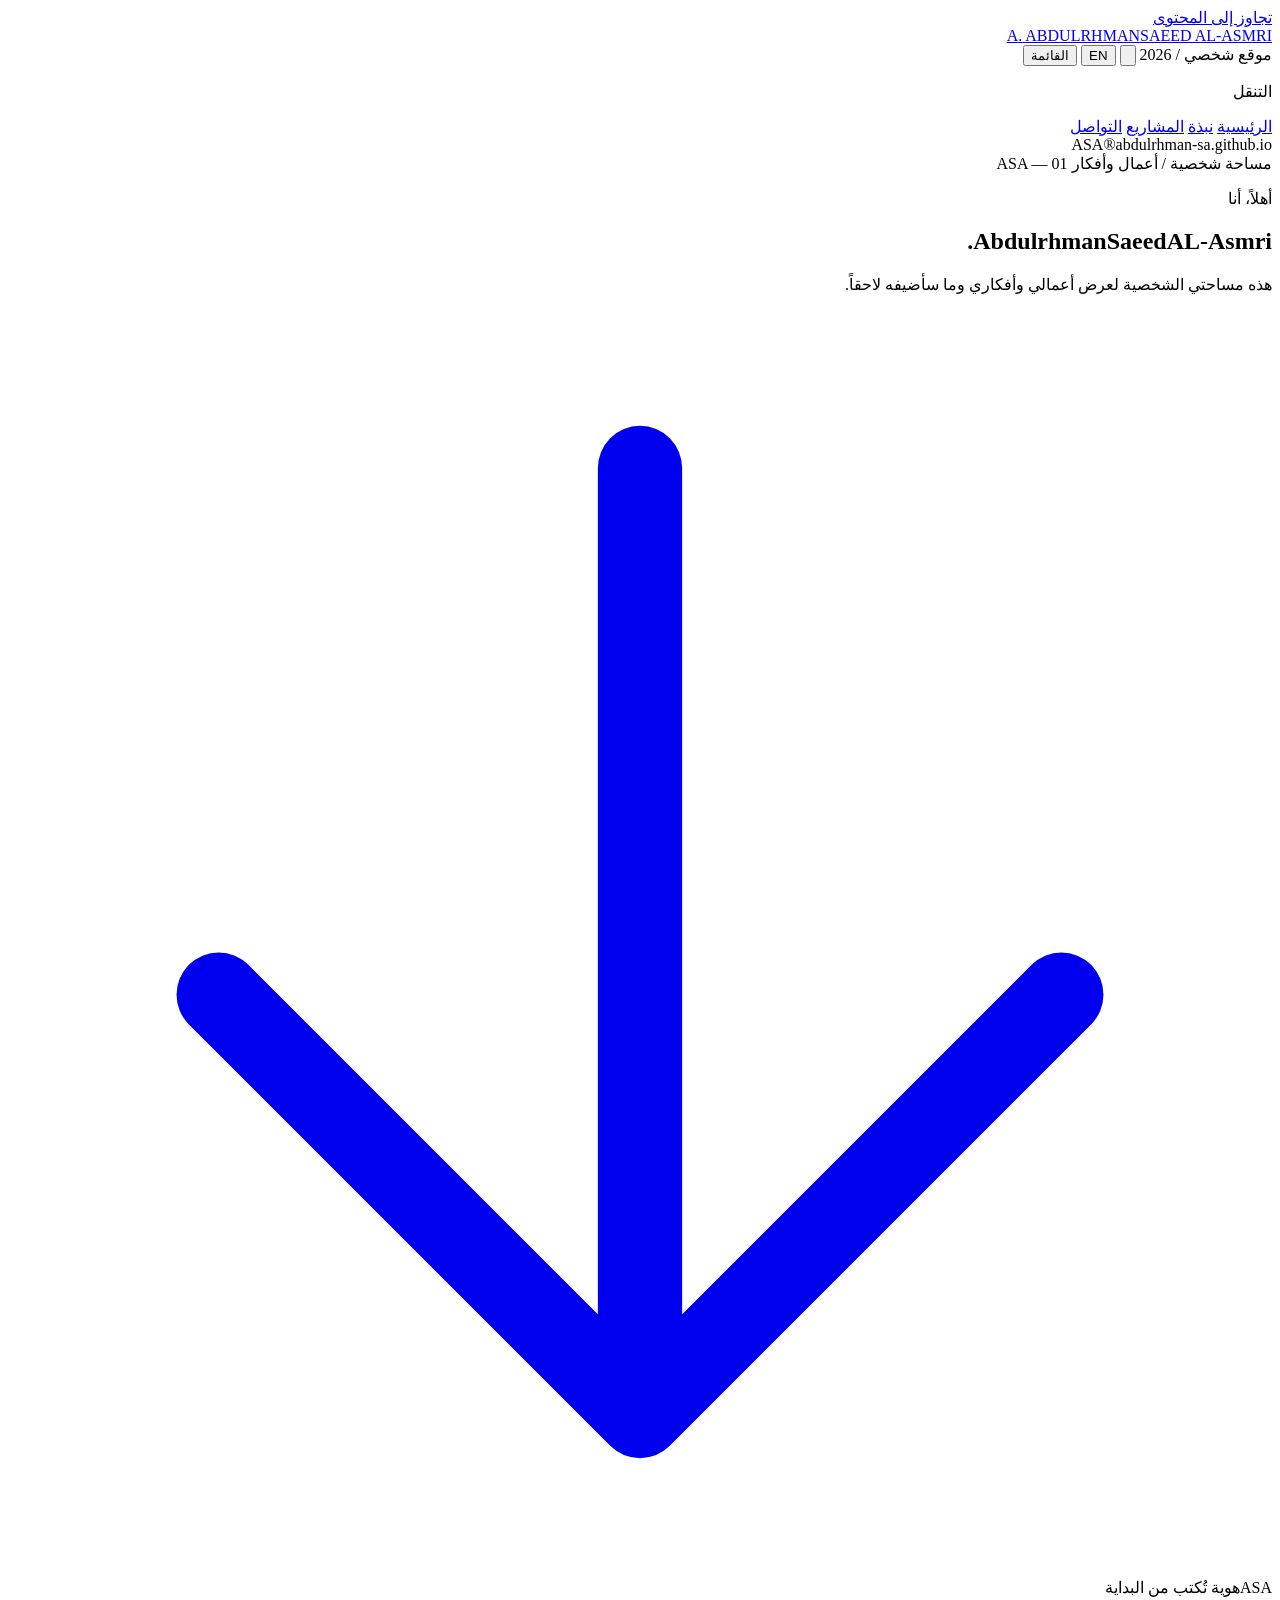
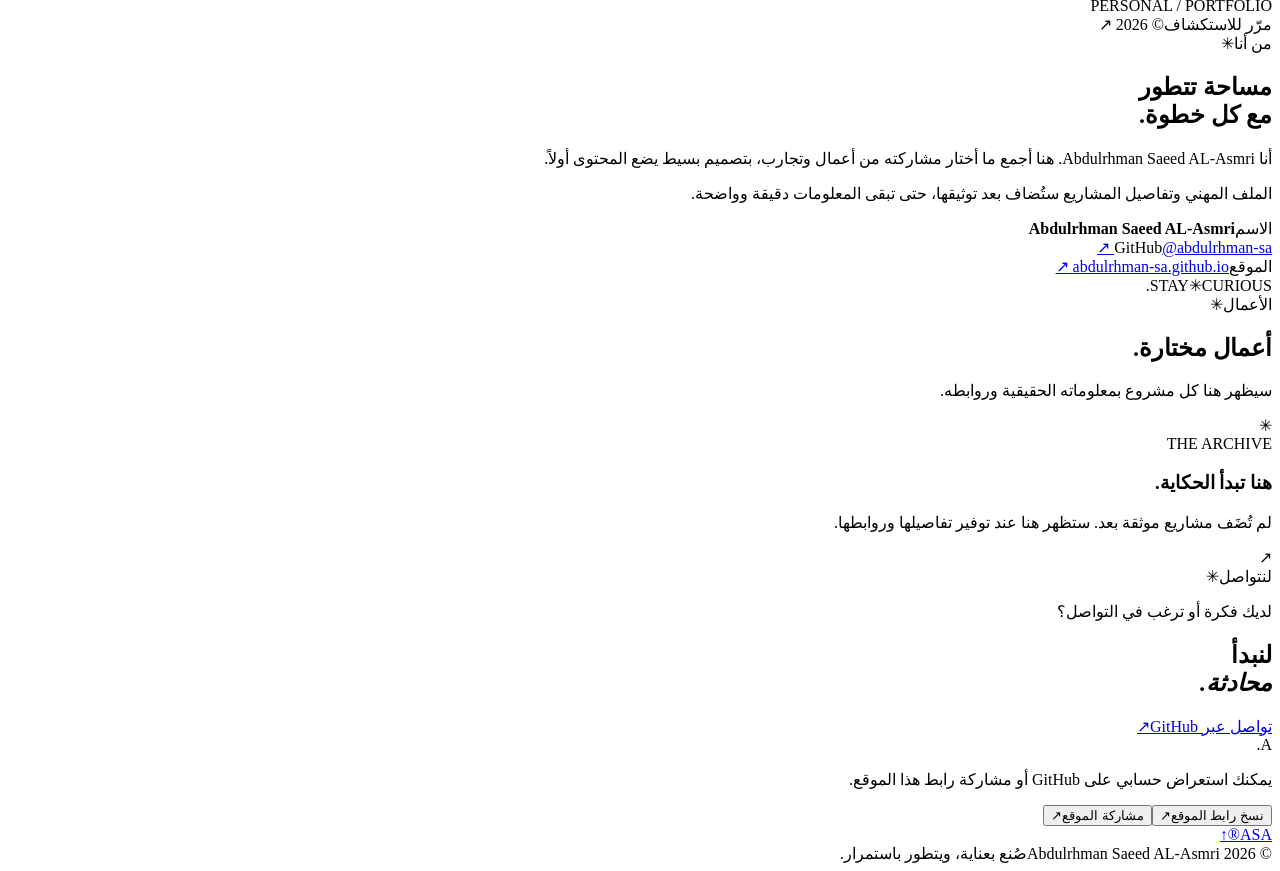
==== index.html @ b7f7fc83 "Add files via upload" ====
<!doctype html>
<html lang="ar" dir="rtl">
<head>
  <meta charset="utf-8">
  <meta name="viewport" content="width=device-width, initial-scale=1, viewport-fit=cover">
  <meta name="theme-color" content="#12121b">
  <meta name="description" content="الموقع الشخصي لـ Abdulrhman Saeed AL-Asmri.">
  <meta name="robots" content="index,follow,max-image-preview:large">
  <meta name="author" content="Abdulrhman Saeed AL-Asmri">
  <meta name="color-scheme" content="dark light">
  <link rel="canonical" href="https://abdulrhman-sa.github.io/">
  <meta property="og:type" content="website">
  <meta property="og:url" content="https://abdulrhman-sa.github.io/">
  <meta property="og:site_name" content="Abdulrhman Saeed AL-Asmri">
  <meta property="og:title" content="Abdulrhman Saeed AL-Asmri | Portfolio">
  <meta property="og:description" content="A personal space for work, ideas and what comes next.">
  <meta property="og:image" content="https://abdulrhman-sa.github.io/assets/og-image.png">
  <meta property="og:image:width" content="1200">
  <meta property="og:image:height" content="630">
  <meta name="twitter:card" content="summary_large_image">
  <meta name="twitter:title" content="Abdulrhman Saeed AL-Asmri | Portfolio">
  <meta name="twitter:image" content="https://abdulrhman-sa.github.io/assets/og-image.png">
  <link rel="icon" type="image/svg+xml" href="/assets/favicon.svg">
  <link rel="manifest" href="/site.webmanifest">
  <link rel="preconnect" href="https://fonts.googleapis.com">
  <link rel="preconnect" href="https://fonts.gstatic.com" crossorigin>
  <link href="https://fonts.googleapis.com/css2?family=DM+Sans:wght@400;500;600;700&family=IBM+Plex+Sans+Arabic:wght@400;500;600;700&family=Space+Grotesk:wght@400;500;600;700&display=swap" rel="stylesheet">
  <link rel="stylesheet" href="/css/style.css">
  <script>
    (() => {
      try {
        const lang = localStorage.getItem('asa-lang');
        if (lang === 'en') { document.documentElement.lang = 'en'; document.documentElement.dir = 'ltr'; }
        const mode = localStorage.getItem('asa-theme');
        if (mode === 'light') document.documentElement.dataset.theme = 'light';
      } catch (_) { /* Local storage is optional. */ }
    })();
  </script>
  <script type="application/ld+json">
    {"@context":"https://schema.org","@type":"Person","name":"Abdulrhman Saeed AL-Asmri","url":"https://abdulrhman-sa.github.io/","sameAs":["https://github.com/abdulrhman-sa"]}
  </script>
  <title>Abdulrhman Saeed AL-Asmri — Portfolio</title>
  <script type="module" src="/js/main.js"></script>
</head>
<body>
  <a class="skip-link" href="#main" data-i18n="skip">تجاوز إلى المحتوى</a>
  <div class="site-glow" aria-hidden="true"></div>
  <div class="noise" aria-hidden="true"></div>
  <div class="progress-track" aria-hidden="true"><div class="progress-fill" id="progressFill"></div></div>

  <header class="masthead shell">
    <a class="brand" href="#home" aria-label="Abdulrhman Saeed AL-Asmri — home">
      <span class="brand-mark" aria-hidden="true">A<span class="brand-dot">.</span></span>
      <span class="brand-caption">ABDULRHMAN<span class="brand-caption-line">SAEED AL-ASMRI</span></span>
    </a>
    <div class="masthead-actions">
      <span class="edition" data-i18n="edition">موقع شخصي <span class="edition-sep">/</span> 2026</span>
      <button class="icon-button" id="themeButton" type="button" aria-label="تبديل المظهر" title="Toggle theme">
        <svg viewBox="0 0 24 24" fill="none" stroke="currentColor" stroke-width="1.6" stroke-linecap="round" stroke-linejoin="round" aria-hidden="true"><path d="M20.5 14.4A8.8 8.8 0 0 1 9.6 3.5a8.8 8.8 0 1 0 10.9 10.9Z"/></svg>
      </button>
      <button class="language-button" id="langButton" type="button" aria-label="Switch language">EN</button>
      <button class="menu-button" id="menuButton" type="button" aria-label="فتح القائمة" aria-controls="siteMenu" aria-expanded="false">
        <span data-i18n="menu">القائمة</span><span class="menu-lines" aria-hidden="true"><i></i><i></i></span>
      </button>
    </div>
  </header>

  <nav class="overlay-menu" id="siteMenu" aria-label="Main navigation" aria-hidden="true" inert>
    <div class="overlay-menu-inner shell">
      <p class="menu-eyebrow" data-i18n="navigation">التنقل</p>
      <a href="#home" class="nav-link" data-i18n="navHome">الرئيسية</a>
      <a href="#about" class="nav-link" data-i18n="navAbout">نبذة</a>
      <a href="#projects" class="nav-link" data-i18n="navProjects">المشاريع</a>
      <a href="#contact" class="nav-link" data-i18n="navContact">التواصل</a>
      <div class="overlay-bottom"><span>ASA®</span><span>abdulrhman-sa.github.io</span></div>
    </div>
  </nav>

  <main id="main">
    <section class="hero shell" id="home" aria-labelledby="heroTitle">
      <div class="hero-topline reveal">
        <span class="eyebrow"><span class="tiny-diamond" aria-hidden="true"></span><span data-i18n="heroEyebrow">مساحة شخصية / أعمال وأفكار</span></span>
        <span class="micro-index" aria-hidden="true">ASA — 01</span>
      </div>
      <div class="hero-layout">
        <div class="hero-copy">
          <p class="hero-pretitle reveal" data-i18n="hello">أهلاً، أنا</p>
          <h1 id="heroTitle" class="hero-name" aria-label="Abdulrhman Saeed AL-Asmri"><span class="name-line">Abdulrhman</span><span class="name-line">Saeed</span><span class="name-line name-outline">AL-Asmri<span class="period">.</span></span></h1>
          <div class="hero-under reveal">
            <p class="hero-description" data-i18n="heroDescription">هذه مساحتي الشخصية لعرض أعمالي وأفكاري وما سأضيفه لاحقاً.</p>
            <a href="#about" class="round-arrow" data-magnetic aria-label="انتقل إلى نبذة عني" id="exploreButton"><svg viewBox="0 0 24 24" fill="none" stroke="currentColor" stroke-width="1.6" stroke-linecap="round" stroke-linejoin="round" aria-hidden="true"><path d="M12 3v18M4 13l8 8 8-8"/></svg></a>
          </div>
        </div>
        <aside class="hero-art reveal" aria-label="ASA typographic symbol">
          <div class="art-corner art-corner-top"></div>
          <div class="art-orbit art-orbit-one"></div><div class="art-orbit art-orbit-two"></div>
          <div class="art-inner"><span class="art-initials" aria-hidden="true">ASA</span><span class="art-line" aria-hidden="true"></span><span class="art-note" data-i18n="artNote">هوية تُكتب من البداية</span></div>
          <span class="art-side-label" aria-hidden="true">PERSONAL / PORTFOLIO</span>
          <div class="art-corner art-corner-bottom"></div>
        </aside>
      </div>
      <div class="hero-bottom reveal"><span class="scroll-label"><span class="scroll-stroke" aria-hidden="true"></span><span data-i18n="scroll">مرّر للاستكشاف</span></span><span class="hero-bottom-right">© 2026 <span aria-hidden="true">↗</span></span></div>
    </section>

    <section class="about section-pad" id="about" aria-labelledby="aboutTitle">
      <div class="shell">
        <div class="section-label reveal"><span class="overline" data-i18n="aboutEyebrow">من أنا</span><span class="slash-mark" aria-hidden="true">✳</span></div>
        <div class="about-grid">
          <div class="about-head reveal"><h2 id="aboutTitle" class="section-title" data-i18n="aboutTitle">مساحة تتطور<br>مع كل خطوة<span class="title-mark">.</span></h2></div>
          <div class="about-content reveal"><p class="about-lead" data-i18n="aboutLead">أنا Abdulrhman Saeed AL-Asmri. هنا أجمع ما أختار مشاركته من أعمال وتجارب، بتصميم بسيط يضع المحتوى أولاً.</p><p class="body-muted" data-i18n="aboutBody">الملف المهني وتفاصيل المشاريع ستُضاف بعد توثيقها، حتى تبقى المعلومات دقيقة وواضحة.</p>
            <div class="fact-rows"><div class="fact-row"><span data-i18n="factName">الاسم</span><strong lang="en" dir="ltr">Abdulrhman Saeed AL-Asmri</strong></div><div class="fact-row"><span>GitHub</span><a href="https://github.com/abdulrhman-sa" target="_blank" rel="noopener noreferrer">@abdulrhman-sa <span aria-hidden="true">↗</span></a></div><div class="fact-row"><span data-i18n="factWebsite">الموقع</span><a href="https://abdulrhman-sa.github.io" target="_blank" rel="noopener noreferrer">abdulrhman-sa.github.io <span aria-hidden="true">↗</span></a></div></div>
          </div>
        </div>
        <div class="statement reveal" aria-hidden="true"><span>STAY</span><span class="statement-star">✳</span><span>CURIOUS.</span></div>
      </div>
    </section>

    <section class="projects section-pad shell" id="projects" aria-labelledby="projectsTitle">
      <div class="section-label reveal"><span class="overline" data-i18n="projectsEyebrow">الأعمال</span><span class="slash-mark" aria-hidden="true">✳</span></div>
      <div class="projects-heading reveal"><h2 id="projectsTitle" class="section-title" data-i18n="projectsTitle">أعمال مختارة<span class="title-mark">.</span></h2><p class="body-muted" data-i18n="projectsIntro">سيظهر هنا كل مشروع بمعلوماته الحقيقية وروابطه.</p></div>
      <div id="projectsList" class="projects-list" aria-live="polite"><div class="empty-state reveal"><span class="empty-glyph" aria-hidden="true">✳</span><div class="empty-heading"><span class="empty-kicker">THE ARCHIVE</span><h3 data-i18n="emptyTitle">هنا تبدأ الحكاية.</h3><p data-i18n="emptyBody">لم تُضَف مشاريع موثقة بعد. ستظهر هنا عند توفير تفاصيلها وروابطها.</p></div><span class="empty-corner" aria-hidden="true">↗</span></div></div>
    </section>

    <section class="contact section-pad" id="contact" aria-labelledby="contactTitle"><div class="shell contact-shell">
      <div class="section-label reveal"><span class="overline" data-i18n="contactEyebrow">لنتواصل</span><span class="slash-mark" aria-hidden="true">✳</span></div>
      <div class="contact-grid"><div class="contact-main reveal"><p class="contact-super" data-i18n="contactPre">لديك فكرة أو ترغب في التواصل؟</p><h2 class="contact-title" id="contactTitle" data-i18n="contactTitle">لنبدأ<br><em>محادثة.</em></h2><a class="contact-cta" href="https://github.com/abdulrhman-sa" target="_blank" rel="noopener noreferrer" data-magnetic><span data-i18n="githubCta">تواصل عبر GitHub</span><span class="cta-circle" aria-hidden="true">↗</span></a></div><div class="contact-side reveal"><div class="contact-symbol" aria-hidden="true">A<span>.</span></div><p data-i18n="contactDetail">يمكنك استعراض حسابي على GitHub أو مشاركة رابط هذا الموقع.</p><div class="contact-actions"><button type="button" id="copyButton" class="text-action"><span data-i18n="copyLink">نسخ رابط الموقع</span><span aria-hidden="true">↗</span></button><button type="button" id="shareButton" class="text-action"><span data-i18n="shareLink">مشاركة الموقع</span><span aria-hidden="true">↗</span></button></div></div></div>
    </div></section>
  </main>

  <footer class="footer shell"><a class="footer-top" href="#home" aria-label="Back to top"><span>ASA®</span><span class="footer-top-arrow" aria-hidden="true">↑</span></a><div class="footer-bottom"><span>© <span id="footerYear">2026</span> Abdulrhman Saeed AL-Asmri</span><span data-i18n="footerNote">صُنع بعناية، ويتطور باستمرار.</span></div></footer>
  <div class="toast" id="toast" role="status" aria-live="polite"></div>
</body>
</html>
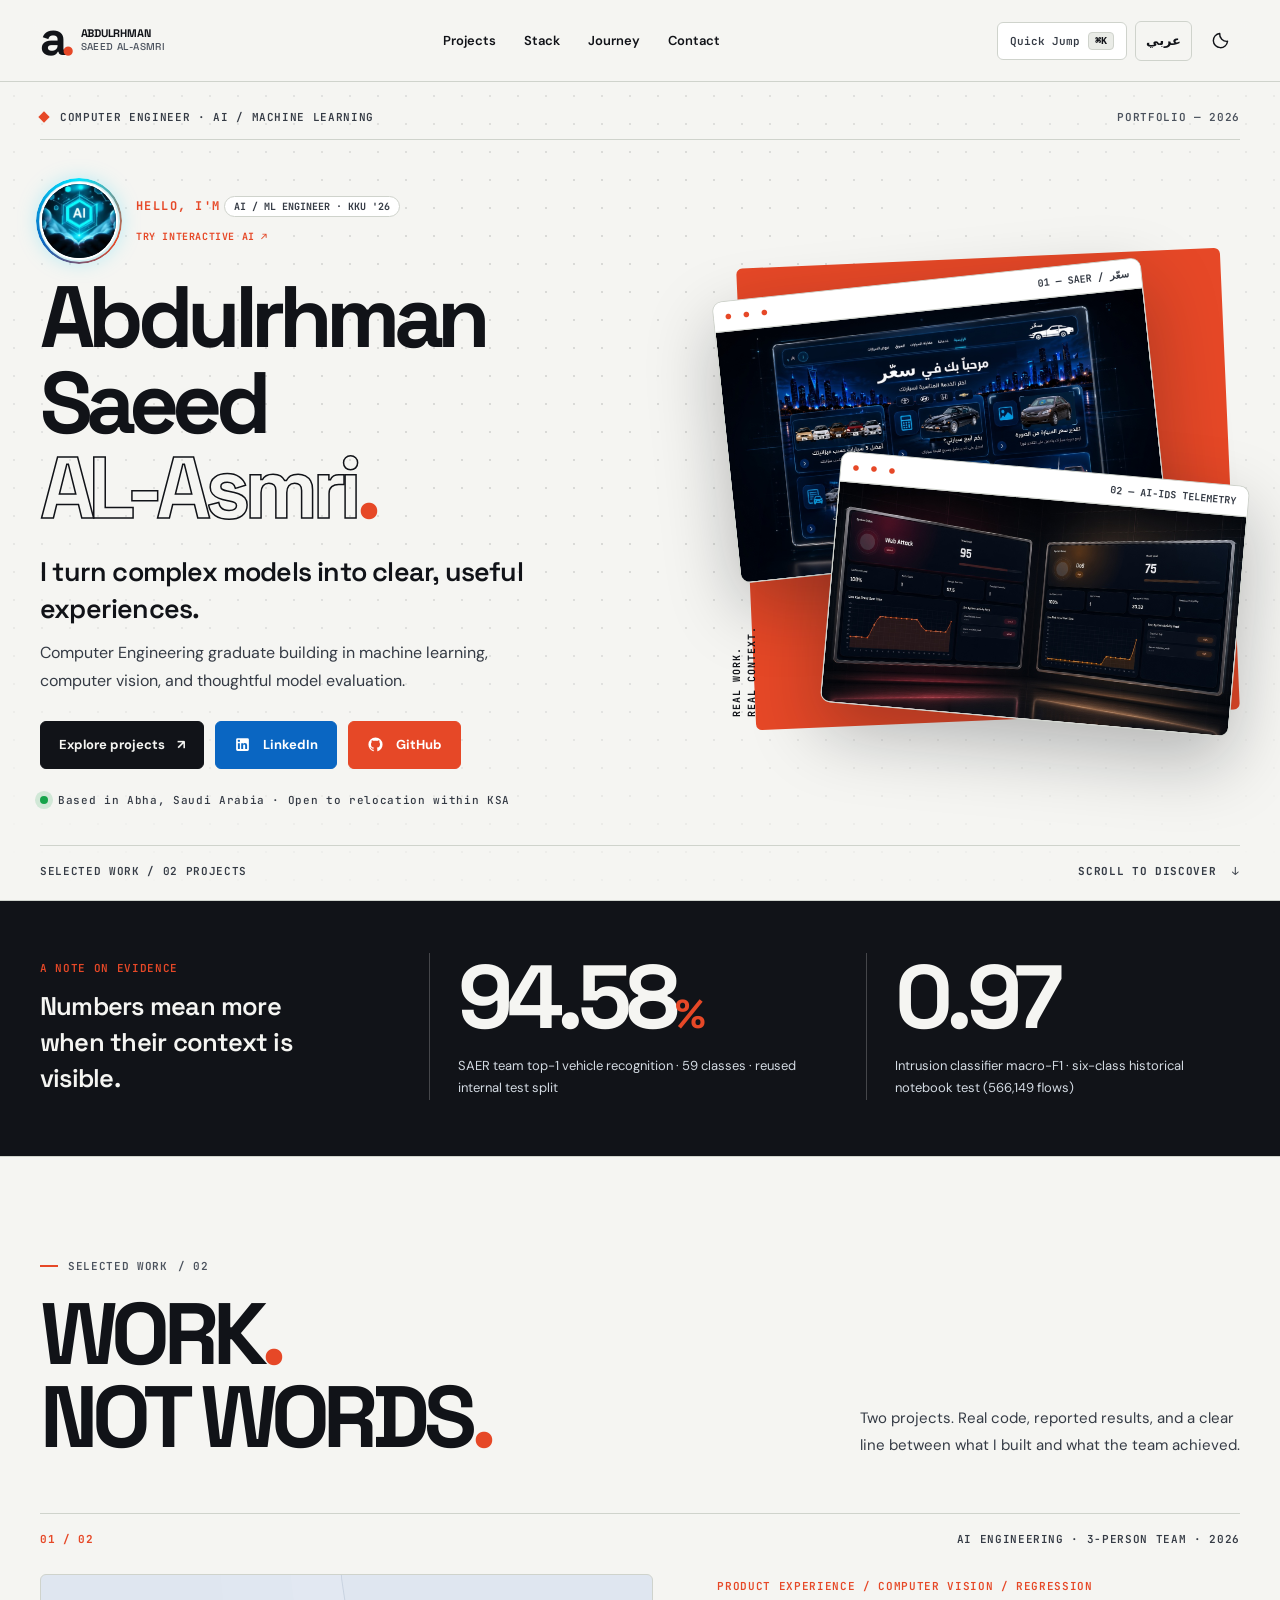
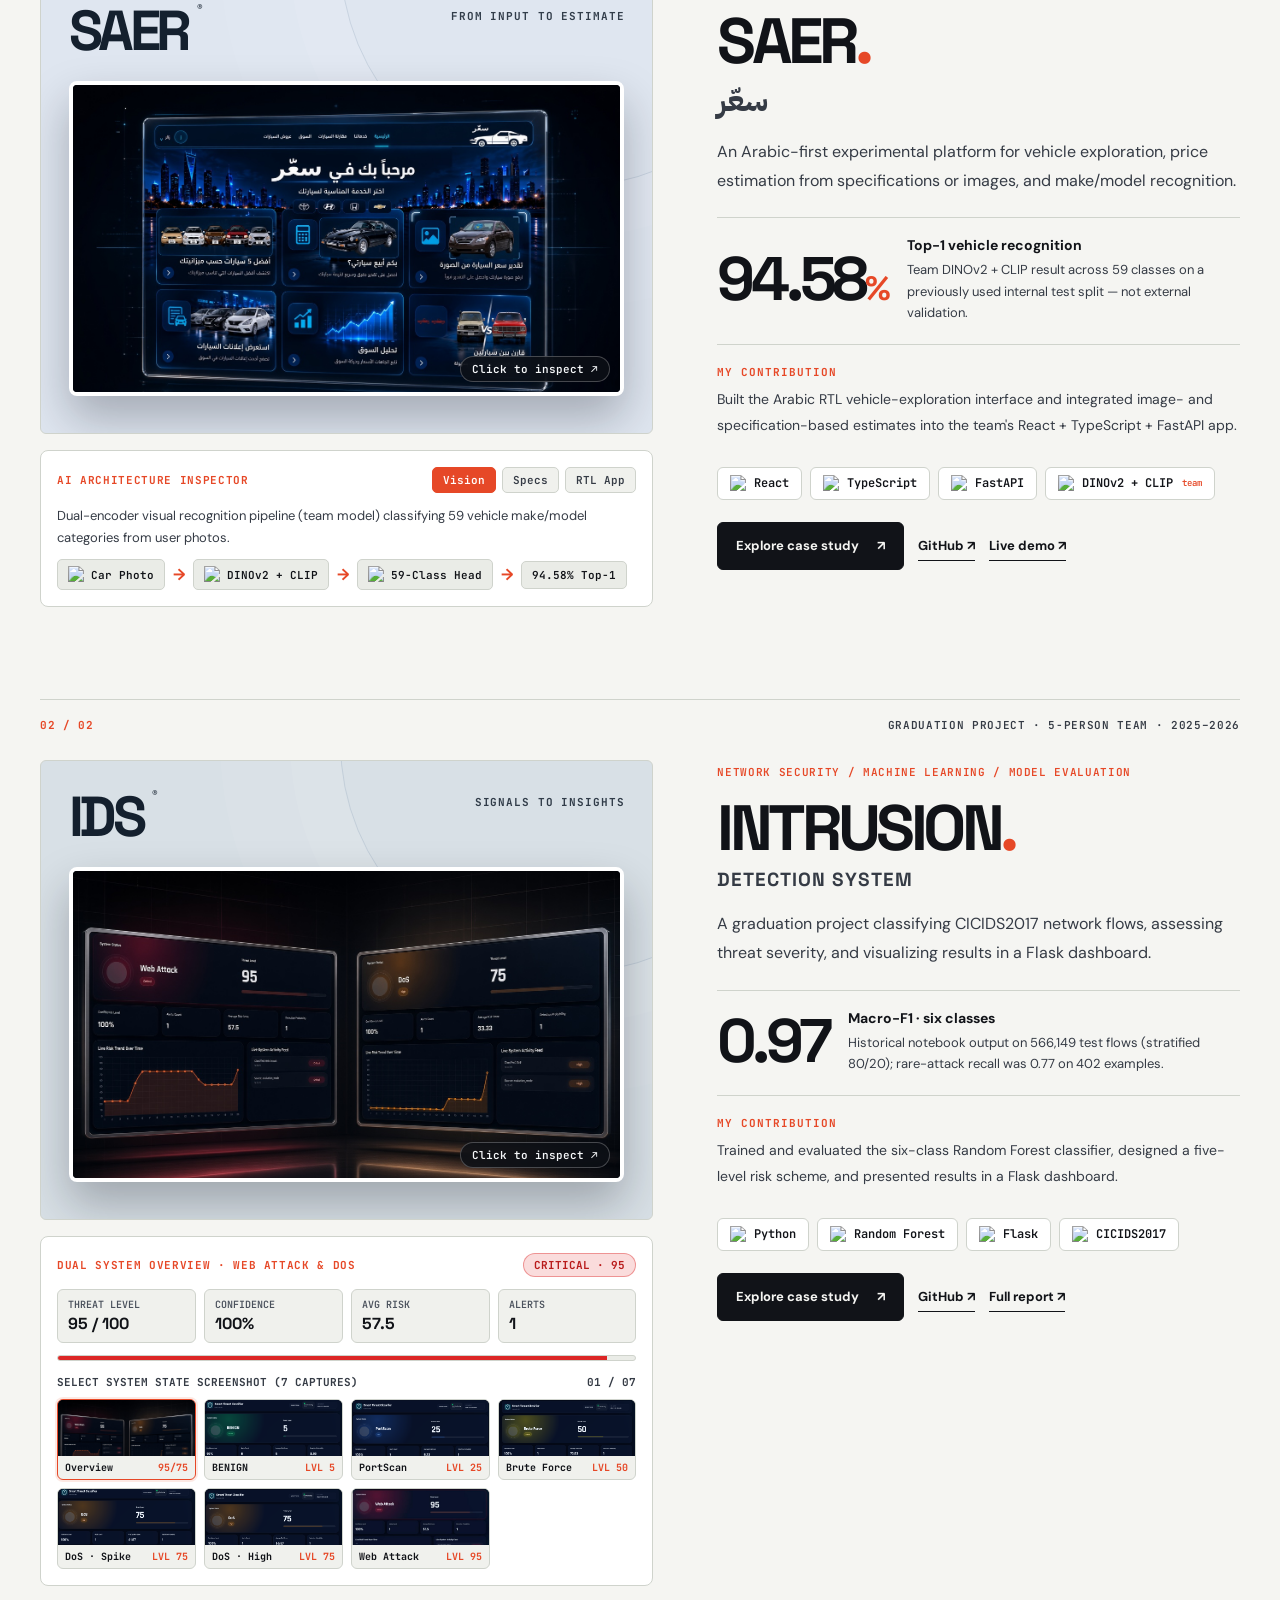
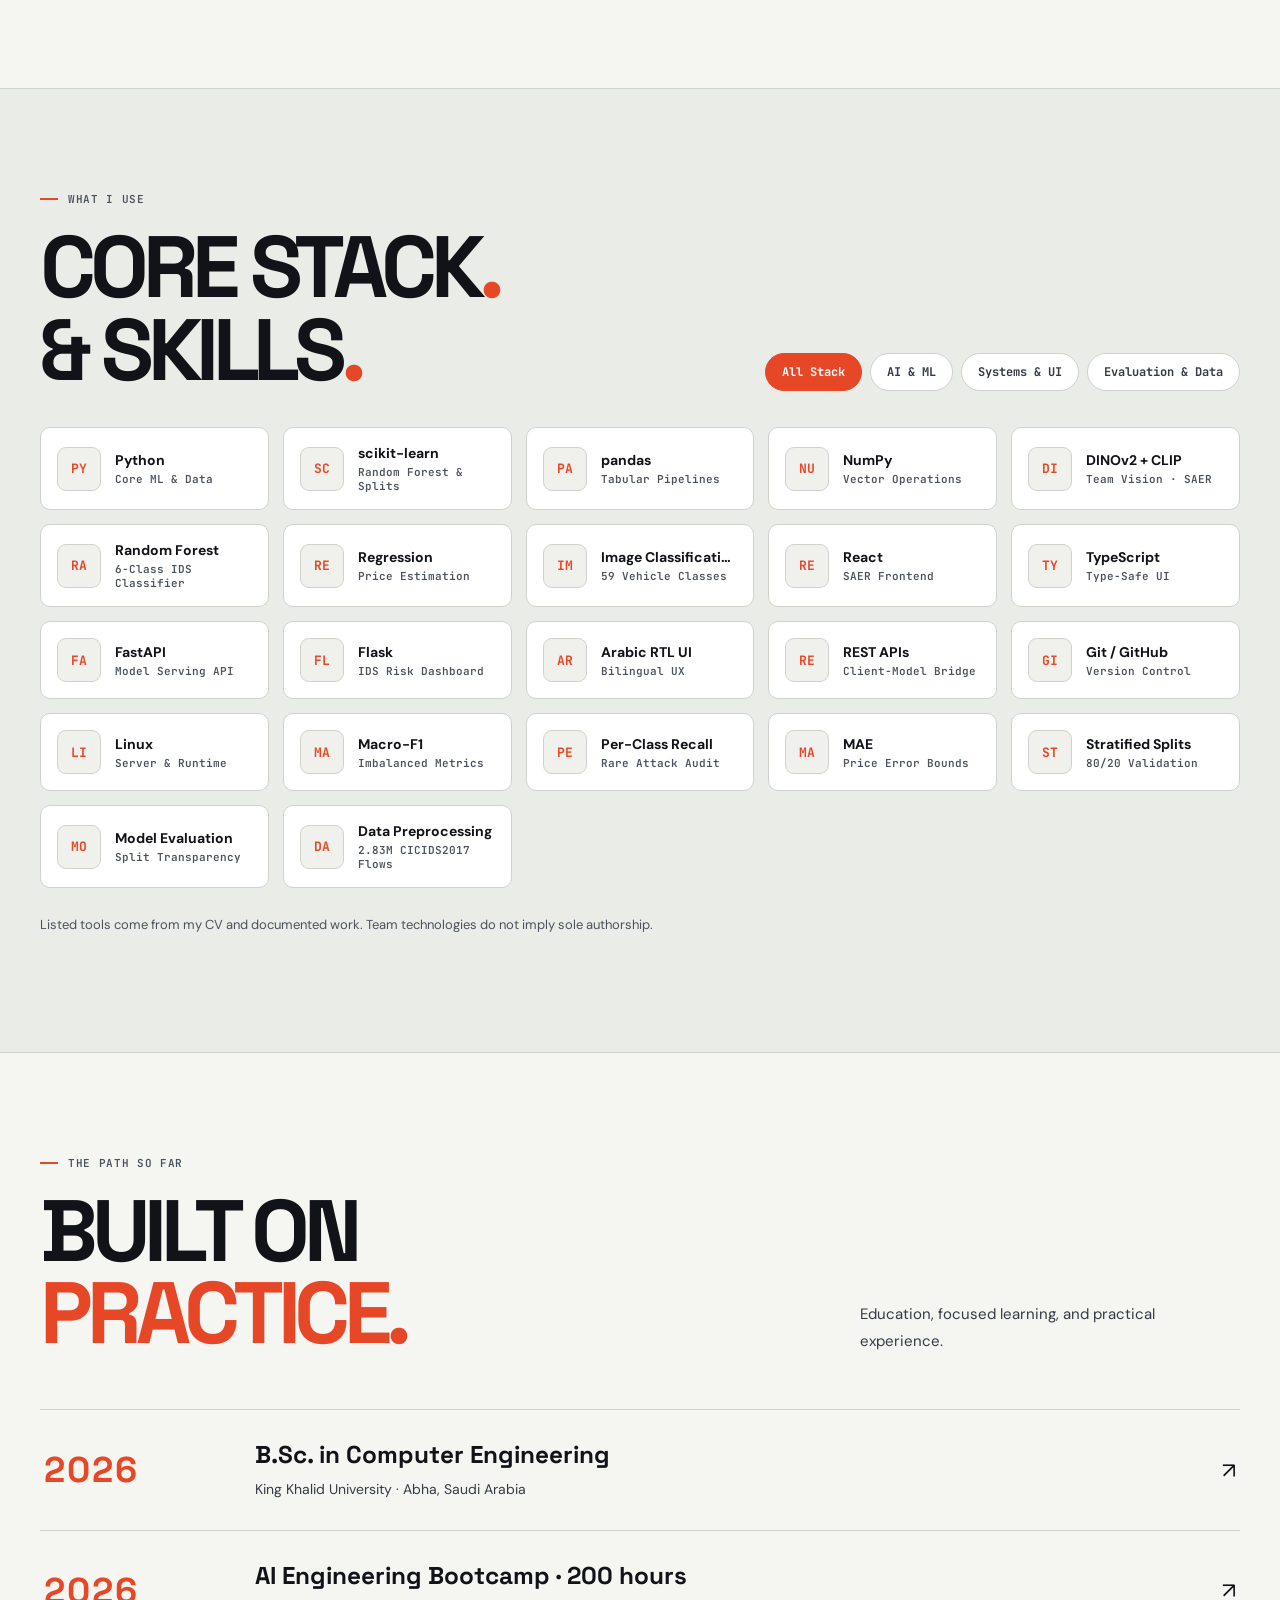
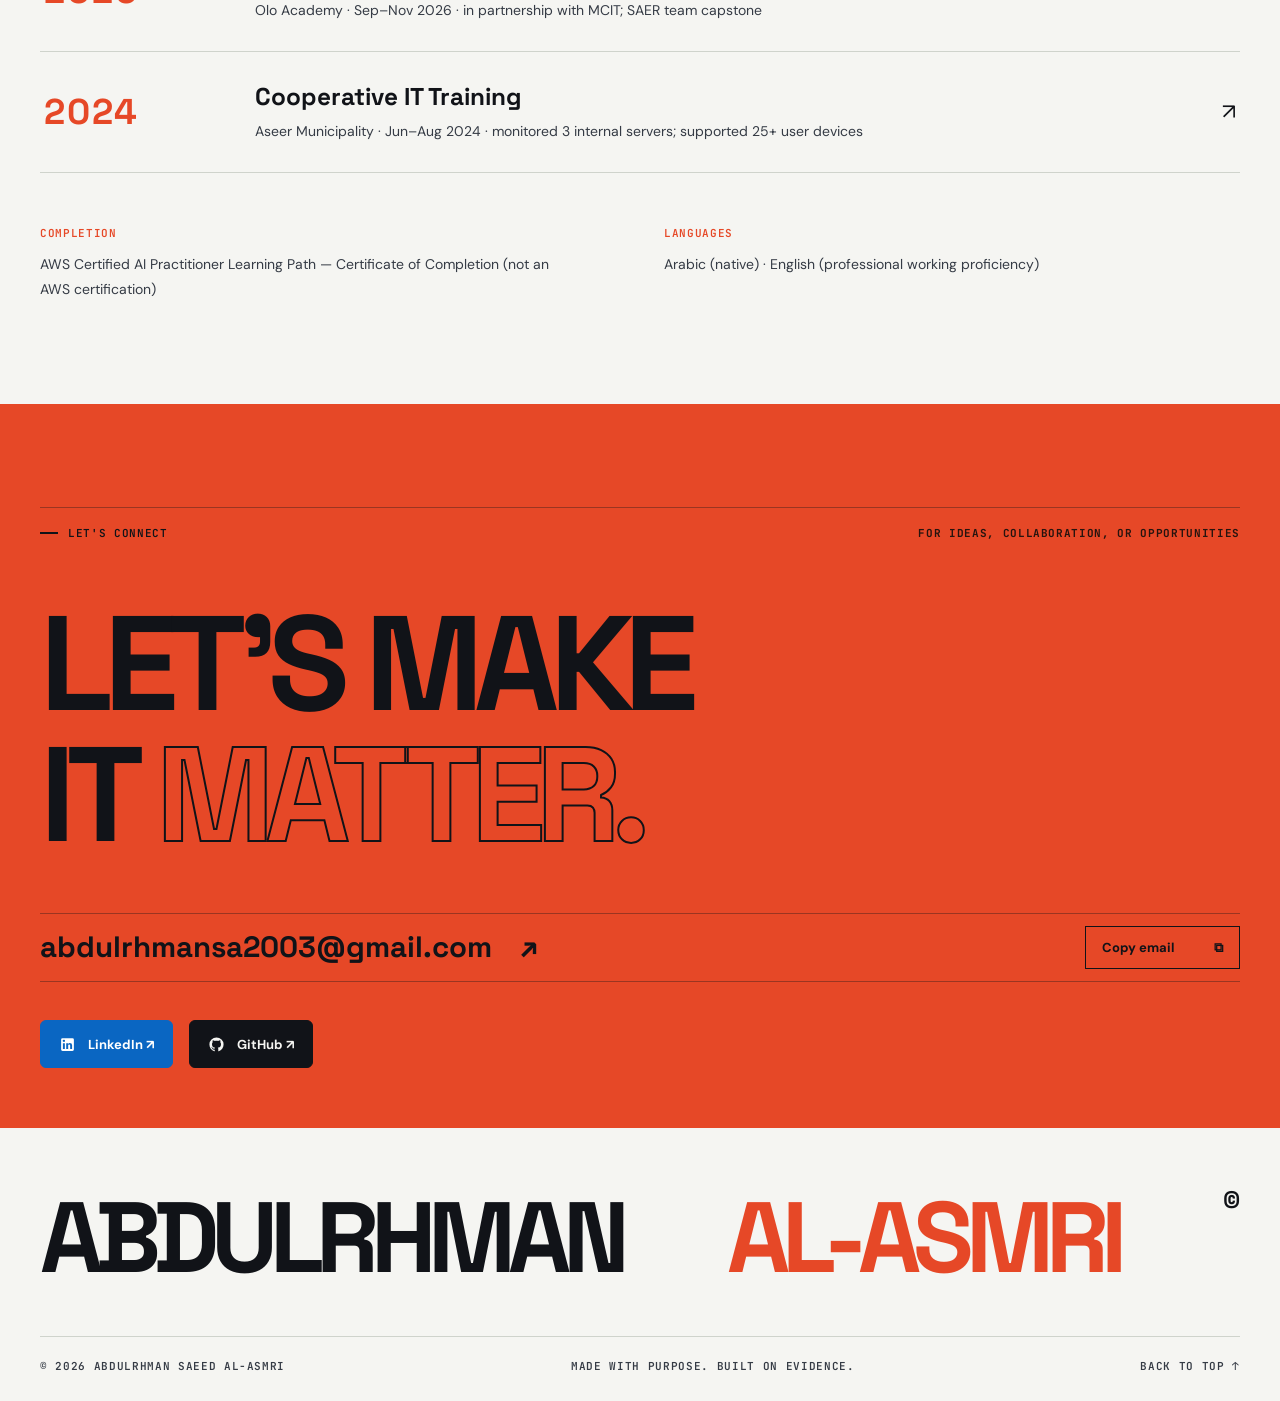
==== commit 53583a2a: "publish portfolio v4 with AI Spin" ====
--- a/index.html
+++ b/index.html
@@ -1,133 +1,2071 @@
 <!doctype html>
-<html lang="ar" dir="rtl">
+<html lang="en" dir="ltr">
 <head>
   <meta charset="utf-8">
   <meta name="viewport" content="width=device-width, initial-scale=1, viewport-fit=cover">
-  <meta name="theme-color" content="#12121b">
-  <meta name="description" content="الموقع الشخصي لـ Abdulrhman Saeed AL-Asmri.">
-  <meta name="robots" content="index,follow,max-image-preview:large">
-  <meta name="author" content="Abdulrhman Saeed AL-Asmri">
-  <meta name="color-scheme" content="dark light">
-  <link rel="canonical" href="https://abdulrhman-sa.github.io/">
-  <meta property="og:type" content="website">
-  <meta property="og:url" content="https://abdulrhman-sa.github.io/">
-  <meta property="og:site_name" content="Abdulrhman Saeed AL-Asmri">
-  <meta property="og:title" content="Abdulrhman Saeed AL-Asmri | Portfolio">
-  <meta property="og:description" content="A personal space for work, ideas and what comes next.">
-  <meta property="og:image" content="https://abdulrhman-sa.github.io/assets/og-image.png">
-  <meta property="og:image:width" content="1200">
-  <meta property="og:image:height" content="630">
-  <meta name="twitter:card" content="summary_large_image">
-  <meta name="twitter:title" content="Abdulrhman Saeed AL-Asmri | Portfolio">
-  <meta name="twitter:image" content="https://abdulrhman-sa.github.io/assets/og-image.png">
-  <link rel="icon" type="image/svg+xml" href="/assets/favicon.svg">
-  <link rel="manifest" href="/site.webmanifest">
+  <meta name="theme-color" content="#f5f5f2">
+  <meta name="description" content="Abdulrhman Saeed AL-Asmri — AI & Machine Learning Engineer. Interactive portfolio featuring SAER and AI-Enhanced Intrusion Detection System.">
+  <title>Abdulrhman Saeed AL-Asmri — AI / ML Engineer</title>
   <link rel="preconnect" href="https://fonts.googleapis.com">
   <link rel="preconnect" href="https://fonts.gstatic.com" crossorigin>
-  <link href="https://fonts.googleapis.com/css2?family=DM+Sans:wght@400;500;600;700&family=IBM+Plex+Sans+Arabic:wght@400;500;600;700&family=Space+Grotesk:wght@400;500;600;700&display=swap" rel="stylesheet">
-  <link rel="stylesheet" href="/css/style.css">
+  <link href="https://fonts.googleapis.com/css2?family=DM+Sans:wght@400;500;600;700;800&family=IBM+Plex+Sans+Arabic:wght@400;500;600;700&family=JetBrains+Mono:wght@400;500;700&family=Space+Grotesk:wght@500;600;700&display=swap" rel="stylesheet">
   <script>
-    (() => {
-      try {
-        const lang = localStorage.getItem('asa-lang');
-        if (lang === 'en') { document.documentElement.lang = 'en'; document.documentElement.dir = 'ltr'; }
-        const mode = localStorage.getItem('asa-theme');
-        if (mode === 'light') document.documentElement.dataset.theme = 'light';
-      } catch (_) { /* Local storage is optional. */ }
-    })();
+    try {
+      document.documentElement.dataset.theme = localStorage.getItem('asa-v2-theme') || 'light';
+      var l = localStorage.getItem('asa-v2-lang') || 'en';
+      document.documentElement.lang = l;
+      document.documentElement.dir = l === 'ar' ? 'rtl' : 'ltr';
+    } catch (e) {}
   </script>
-  <script type="application/ld+json">
-    {"@context":"https://schema.org","@type":"Person","name":"Abdulrhman Saeed AL-Asmri","url":"https://abdulrhman-sa.github.io/","sameAs":["https://github.com/abdulrhman-sa"]}
-  </script>
-  <title>Abdulrhman Saeed AL-Asmri — Portfolio</title>
-  <script type="module" src="/js/main.js"></script>
+  <style>
+    :root {
+      --paper: #f5f5f2;
+      --paper-alt: #eaece7;
+      --panel: #ffffff;
+      --panel-soft: #f0f1ed;
+      --ink: #111318;
+      --soft: #353b45;
+      --muted: #4b525d;
+      --rule: #cfd3cc;
+      --accent: #e64827;
+      --accent-hover: #cc3a1b;
+      --accent-soft: rgba(230, 72, 39, 0.12);
+      --accent-ink: #ffffff;
+      --linkedin: #0A66C2;
+      --linkedin-glow: rgba(10, 102, 194, 0.45);
+      --navbg: rgba(245, 245, 242, 0.92);
+      --band-bg: #111318;
+      --band-ink: #f5f5f2;
+      --band-soft: #d3dae2;
+      --band-border: rgba(255, 255, 255, 0.22);
+      --frame-saer: #dfe6f0;
+      --frame-ids: #d8e0e6;
+      --frame-ink: #14202e;
+      --contact-bg: #e64827;
+      --contact-ink: #111318;
+      --contact-soft: #26140f;
+      --contact-rule: rgba(17, 19, 24, 0.35);
+      --grid-dot: rgba(17, 19, 24, 0.12);
+      --font: 'DM Sans', system-ui, -apple-system, sans-serif;
+      --display: 'Space Grotesk', system-ui, sans-serif;
+      --mono: 'JetBrains Mono', monospace;
+      --arabic: 'IBM Plex Sans Arabic', system-ui, sans-serif;
+      --shell: min(calc(100% - 80px), 1380px);
+      color-scheme: light;
+    }
+
+    :root[data-theme="dark"] {
+      --paper: #0d1117;
+      --paper-alt: #141a22;
+      --panel: #1b232e;
+      --panel-soft: #161d26;
+      --ink: #f4f6f8;
+      --soft: #d0d7de;
+      --muted: #9da7b3;
+      --rule: #2d3744;
+      --accent: #ff6b4a;
+      --accent-hover: #ff8266;
+      --accent-soft: rgba(255, 107, 74, 0.15);
+      --accent-ink: #0d1117;
+      --linkedin: #1d80e2;
+      --linkedin-glow: rgba(29, 128, 226, 0.55);
+      --navbg: rgba(13, 17, 23, 0.92);
+      --band-bg: #151c26;
+      --band-ink: #f4f6f8;
+      --band-soft: #d0d7de;
+      --band-border: rgba(255, 255, 255, 0.16);
+      --frame-saer: #182230;
+      --frame-ids: #141c25;
+      --frame-ink: #f0f4f8;
+      --contact-bg: #ff6b4a;
+      --contact-ink: #0d1117;
+      --contact-soft: #1f0e0a;
+      --contact-rule: rgba(13, 17, 23, 0.35);
+      --grid-dot: rgba(244, 246, 248, 0.10);
+      color-scheme: dark;
+    }
+
+    * { box-sizing: border-box; }
+    html { scroll-behavior: smooth; scroll-padding-top: 90px; }
+    body {
+      margin: 0;
+      color: var(--ink);
+      background: var(--paper);
+      font-family: var(--font);
+      -webkit-font-smoothing: antialiased;
+      overflow-x: hidden;
+      transition: color 0.25s ease, background-color 0.25s ease;
+    }
+    html:lang(ar) body { font-family: var(--arabic); }
+    button, input { font: inherit; }
+    button { cursor: pointer; }
+    a { color: inherit; text-decoration: none; }
+    img { max-width: 100%; display: block; }
+    a:focus-visible, button:focus-visible { outline: 3px solid var(--accent); outline-offset: 3px; }
+    ::selection { background: var(--accent); color: var(--accent-ink); }
+
+    .shell { width: var(--shell); margin-inline: auto; }
+    .skip {
+      position: fixed; top: 0; inset-inline-start: 10px;
+      background: var(--accent); color: var(--accent-ink);
+      z-index: 300; padding: 10px 18px; font-weight: 700;
+      transform: translateY(-130%); transition: transform 0.2s;
+    }
+    .skip:focus { transform: translateY(0); }
+    .scroll-progress {
+      height: 3px; background: var(--accent); width: 0;
+      position: fixed; top: 0; inset-inline-start: 0; z-index: 150;
+    }
+
+    /* Header */
+    .site-header {
+      position: sticky; top: 0; height: 82px; z-index: 120;
+      background: var(--navbg); backdrop-filter: blur(16px);
+      border-bottom: 1px solid var(--rule);
+    }
+    .header-inner {
+      height: 100%; display: flex; align-items: center;
+      justify-content: space-between; gap: 20px;
+    }
+    .wordmark { display: flex; align-items: center; gap: 12px; flex: none; }
+    .mark {
+      font: 700 48px/1 var(--display); letter-spacing: -0.14em;
+      display: block; transform: translateY(-2px); color: var(--ink);
+    }
+    .mark-dot { color: var(--accent); }
+    .wordmark-label {
+      font: 700 11px/1.25 var(--display); letter-spacing: -0.02em; color: var(--ink);
+    }
+    .wordmark-label span {
+      display: block; font-size: 10px; font-weight: 500;
+      letter-spacing: 0.04em; color: var(--muted);
+    }
+    .desktop-nav {
+      display: flex; align-items: center; gap: 28px;
+      margin-inline: auto; font: 600 13px var(--font); color: var(--ink);
+    }
+    html:lang(ar) .desktop-nav { font-family: var(--arabic); font-size: 14px; }
+    .desktop-nav a { position: relative; padding: 10px 0; transition: color 0.2s; }
+    .desktop-nav a:hover { color: var(--accent); }
+    .desktop-nav a::after {
+      content: ''; position: absolute; bottom: 4px; inset-inline-start: 0;
+      width: 100%; height: 2px; transform: scaleX(0); transform-origin: start;
+      background: var(--accent); transition: transform 0.22s ease;
+    }
+    .desktop-nav a:hover::after { transform: scaleX(1); }
+
+    .header-actions { display: flex; align-items: center; gap: 8px; }
+    .cmd-trigger {
+      height: 38px; padding: 0 12px; border: 1px solid var(--rule);
+      background: var(--panel); color: var(--soft); border-radius: 6px;
+      font: 600 11px var(--mono); display: inline-flex; align-items: center; gap: 8px;
+      transition: border-color 0.2s, color 0.2s;
+    }
+    .cmd-trigger:hover { border-color: var(--accent); color: var(--ink); }
+    .cmd-trigger kbd {
+      background: var(--paper-alt); color: var(--ink);
+      padding: 2px 6px; border-radius: 4px; font-size: 10px; border: 1px solid var(--rule);
+    }
+    .text-button, .icon-button {
+      height: 40px; min-width: 40px; background: transparent;
+      border: 1px solid transparent; border-radius: 6px; color: var(--ink);
+      transition: color 0.2s, border-color 0.2s, background 0.2s;
+    }
+    .text-button { font-weight: 700; font-size: 13px; padding: 0 10px; border-color: var(--rule); }
+    .text-button:hover, .icon-button:hover { color: var(--accent); border-color: var(--accent); }
+    .icon-button { display: grid; place-items: center; }
+    .menu-toggle, .mobile-menu { display: none; }
+
+    /* Hero + Dot Matrix */
+    .hero-wrap { position: relative; overflow: hidden; }
+    .hero-grid-bg {
+      position: absolute; inset: 0; pointer-events: none; z-index: 0;
+      background-image: radial-gradient(var(--grid-dot) 1.25px, transparent 1.25px);
+      background-size: 28px 28px;
+      mask-image: radial-gradient(ellipse 85% 75% at 50% 35%, #000 30%, transparent 100%);
+      -webkit-mask-image: radial-gradient(ellipse 85% 75% at 50% 35%, #000 30%, transparent 100%);
+    }
+
+    .eyebrow, .section-index, .micro-label, .eyebrow-index, .project-topline,
+    .project-category, .hero-footer, .hero-subline,
+    .timeline-year, .contact-top, .footer-meta {
+      font-family: var(--mono); font-size: 11px; font-weight: 600; letter-spacing: 0.06em;
+    }
+    html:lang(ar) .eyebrow, html:lang(ar) .section-index, html:lang(ar) .micro-label,
+    html:lang(ar) .project-topline, html:lang(ar) .project-category,
+    html:lang(ar) .hero-footer, html:lang(ar) .hero-subline, html:lang(ar) .contact-top {
+      font-family: var(--arabic); letter-spacing: 0; font-size: 12px;
+    }
+
+    .hero {
+      position: relative; z-index: 1;
+      min-height: min(900px, calc(100svh - 82px));
+      display: flex; flex-direction: column; padding-top: 24px;
+    }
+    .eyebrow {
+      display: flex; align-items: center; gap: 12px; color: var(--soft);
+      padding: 4px 0 15px; border-bottom: 1px solid var(--rule);
+    }
+    .spark { height: 8px; width: 8px; background: var(--accent); transform: rotate(45deg); flex: none; }
+    .eyebrow-index { margin-inline-start: auto; color: var(--muted); }
+
+    .hero-grid {
+      display: grid; grid-template-columns: minmax(0, 1.08fr) minmax(0, 0.92fr);
+      align-items: center; gap: clamp(28px, 4.5vw, 72px); flex: 1; padding: 40px 0 36px;
+    }
+    html:lang(ar) .hero-grid { direction: rtl; }
+
+    /* Interactive Rotating AI Emblem Next to Name */
+    .hero-name-header {
+      display: flex; align-items: center; gap: 18px; margin-bottom: 14px;
+      direction: ltr;
+    }
+    .ai-emblem-btn {
+      position: relative; width: 78px; height: 78px; flex: none;
+      padding: 0; border: 0; background: transparent; border-radius: 50%;
+      display: grid; place-items: center; cursor: pointer;
+      transition: transform 0.35s cubic-bezier(0.22, 1, 0.36, 1);
+    }
+    .ai-emblem-btn:hover { transform: scale(1.1); }
+    .ai-emblem-btn.burst { transform: scale(1.16) rotate(360deg); }
+    .ai-orbit-ring {
+      position: absolute; inset: -4px; border-radius: 50%;
+      background: conic-gradient(from 0deg, #00e5ff, var(--accent), #0A66C2, #00e5ff);
+      animation: spinSlow 6s linear infinite;
+      padding: 2.5px;
+      -webkit-mask: linear-gradient(#fff 0 0) content-box, linear-gradient(#fff 0 0);
+      -webkit-mask-composite: xor;
+      mask-composite: exclude;
+    }
+    .ai-emblem-btn:hover .ai-orbit-ring { animation-duration: 1.6s; }
+    .ai-emblem-core {
+      width: 100%; height: 100%; border-radius: 50%; overflow: hidden;
+      border: 2px solid var(--panel); background: #07111e;
+      box-shadow: 0 0 22px rgba(0, 212, 255, 0.35);
+      animation: floatGentle 4s ease-in-out infinite;
+    }
+    .ai-emblem-core img {
+      width: 100%; height: 100%; object-fit: cover; object-position: center;
+      transition: transform 0.6s ease;
+    }
+    .ai-emblem-btn:hover .ai-emblem-core img { transform: scale(1.12) rotate(6deg); }
+    @keyframes spinSlow { to { transform: rotate(360deg); } }
+    @keyframes floatGentle {
+      0%, 100% { transform: translateY(0); }
+      50% { transform: translateY(-3px); }
+    }
+
+    .hello {
+      color: var(--accent); font: 700 12px var(--mono);
+      letter-spacing: 0.12em; margin: 0 0 4px;
+      display: inline-flex; align-items: center; gap: 8px;
+    }
+    html:lang(ar) .hello { font-family: var(--arabic); letter-spacing: 0; font-size: 14px; }
+    .ai-badge-pill {
+      display: inline-flex; align-items: center; gap: 6px;
+      font: 700 10px var(--mono); color: var(--soft);
+      background: var(--panel); border: 1px solid var(--rule);
+      padding: 3px 9px; border-radius: 999px;
+    }
+    .hero-copy h1 {
+      font: 700 clamp(50px, 6.8vw, 114px)/0.98 var(--display);
+      letter-spacing: -0.075em; margin: 0; direction: ltr; text-align: left; color: var(--ink);
+    }
+    .hero-copy h1 span { display: block; white-space: nowrap; }
+    .hero-outline { color: transparent; -webkit-text-stroke: 1.5px var(--ink); }
+    .hero-outline em { font-style: normal; color: var(--accent); -webkit-text-stroke: 0; }
+
+    .hero-deck {
+      font: 600 clamp(20px, 2.1vw, 30px)/1.38 var(--display);
+      letter-spacing: -0.03em; max-width: 560px; margin: 24px 0 10px; color: var(--ink);
+    }
+    html:lang(ar) .hero-deck { font-family: var(--arabic); letter-spacing: 0; line-height: 1.5; }
+    .hero-desc { color: var(--soft); font-size: 16px; line-height: 1.75; max-width: 520px; margin: 0; }
+    html:lang(ar) .hero-desc { line-height: 1.9; }
+
+    /* Hero CTAs + Pulsing LinkedIn & GitHub Buttons */
+    .hero-ctas { display: flex; gap: 11px; flex-wrap: wrap; margin-top: 26px; align-items: center; }
+    .btn {
+      min-height: 48px; display: inline-flex; align-items: center; justify-content: center;
+      gap: 12px; padding: 11px 18px; font-size: 13px; font-weight: 700;
+      border: 1.5px solid var(--ink); border-radius: 6px;
+      transition: transform 0.2s, background 0.2s, color 0.2s, box-shadow 0.2s;
+    }
+    .btn:hover { transform: translateY(-2px); }
+    .btn-dark { background: var(--ink); color: var(--paper); }
+    .btn-dark:hover { background: var(--accent); border-color: var(--accent); color: var(--accent-ink); }
+
+    .btn-linkedin {
+      background: var(--linkedin); color: #ffffff; border-color: var(--linkedin);
+      box-shadow: 0 0 0 0 var(--linkedin-glow);
+      animation: pulseLinkedin 2.3s infinite;
+    }
+    .btn-linkedin:hover { background: #004182; border-color: #004182; color: #ffffff; }
+    @keyframes pulseLinkedin {
+      0% { box-shadow: 0 0 0 0 var(--linkedin-glow); }
+      70% { box-shadow: 0 0 0 11px rgba(10, 102, 194, 0); }
+      100% { box-shadow: 0 0 0 0 rgba(10, 102, 194, 0); }
+    }
+
+    .btn-github-glow {
+      background: var(--accent); color: var(--accent-ink); border-color: var(--accent);
+      box-shadow: 0 0 0 0 rgba(230, 72, 39, 0.45);
+      animation: pulseAccent 2.3s infinite 0.55s;
+    }
+    .btn-github-glow:hover { background: var(--accent-hover); border-color: var(--accent-hover); }
+    @keyframes pulseAccent {
+      0% { box-shadow: 0 0 0 0 rgba(230, 72, 39, 0.45); }
+      70% { box-shadow: 0 0 0 11px rgba(230, 72, 39, 0); }
+      100% { box-shadow: 0 0 0 0 rgba(230, 72, 39, 0); }
+    }
+    .btn-icon { width: 17px; height: 17px; flex: none; }
+
+    .hero-subline {
+      margin-top: 24px; display: flex; align-items: center; gap: 10px;
+      color: var(--soft); font-weight: 500;
+    }
+    .live-dot {
+      width: 8px; height: 8px; background: #16a34a; border-radius: 50%;
+      box-shadow: 0 0 0 5px rgba(22, 163, 74, 0.16); flex: none;
+      animation: pulseGreen 2.2s infinite;
+    }
+    @keyframes pulseGreen {
+      0%, 100% { box-shadow: 0 0 0 4px rgba(22, 163, 74, 0.18); }
+      50% { box-shadow: 0 0 0 8px rgba(22, 163, 74, 0.05); }
+    }
+
+    /* Hero Visual Cards */
+    .hero-visual {
+      height: clamp(430px, 41vw, 570px); position: relative; isolation: isolate;
+      perspective: 1100px;
+    }
+    .hero-visual-bg {
+      position: absolute; inset: 5% 2% 7% 6%; background: var(--accent);
+      overflow: hidden; display: flex; align-items: flex-start; justify-content: center;
+      font: 700 clamp(170px, 20vw, 310px)/1 var(--display); letter-spacing: -0.14em;
+      color: rgba(255, 255, 255, 0.20); padding-top: 18px; transform: rotate(-2.5deg);
+      border-radius: 6px;
+    }
+    .hero-visual-bg span { font-size: 0.24em; align-self: start; margin-top: 16px; color: #fff; }
+    .preview-card {
+      position: absolute; background: var(--panel); border: 1px solid var(--rule);
+      box-shadow: 0 26px 70px rgba(10, 14, 20, 0.28); overflow: hidden;
+      border-radius: 10px; transition: transform 0.35s cubic-bezier(0.22, 1, 0.36, 1);
+      cursor: pointer;
+    }
+    .card-top { width: 82%; height: 54%; top: 9%; inset-inline-start: 2%; transform: rotate(-6deg); z-index: 3; }
+    .card-bottom { width: 78%; height: 48%; bottom: 7%; inset-inline-end: 0; transform: rotate(5deg); z-index: 4; }
+    .card-top:hover { transform: rotate(-1.5deg) translateY(-8px) scale(1.02); z-index: 6; }
+    .card-bottom:hover { transform: rotate(1deg) translateY(-8px) scale(1.02); z-index: 6; }
+    .preview-bar {
+      height: 30px; display: flex; align-items: center; justify-content: space-between;
+      padding: 0 12px; color: var(--soft); background: var(--panel);
+      border-bottom: 1px solid var(--rule); font: 700 10px var(--mono); direction: ltr;
+    }
+    .preview-dots { color: var(--accent); letter-spacing: 4px; font-size: 9px; }
+    .preview-image { height: calc(100% - 30px); overflow: hidden; background: #0b111b; }
+    .preview-image img { width: 100%; height: 100%; object-fit: cover; object-position: center; }
+    .hero-stamp {
+      position: absolute; bottom: 2%; inset-inline-start: 3%; color: var(--ink);
+      font: 700 10px/1.45 var(--mono); letter-spacing: 0.1em;
+      transform: rotate(-90deg); transform-origin: left top; z-index: 5;
+    }
+
+    .hero-footer {
+      border-top: 1px solid var(--rule); padding: 18px 0 22px;
+      display: flex; justify-content: space-between; gap: 16px; color: var(--soft);
+    }
+    .hero-footer a { display: flex; gap: 16px; align-items: center; font-weight: 700; }
+    .hero-footer a:hover { color: var(--accent); }
+
+    /* Evidence Band */
+    .proof {
+      background: var(--band-bg); color: var(--band-ink);
+      padding: 52px 0 56px; border-top: 1px solid var(--rule); border-bottom: 1px solid var(--rule);
+    }
+    .proof-grid {
+      display: grid; grid-template-columns: 1fr 1.15fr 1.15fr;
+      gap: clamp(28px, 5vw, 72px); align-items: center;
+    }
+    .proof-intro .micro-label { color: var(--accent); }
+    .proof-intro p {
+      font: 600 clamp(19px, 2vw, 28px)/1.4 var(--display);
+      letter-spacing: -0.03em; max-width: 280px; margin: 12px 0 0; color: var(--band-ink);
+    }
+    html:lang(ar) .proof-intro p { font-family: var(--arabic); letter-spacing: 0; line-height: 1.55; }
+    .proof-stat { padding-inline-start: 28px; border-inline-start: 1px solid var(--band-border); }
+    .proof-stat strong {
+      font: 700 clamp(54px, 7vw, 104px)/1 var(--display);
+      letter-spacing: -0.07em; display: block; color: var(--band-ink);
+    }
+    .proof-stat strong span { font-size: 0.45em; margin-inline-start: 2px; color: var(--accent); }
+    .proof-stat > span {
+      display: block; line-height: 1.75; max-width: 370px;
+      font-size: 13px; color: var(--band-soft); margin-top: 12px;
+    }
+
+    /* Sections */
+    .section { padding-top: clamp(78px, 8vw, 124px); padding-bottom: clamp(78px, 8vw, 124px); }
+    .section-head {
+      display: flex; justify-content: space-between; align-items: flex-end;
+      gap: 28px; margin-bottom: 54px;
+    }
+    .section-index { color: var(--muted); display: flex; align-items: center; gap: 10px; }
+    .section-marker { display: inline-block; width: 18px; height: 2px; background: var(--accent); flex: none; }
+    .huge-title {
+      font: 700 clamp(52px, 6.8vw, 104px)/0.95 var(--display);
+      letter-spacing: -0.07em; margin: 20px 0 0; color: var(--ink);
+    }
+    html:lang(ar) .huge-title { font-family: var(--arabic); letter-spacing: -0.02em; line-height: 1.35; }
+    .accent { color: var(--accent); }
+    .section-intro { color: var(--soft); max-width: 380px; line-height: 1.8; font-size: 15px; margin: 0; }
+
+    /* Projects */
+    .project { border-top: 1px solid var(--rule); margin-top: 52px; }
+    .project + .project { margin-top: 92px; }
+    .project-topline {
+      display: flex; justify-content: space-between; gap: 16px;
+      padding: 18px 0 28px; color: var(--soft);
+    }
+    .project-num { color: var(--accent); font-weight: 700; }
+    .project-layout {
+      display: grid; grid-template-columns: minmax(0, 1.08fr) minmax(0, 0.92fr);
+      gap: clamp(32px, 5vw, 76px); align-items: start;
+    }
+    .project-gallery { min-width: 0; }
+    html:lang(ar) .project-gallery { direction: ltr; }
+    html:lang(ar) .project-info { text-align: right; }
+
+    .project-art-frame {
+      background: var(--frame-saer); position: relative; min-height: 460px;
+      padding: 28px; display: flex; flex-direction: column; overflow: hidden;
+      border: 1px solid var(--rule); border-radius: 6px;
+    }
+    .project-ids .project-art-frame { background: var(--frame-ids); }
+    .project-art-frame::before {
+      position: absolute; content: ''; width: 460px; height: 460px;
+      border: 1px solid rgba(120, 140, 170, 0.22); border-radius: 50%;
+      top: -250px; right: -150px; pointer-events: none;
+      box-shadow: 0 0 0 50px rgba(255, 255, 255, 0.05), 0 0 0 120px rgba(255, 255, 255, 0.04);
+    }
+    .project-art-title {
+      display: flex; justify-content: space-between; align-items: flex-start;
+      gap: 10px; color: var(--frame-ink); z-index: 1;
+    }
+    .project-art-title span { font: 700 clamp(38px, 4.4vw, 66px)/1 var(--display); letter-spacing: -0.08em; }
+    .project-art-title i { font-style: normal; font-size: 11px; vertical-align: top; }
+    .project-art-title small { font: 700 11px var(--mono); letter-spacing: 0.08em; margin-top: 6px; opacity: 0.85; }
+
+    .project-image {
+      height: 315px; width: 100%; margin-top: 22px; position: relative;
+      box-shadow: 0 22px 46px rgba(10, 16, 26, 0.28);
+      border: 4px solid var(--panel); border-radius: 8px; overflow: hidden;
+      background: #0a101b; cursor: zoom-in;
+      transition: transform 0.35s ease;
+    }
+    .project-art-frame:hover .project-image { transform: scale(1.015); }
+    .project-image img { width: 100%; height: 100%; object-fit: cover; object-position: center top; }
+    .zoom-pill {
+      position: absolute; bottom: 10px; right: 10px; z-index: 3;
+      background: rgba(13, 17, 23, 0.82); color: #f4f6f8;
+      border: 1px solid rgba(255, 255, 255, 0.24); border-radius: 999px;
+      padding: 5px 11px; font: 600 11px var(--mono); backdrop-filter: blur(8px);
+      pointer-events: none;
+    }
+
+    /* Pipeline Box */
+    .pipeline-box {
+      margin-top: 16px; border: 1px solid var(--rule); background: var(--panel);
+      border-radius: 8px; padding: 16px; direction: ltr;
+    }
+    html:lang(ar) .pipeline-box { direction: rtl; }
+    .pipeline-head {
+      display: flex; justify-content: space-between; align-items: center;
+      margin-bottom: 12px; gap: 10px; flex-wrap: wrap;
+    }
+    .pipeline-head span { font: 700 11px var(--mono); color: var(--accent); letter-spacing: 0.06em; }
+    html:lang(ar) .pipeline-head span { font-family: var(--arabic); letter-spacing: 0; font-size: 12px; }
+    .pipe-tabs { display: flex; gap: 6px; flex-wrap: wrap; }
+    .pipe-tab {
+      border: 1px solid var(--rule); background: var(--panel-soft); color: var(--soft);
+      padding: 5px 10px; border-radius: 5px; font: 600 11px var(--mono);
+      transition: all 0.2s;
+    }
+    html:lang(ar) .pipe-tab { font-family: var(--arabic); }
+    .pipe-tab.active, .pipe-tab:hover {
+      background: var(--accent); color: var(--accent-ink); border-color: var(--accent);
+    }
+    .pipe-detail { font-size: 13px; line-height: 1.7; color: var(--soft); margin: 0; }
+    .pipe-flow { display: flex; flex-wrap: wrap; align-items: center; gap: 8px; margin-top: 10px; }
+    .pipe-node {
+      padding: 6px 10px; border: 1px solid var(--rule); background: var(--paper-alt);
+      color: var(--ink); border-radius: 5px; font: 600 11px var(--mono);
+      display: inline-flex; align-items: center; gap: 6px;
+    }
+    .pipe-arrow { color: var(--accent); font-weight: 700; }
+
+    /* IDS Telemetry & Screenshots */
+    .ids-telemetry-panel {
+      margin-top: 16px; border: 1px solid var(--rule); background: var(--panel);
+      border-radius: 8px; padding: 16px;
+    }
+    html:lang(ar) .ids-telemetry-panel { direction: rtl; text-align: right; }
+    .telemetry-header {
+      display: flex; justify-content: space-between; align-items: center;
+      flex-wrap: wrap; gap: 10px; margin-bottom: 12px;
+    }
+    .telemetry-title { font: 700 11px var(--mono); color: var(--accent); letter-spacing: 0.06em; }
+    html:lang(ar) .telemetry-title { font-family: var(--arabic); letter-spacing: 0; font-size: 12px; }
+    .telemetry-badge {
+      padding: 4px 10px; border-radius: 999px; font: 700 11px var(--mono);
+      text-transform: uppercase;
+    }
+    .sev-normal { background: rgba(22, 163, 74, 0.16); color: #15803d; border: 1px solid rgba(22, 163, 74, 0.35); }
+    .sev-low { background: rgba(37, 99, 235, 0.14); color: #1d4ed8; border: 1px solid rgba(37, 99, 235, 0.35); }
+    .sev-medium { background: rgba(202, 138, 4, 0.16); color: #a16207; border: 1px solid rgba(202, 138, 4, 0.4); }
+    .sev-high { background: rgba(234, 88, 12, 0.16); color: #c2410c; border: 1px solid rgba(234, 88, 12, 0.4); }
+    .sev-critical { background: rgba(220, 38, 38, 0.16); color: #b91c1c; border: 1px solid rgba(220, 38, 38, 0.4); }
+    :root[data-theme="dark"] .sev-normal { color: #4ade80; }
+    :root[data-theme="dark"] .sev-low { color: #60a5fa; }
+    :root[data-theme="dark"] .sev-medium { color: #facc15; }
+    :root[data-theme="dark"] .sev-high { color: #fb923c; }
+    :root[data-theme="dark"] .sev-critical { color: #f87171; }
+
+    .telemetry-metrics {
+      display: grid; grid-template-columns: repeat(4, minmax(0, 1fr)); gap: 8px;
+      margin-bottom: 12px;
+    }
+    .t-box {
+      background: var(--panel-soft); border: 1px solid var(--rule);
+      border-radius: 6px; padding: 8px 10px;
+    }
+    .t-box small { display: block; font: 600 10px var(--mono); color: var(--muted); }
+    html:lang(ar) .t-box small { font-family: var(--arabic); }
+    .t-box strong { display: block; font: 700 16px var(--display); color: var(--ink); margin-top: 2px; }
+
+    .risk-bar-track {
+      height: 6px; background: var(--paper-alt); border-radius: 999px;
+      overflow: hidden; margin-bottom: 14px; border: 1px solid var(--rule);
+    }
+    .risk-bar-fill { height: 100%; transition: width 0.35s ease, background-color 0.35s ease; }
+
+    .ids-strip-label {
+      font: 700 11px var(--mono); color: var(--soft); margin-bottom: 10px;
+      display: flex; justify-content: space-between; align-items: center;
+    }
+    html:lang(ar) .ids-strip-label { font-family: var(--arabic); font-size: 12px; }
+    .ids-thumb-grid { display: grid; grid-template-columns: repeat(4, minmax(0, 1fr)); gap: 8px; }
+    .ids-thumb {
+      border: 1.5px solid var(--rule); background: var(--panel-soft); border-radius: 6px;
+      overflow: hidden; padding: 0; text-align: start; transition: border-color 0.2s, transform 0.2s;
+    }
+    .ids-thumb:hover { transform: translateY(-2px); border-color: var(--ink); }
+    .ids-thumb.active { border-color: var(--accent); box-shadow: 0 0 0 2px var(--accent-soft); }
+    .ids-thumb img { width: 100%; height: 56px; object-fit: cover; object-position: top; background: #0a101b; }
+    .ids-thumb-meta {
+      padding: 5px 7px; display: flex; justify-content: space-between; align-items: center; gap: 4px;
+    }
+    .ids-thumb-meta span { font: 700 10px var(--mono); color: var(--ink); white-space: nowrap; overflow: hidden; text-overflow: ellipsis; }
+    .ids-thumb-meta em { font: 700 10px var(--mono); font-style: normal; color: var(--accent); }
+
+    /* Project Info & Real Tool Logos */
+    .project-info { padding-top: 4px; }
+    .project-category { color: var(--accent); line-height: 1.6; }
+    .project-info h3 {
+      font: 700 clamp(44px, 5vw, 76px)/1 var(--display);
+      letter-spacing: -0.07em; margin: 14px 0 18px; color: var(--ink);
+    }
+    .project-info h3 small {
+      display: block; margin-top: 8px; font: 700 clamp(22px, 2.5vw, 36px)/1.2 var(--arabic);
+      letter-spacing: 0; color: var(--soft);
+    }
+    .project-ids h3 small { font: 700 19px/1.3 var(--display); letter-spacing: 0.05em; }
+    .project-summary { color: var(--soft); font-size: 16px; line-height: 1.8; margin: 0 0 22px; }
+
+    .metric {
+      border-top: 1px solid var(--rule); border-bottom: 1px solid var(--rule);
+      padding: 18px 0 20px; display: grid; grid-template-columns: auto 1fr;
+      gap: 20px; align-items: center;
+    }
+    .metric > strong { font: 700 clamp(44px, 4.8vw, 72px)/1 var(--display); letter-spacing: -0.07em; color: var(--ink); }
+    .metric > strong span { font-size: 0.55em; color: var(--accent); }
+    .metric div span { display: block; font-weight: 700; font-size: 14px; color: var(--ink); }
+    .metric small { color: var(--soft); font-size: 13px; line-height: 1.65; display: block; margin-top: 5px; }
+
+    .contribution { padding: 20px 0 8px; }
+    .contribution-label { color: var(--accent); font: 700 11px var(--mono); letter-spacing: 0.09em; }
+    html:lang(ar) .contribution-label { font-family: var(--arabic); letter-spacing: 0; font-size: 12px; }
+    .contribution p { font-size: 14px; line-height: 1.85; margin: 8px 0 4px; color: var(--soft); }
+
+    .project-tags { display: flex; gap: 8px; flex-wrap: wrap; margin: 16px 0 22px; }
+    .tool-chip {
+      display: inline-flex; align-items: center; gap: 7px;
+      font: 600 12px var(--mono); padding: 7px 12px; border: 1px solid var(--rule);
+      background: var(--panel); color: var(--ink); border-radius: 6px;
+      transition: border-color 0.2s, transform 0.2s;
+    }
+    .tool-chip:hover { border-color: var(--accent); transform: translateY(-1px); }
+    .tool-chip img, .tool-logo {
+      width: 17px; height: 17px; object-fit: contain; flex: none;
+    }
+    .tool-chip sup { font-size: 9px; color: var(--accent); margin-inline-start: 2px; }
+
+    .project-actions { display: flex; align-items: center; flex-wrap: wrap; gap: 14px; }
+    .detail-btn {
+      background: var(--ink); color: var(--paper); border: 1px solid var(--ink);
+      min-height: 48px; padding: 11px 18px; display: inline-flex; justify-content: space-between;
+      align-items: center; gap: 18px; font-weight: 700; font-size: 13px; border-radius: 6px;
+      transition: background 0.2s, transform 0.2s;
+    }
+    .detail-btn:hover { background: var(--accent); border-color: var(--accent); color: var(--accent-ink); transform: translateY(-2px); }
+    .project-github {
+      font-size: 13px; font-weight: 700; border-bottom: 1.5px solid var(--ink);
+      padding: 6px 0; color: var(--ink); display: inline-flex; align-items: center; gap: 6px;
+    }
+    .project-github:hover { color: var(--accent); border-color: var(--accent); }
+
+    /* REDESIGNED FULL-WIDTH "WHAT I USE" STACK MATRIX */
+    .stack-section {
+      background: var(--paper-alt);
+      border-top: 1px solid var(--rule);
+      border-bottom: 1px solid var(--rule);
+    }
+    .stack-header {
+      display: flex; justify-content: space-between; align-items: flex-end;
+      flex-wrap: wrap; gap: 24px; margin-bottom: 36px;
+    }
+    .stack-filters {
+      display: flex; gap: 8px; flex-wrap: wrap;
+    }
+    .stack-filter-btn {
+      border: 1px solid var(--rule); background: var(--panel); color: var(--soft);
+      padding: 10px 16px; border-radius: 999px; font: 700 12px var(--mono);
+      transition: all 0.2s;
+    }
+    html:lang(ar) .stack-filter-btn { font-family: var(--arabic); font-size: 13px; }
+    .stack-filter-btn.active, .stack-filter-btn:hover {
+      background: var(--accent); color: var(--accent-ink); border-color: var(--accent);
+    }
+
+    .stack-grid {
+      display: grid;
+      grid-template-columns: repeat(auto-fill, minmax(215px, 1fr));
+      gap: 14px;
+    }
+    .stack-card {
+      background: var(--panel); border: 1px solid var(--rule); border-radius: 10px;
+      padding: 16px; display: flex; align-items: center; gap: 14px;
+      transition: transform 0.2s ease, border-color 0.2s ease, box-shadow 0.2s ease;
+    }
+    .stack-card:hover {
+      transform: translateY(-3px); border-color: var(--accent);
+      box-shadow: 0 12px 28px rgba(10, 14, 20, 0.08);
+    }
+    .stack-card.hidden { display: none; }
+    .stack-icon-wrap {
+      width: 44px; height: 44px; border-radius: 9px; flex: none;
+      background: var(--panel-soft); border: 1px solid var(--rule);
+      display: grid; place-items: center; padding: 8px;
+    }
+    .stack-icon-wrap img { width: 26px; height: 26px; object-fit: contain; }
+    .stack-icon-fallback {
+      font: 700 13px var(--mono); color: var(--accent);
+    }
+    .stack-card-info { min-width: 0; }
+    .stack-card-info strong {
+      display: block; font-size: 14px; font-weight: 700; color: var(--ink);
+      white-space: nowrap; overflow: hidden; text-overflow: ellipsis;
+    }
+    .stack-card-info small {
+      display: block; font: 600 11px var(--mono); color: var(--muted); margin-top: 3px;
+    }
+    html:lang(ar) .stack-card-info small { font-family: var(--arabic); }
+    .stack-note {
+      margin-top: 26px; font-size: 13px; color: var(--muted); line-height: 1.75;
+    }
+
+    /* Journey */
+    .timeline { border-top: 1px solid var(--rule); }
+    .timeline-item {
+      display: grid; grid-template-columns: minmax(90px, 16%) 1fr 40px;
+      gap: 20px; align-items: center; border-bottom: 1px solid var(--rule);
+      padding: 28px 4px; transition: padding 0.22s;
+    }
+    .timeline-item:hover { padding-inline-start: 16px; }
+    .timeline-year { font: 700 clamp(24px, 2.8vw, 38px)/1 var(--display); color: var(--accent); }
+    .timeline-item h3 { font: 700 clamp(18px, 1.9vw, 26px)/1.4 var(--display), var(--arabic); margin: 0 0 6px; color: var(--ink); }
+    .timeline-item p { color: var(--soft); font-size: 14px; line-height: 1.7; margin: 0; }
+    .timeline-arrow { font-size: 22px; text-align: end; color: var(--ink); }
+    .certs { display: grid; grid-template-columns: 1fr 1fr; gap: 48px; margin-top: 48px; }
+    .certs .micro-label { color: var(--accent); }
+    .certs p { font-size: 14px; line-height: 1.8; max-width: 520px; margin: 10px 0 0; color: var(--soft); }
+
+    /* Contact */
+    .contact { background: var(--contact-bg); color: var(--contact-ink); padding: clamp(70px, 8vw, 120px) 0 60px; }
+    .contact-top {
+      display: flex; justify-content: space-between; align-items: center; gap: 18px;
+      border-top: 1px solid var(--contact-rule); padding: 18px 0;
+    }
+    .contact-top .section-index { color: var(--contact-ink); }
+    .contact-top .section-marker { background: var(--contact-ink); }
+    .contact-top > span:last-child { color: var(--contact-soft); font-weight: 700; }
+    .contact-title {
+      font: 700 clamp(62px, 10.5vw, 155px)/0.98 var(--display);
+      letter-spacing: -0.07em; margin: 40px 0 52px; color: var(--contact-ink);
+    }
+    html:lang(ar) .contact-title { font-family: var(--arabic); letter-spacing: -0.02em; line-height: 1.25; }
+    .contact-title em { color: transparent; -webkit-text-stroke: 2px var(--contact-ink); font-style: normal; }
+    .contact-cta-row {
+      display: flex; align-items: stretch; justify-content: space-between; gap: 18px;
+      border-top: 1px solid var(--contact-rule); border-bottom: 1px solid var(--contact-rule);
+      padding: 12px 0;
+    }
+    .contact-email {
+      display: flex; justify-content: space-between; align-items: center; gap: 28px;
+      font: 700 clamp(17px, 2.3vw, 31px)/1.4 var(--display); min-width: 0; overflow-wrap: anywhere;
+      color: var(--contact-ink);
+    }
+    .contact-email:hover { opacity: 0.78; }
+    .copy-button {
+      border: 1.5px solid var(--contact-ink); min-width: 155px; background: transparent;
+      color: var(--contact-ink); display: flex; justify-content: space-between;
+      align-items: center; gap: 14px; padding: 12px 16px; font-size: 13px; font-weight: 700;
+      transition: background 0.2s, color 0.2s;
+    }
+    .copy-button:hover { background: var(--contact-ink); color: var(--contact-bg); }
+    .contact-social { display: flex; gap: 16px; flex-wrap: wrap; margin-top: 38px; }
+    .contact-social .btn { border-width: 1.5px; }
+
+    /* Footer */
+    .footer { padding-top: 60px; padding-bottom: 28px; }
+    .footer-name {
+      font: 700 clamp(46px, 7.8vw, 128px)/1 var(--display); letter-spacing: -0.08em;
+      white-space: nowrap; display: flex; align-items: flex-start; justify-content: space-between; gap: 16px;
+      color: var(--ink);
+    }
+    .footer-name span { color: var(--accent); }
+    .footer-name i { font-size: 0.24em; font-style: normal; letter-spacing: 0; }
+    .footer-meta {
+      border-top: 1px solid var(--rule); padding-top: 22px; margin-top: 48px;
+      display: flex; justify-content: space-between; gap: 14px; flex-wrap: wrap; color: var(--soft); font-size: 11px;
+    }
+    .footer-meta a:hover { color: var(--accent); }
+
+    /* Dialogs */
+    dialog {
+      padding: 0; border: 1px solid var(--rule); background: var(--paper); color: var(--ink);
+      max-width: 100%; box-shadow: 0 35px 120px rgba(0, 0, 0, 0.45);
+    }
+    dialog::backdrop { background: rgba(10, 14, 20, 0.82); backdrop-filter: blur(8px); }
+    #case-dialog { width: min(100%, 980px); max-height: 92dvh; overflow: auto; border-radius: 10px; }
+    .dialog-inner { padding: clamp(22px, 4.5vw, 58px); }
+    .dialog-nav {
+      display: flex; align-items: center; justify-content: space-between; gap: 14px;
+      border-bottom: 1px solid var(--rule); padding-bottom: 18px;
+    }
+    .close-dialog {
+      border: 1px solid var(--rule); background: var(--panel); color: var(--ink);
+      min-height: 42px; padding: 8px 16px; display: inline-flex; align-items: center;
+      gap: 10px; font-size: 12px; font-weight: 700; border-radius: 6px;
+    }
+    .close-dialog:hover { border-color: var(--accent); color: var(--accent); }
+    .dialog-intro { padding: 36px 0 24px; }
+    .dialog-intro h2 { font: 700 clamp(38px, 6vw, 84px)/1 var(--display); letter-spacing: -0.06em; margin: 16px 0; color: var(--ink); }
+    html:lang(ar) .dialog-intro h2 { font-family: var(--arabic); letter-spacing: 0; line-height: 1.3; }
+    .dialog-intro p { max-width: 650px; color: var(--soft); line-height: 1.8; }
+    .dialog-hero-media {
+      height: clamp(230px, 38vw, 480px); background: #0a101b; border-radius: 8px;
+      border: 1px solid var(--rule); display: grid; place-items: center; overflow: hidden;
+    }
+    .dialog-hero-media img { width: 100%; height: 100%; object-fit: contain; }
+    .dialog-content {
+      display: grid; grid-template-columns: 1fr 1fr; column-gap: 48px; row-gap: 36px; margin: 40px 0;
+    }
+    .dialog-content h3 { font: 700 12px var(--mono); letter-spacing: 0.08em; color: var(--accent); margin: 0 0 14px; }
+    html:lang(ar) .dialog-content h3 { font-family: var(--arabic); letter-spacing: 0; font-size: 13px; }
+    .dialog-content p, .dialog-content li { font-size: 15px; line-height: 1.85; color: var(--soft); margin: 0; }
+    .dialog-content ol { padding-inline-start: 22px; margin: 0; }
+    .dialog-content li + li { margin-top: 8px; }
+    .dialog-sources { border-top: 1px solid var(--rule); padding-top: 24px; display: flex; gap: 14px; flex-wrap: wrap; }
+    .dialog-sources a {
+      border: 1px solid var(--ink); padding: 12px 18px; font-size: 12px; font-weight: 700;
+      color: var(--ink); transition: background 0.2s, color 0.2s;
+    }
+    .dialog-sources a:hover { background: var(--ink); color: var(--paper); }
+
+    #lightbox-dialog { width: min(96vw, 1180px); background: #0b1017; color: #f4f6f8; border-radius: 10px; border: 1px solid #2d3744; }
+    .lightbox-bar {
+      display: flex; justify-content: space-between; align-items: center;
+      padding: 14px 18px; border-bottom: 1px solid #242e3b; font: 600 12px var(--mono);
+    }
+    .lightbox-body { padding: 16px; display: grid; place-items: center; max-height: 78dvh; }
+    .lightbox-body img { max-height: 74dvh; width: auto; max-width: 100%; border-radius: 6px; }
+
+    #cmd-dialog { width: min(94vw, 540px); border-radius: 10px; overflow: hidden; }
+    .cmd-head {
+      display: flex; align-items: center; justify-content: space-between;
+      padding: 14px 18px; border-bottom: 1px solid var(--rule); background: var(--panel);
+    }
+    .cmd-head span { font: 700 12px var(--mono); color: var(--accent); }
+    .cmd-list { padding: 10px; display: grid; gap: 6px; background: var(--paper); }
+    .cmd-item {
+      width: 100%; text-align: start; border: 1px solid var(--rule); background: var(--panel);
+      color: var(--ink); padding: 12px 14px; border-radius: 6px; font-weight: 600; font-size: 13px;
+      display: flex; justify-content: space-between; align-items: center;
+      transition: border-color 0.15s, background 0.15s;
+    }
+    .cmd-item:hover { border-color: var(--accent); background: var(--accent-soft); }
+    .cmd-item small { font: 600 11px var(--mono); color: var(--muted); }
+
+    .toast {
+      position: fixed; left: 50%; bottom: 24px; transform: translate(-50%, 20px);
+      opacity: 0; pointer-events: none; z-index: 300;
+      background: var(--ink); color: var(--paper); padding: 12px 20px;
+      border-radius: 6px; font-size: 13px; font-weight: 700;
+      transition: transform 0.2s, opacity 0.2s;
+    }
+    .toast.show { transform: translate(-50%, 0); opacity: 1; }
+
+
+    /* AI Spin — interactive evaluation lab. Uses synthetic, explicitly labeled data. */
+    .ai-lab-launch {
+      margin-top: 7px; display: block; border: 0; background: transparent;
+      padding: 4px 0; color: var(--accent); cursor: pointer;
+      font: 700 10px/1.5 var(--mono); letter-spacing: .06em;
+      text-decoration: underline; text-decoration-color: transparent; text-underline-offset: 4px;
+    }
+    .ai-lab-launch:hover, .ai-lab-launch:focus-visible { text-decoration-color: currentColor; }
+    html:lang(ar) .ai-lab-launch { font-family: var(--arabic); letter-spacing: 0; font-size: 11px; }
+    #ai-lab-dialog { width: min(96vw, 1040px); max-height: 94dvh; overflow-y: auto; border-radius: 13px; }
+    .lab-inside { padding: clamp(18px, 3.7vw, 43px); }
+    .lab-heading-bar { display:flex;align-items:center;justify-content:space-between;gap:14px;padding-bottom:17px;border-bottom:1px solid var(--rule); }
+    .lab-heading-bar .micro-label { color:var(--accent); }
+    .lab-hero { display:grid;grid-template-columns:1fr auto;gap:18px;align-items:center;padding:28px 0 22px; }
+    .lab-kicker { color:var(--accent);font:700 11px var(--mono);letter-spacing:.1em; }
+    .lab-hero h2 { font:700 clamp(29px,4.5vw,58px)/1.05 var(--display);letter-spacing:-.055em;margin:10px 0 14px;color:var(--ink); }
+    html:lang(ar) .lab-hero h2 { font-family:var(--arabic);line-height:1.5;letter-spacing:-.025em; }
+    .lab-hero p { margin:0;color:var(--soft);line-height:1.8;max-width:670px;font-size:14px; }
+    .lab-atom { width:108px;height:108px;border:1px solid var(--rule);border-radius:50%;position:relative;display:grid;place-items:center;isolation:isolate; }
+    .lab-atom:before,.lab-atom:after { content:'';position:absolute;inset:14px;border:2px solid var(--accent);border-radius:50%;transform:rotate(-38deg) scaleX(.5); }
+    .lab-atom:after { transform:rotate(38deg) scaleX(.5) }
+    .lab-atom span { display:grid;place-items:center;background:var(--panel);color:var(--accent);border:1px solid var(--rule);width:44px;height:44px;border-radius:50%;font:700 12px var(--mono);z-index:2; }
+    .lab-disclaimer { color:var(--ink);background:var(--accent-soft);border-inline-start:4px solid var(--accent);border-radius:4px;padding:13px 16px;font-size:13px;line-height:1.8;margin-bottom:25px; }
+    .lab-cols { display:grid;grid-template-columns:minmax(0,1.1fr) minmax(250px,.75fr);gap:22px; }
+    .lab-panel { background:var(--panel);border:1px solid var(--rule);border-radius:9px;padding:clamp(14px,2.4vw,25px);min-width:0; }
+    .lab-panel-title { margin:0 0 15px;color:var(--ink);font:700 16px var(--font); }
+    html:lang(ar) .lab-panel-title{font-family:var(--arabic)}
+    .lab-control-head { display:flex;justify-content:space-between;gap:12px;align-items:center; }
+    .lab-control-head label { font-size:13px;font-weight:700;line-height:1.6; }
+    .lab-value { border:1px solid var(--rule);padding:3px 10px;border-radius:5px;direction:ltr;font:700 16px var(--mono);white-space:nowrap;color:var(--accent); }
+    #ai-lab-threshold { display:block;direction:ltr;width:100%;accent-color:var(--accent);height:32px;margin:14px 0 5px;cursor:pointer; }
+    .lab-range-ends { display:flex;justify-content:space-between;gap:6px;font:600 11px var(--mono);color:var(--muted);direction:ltr; }
+    .lab-flowheading { display:flex;justify-content:space-between;gap:15px;align-items:baseline;margin:22px 0 10px;font-size:13px;font-weight:700; }
+    .lab-flowheading small { font-weight:500;color:var(--muted);text-align:end; }
+    .lab-flow-grid { display:grid;grid-template-columns:repeat(2,minmax(0,1fr));gap:8px; }
+    .lab-flow { display:block;text-align:start;width:100%;padding:10px 11px;border-radius:6px;border:1px solid var(--rule);background:var(--paper);color:var(--ink);transition:border-color .15s,background .15s;min-height:74px; }
+    .lab-flow:hover { border-color:var(--accent); }
+    .lab-flow.active { border:2px solid var(--accent);padding:9px 10px;background:var(--accent-soft); }
+    .lab-flow-main { display:flex;align-items:center;justify-content:space-between;gap:9px; }
+    .lab-flow-name { font:700 11px var(--mono);direction:ltr;text-align:start; }
+    .lab-flow-id { font:500 10px var(--mono);color:var(--muted);direction:ltr; }
+    .lab-score-track { display:block; margin-top:10px;height:5px;border-radius:20px;background:var(--rule);overflow:hidden; }
+    .lab-score-fill { display:block;height:100%;background:var(--accent);border-radius:20px; }
+    .lab-flow.flagged .lab-score-fill { background:var(--accent); }
+    .lab-flow:not(.flagged) .lab-score-fill { background:var(--muted); }
+    .lab-metrics { display:grid;grid-template-columns:repeat(2,minmax(0,1fr));gap:9px; }
+    .lab-metric { border:1px solid var(--rule);border-radius:6px;padding:13px;background:var(--paper); }
+    .lab-metric strong { font:700 clamp(21px,2.4vw,31px)/1.2 var(--display);display:block;color:var(--accent);font-variant-numeric:tabular-nums; }
+    .lab-metric span {display:block;margin-top:5px;font-size:11px;color:var(--muted);line-height:1.55;}
+    .lab-result { background:var(--paper-alt);border:1px solid var(--rule);border-radius:6px;margin-top:17px;padding:17px; }
+    .lab-result-head { display:flex;gap:8px;align-items:center;justify-content:space-between;flex-wrap:wrap; }
+    .lab-result-head strong { font:700 15px var(--display); }
+    .lab-status { font:700 10px var(--mono);border:1px solid var(--rule);padding:6px 8px;border-radius:4px;text-transform:uppercase; }
+    .lab-status.flagged { background:var(--accent);color:var(--accent-ink);border-color:var(--accent); }
+    .lab-result p { color:var(--soft);line-height:1.8;font-size:13px;margin:10px 0 0; }
+    .lab-result small { display:block;color:var(--muted);font-size:12px;line-height:1.8;margin-top:10px; }
+    .lab-explainer { margin-top:17px;border-top:1px solid var(--rule);padding-top:14px;font-size:12px;color:var(--soft);line-height:1.8; }
+    .lab-actions { display:flex;align-items:center;justify-content:space-between;gap:12px;flex-wrap:wrap;margin-top:20px;border-top:1px solid var(--rule);padding-top:19px; }
+    .lab-reset { background:var(--paper);color:var(--ink);border:1px solid var(--rule);padding:11px 16px;border-radius:6px;font-size:12px;font-weight:700; }
+    .lab-reset:hover { border-color:var(--accent); }
+    .lab-project-link { color:var(--accent);font-size:12px;font-weight:700;text-decoration:underline;text-underline-offset:4px; }
+    .lab-footer-note { color:var(--muted);font-size:11px;line-height:1.7;margin-top:14px; }
+    @media(max-width:800px){.lab-cols{grid-template-columns:1fr}.lab-hero{grid-template-columns:1fr}.lab-atom{display:none}}
+    @media(max-width:410px){.lab-flow-grid{grid-template-columns:1fr}.lab-flow{min-height:57px}}
+    @media(prefers-reduced-motion:reduce){.ai-orbit-ring,.ai-emblem-core{animation:none!important}.ai-emblem-btn,.ai-emblem-core img{transition:none!important}}
+
+    @media (max-width: 1050px) {
+      :root { --shell: min(calc(100% - 48px), 1380px); }
+      .hero-grid, .project-layout, .proof-grid { grid-template-columns: 1fr; }
+      .hero-visual { height: 420px; width: min(100%, 640px); margin: 0 auto; }
+      .proof-intro { grid-column: 1 / -1; }
+      .ids-thumb-grid { grid-template-columns: repeat(3, minmax(0, 1fr)); }
+    }
+    @media (max-width: 820px) {
+      .desktop-nav, .cmd-trigger { display: none; }
+      .menu-toggle { display: grid; }
+      .mobile-menu {
+        display: flex; position: absolute; top: 81px; left: 0; right: 0;
+        flex-direction: column; background: var(--navbg); backdrop-filter: blur(16px);
+        border-bottom: 1px solid var(--rule); padding: 14px 24px 22px;
+      }
+      .mobile-menu[hidden] { display: none; }
+      .mobile-menu a { padding: 14px 0; font-weight: 700; border-bottom: 1px solid var(--rule); font-size: 16px; }
+      .telemetry-metrics { grid-template-columns: repeat(2, minmax(0, 1fr)); }
+      .certs, .dialog-content { grid-template-columns: 1fr; gap: 28px; }
+    }
+    @media (max-width: 560px) {
+      :root { --shell: calc(100% - 32px); }
+      .hero-visual { height: 320px; }
+      .project-art-frame { min-height: 330px; padding: 18px; }
+      .project-image { height: 220px; }
+      .ids-thumb-grid { grid-template-columns: repeat(2, minmax(0, 1fr)); }
+      .contact-cta-row { flex-direction: column; }
+      .copy-button { width: 100%; }
+      .footer-name { font-size: 9vw; white-space: normal; flex-wrap: wrap; gap: 8px; direction: ltr; }
+      .footer-name i { margin-inline-start: auto; }
+    }
+  </style>
 </head>
 <body>
-  <a class="skip-link" href="#main" data-i18n="skip">تجاوز إلى المحتوى</a>
-  <div class="site-glow" aria-hidden="true"></div>
-  <div class="noise" aria-hidden="true"></div>
-  <div class="progress-track" aria-hidden="true"><div class="progress-fill" id="progressFill"></div></div>
-
-  <header class="masthead shell">
-    <a class="brand" href="#home" aria-label="Abdulrhman Saeed AL-Asmri — home">
-      <span class="brand-mark" aria-hidden="true">A<span class="brand-dot">.</span></span>
-      <span class="brand-caption">ABDULRHMAN<span class="brand-caption-line">SAEED AL-ASMRI</span></span>
+<a href="#main" class="skip" data-i18n="skip">Skip to content</a>
+<div id="scroll-progress" class="scroll-progress" aria-hidden="true"></div>
+
+<header class="site-header" id="top">
+  <div class="shell header-inner">
+    <a href="#home" class="wordmark" aria-label="Abdulrhman Saeed AL-Asmri, home">
+      <span class="mark">a<span class="mark-dot">.</span></span>
+      <span class="wordmark-label">ABDULRHMAN<span>SAEED AL-ASMRI</span></span>
     </a>
-    <div class="masthead-actions">
-      <span class="edition" data-i18n="edition">موقع شخصي <span class="edition-sep">/</span> 2026</span>
-      <button class="icon-button" id="themeButton" type="button" aria-label="تبديل المظهر" title="Toggle theme">
-        <svg viewBox="0 0 24 24" fill="none" stroke="currentColor" stroke-width="1.6" stroke-linecap="round" stroke-linejoin="round" aria-hidden="true"><path d="M20.5 14.4A8.8 8.8 0 0 1 9.6 3.5a8.8 8.8 0 1 0 10.9 10.9Z"/></svg>
+    <nav class="desktop-nav" aria-label="Main navigation">
+      <a href="#projects" data-i18n="navProjects">Projects</a>
+      <a href="#skills" data-i18n="navSkills">Stack</a>
+      <a href="#journey" data-i18n="navJourney">Journey</a>
+      <a href="#contact" data-i18n="navContact">Contact</a>
+    </nav>
+    <div class="header-actions">
+      <button class="cmd-trigger" id="cmd-open" type="button" aria-label="Open quick command menu">
+        <span data-i18n="cmdBtn">Quick Jump</span>
+        <kbd>⌘K</kbd>
       </button>
-      <button class="language-button" id="langButton" type="button" aria-label="Switch language">EN</button>
-      <button class="menu-button" id="menuButton" type="button" aria-label="فتح القائمة" aria-controls="siteMenu" aria-expanded="false">
-        <span data-i18n="menu">القائمة</span><span class="menu-lines" aria-hidden="true"><i></i><i></i></span>
+      <button class="text-button" id="lang-toggle" type="button" aria-label="Switch language">عربي</button>
+      <button class="icon-button" id="theme-toggle" type="button" aria-label="Toggle light and dark mode">
+        <svg viewBox="0 0 24 24" width="19" height="19" fill="none" stroke="currentColor" stroke-width="1.8" stroke-linecap="round" stroke-linejoin="round">
+          <path d="M20.9 13a9 9 0 0 1-9.9-9.9 9 9 0 1 0 9.9 9.9Z"/>
+        </svg>
+      </button>
+      <button class="menu-toggle icon-button" id="menu-toggle" type="button" aria-label="Open menu" aria-expanded="false" aria-controls="mobile-menu">
+        <svg viewBox="0 0 24 24" width="22" height="22" fill="none" stroke="currentColor" stroke-width="1.7">
+          <path d="M3 7h18M3 12h18M3 17h18"/>
+        </svg>
       </button>
     </div>
-  </header>
-
-  <nav class="overlay-menu" id="siteMenu" aria-label="Main navigation" aria-hidden="true" inert>
-    <div class="overlay-menu-inner shell">
-      <p class="menu-eyebrow" data-i18n="navigation">التنقل</p>
-      <a href="#home" class="nav-link" data-i18n="navHome">الرئيسية</a>
-      <a href="#about" class="nav-link" data-i18n="navAbout">نبذة</a>
-      <a href="#projects" class="nav-link" data-i18n="navProjects">المشاريع</a>
-      <a href="#contact" class="nav-link" data-i18n="navContact">التواصل</a>
-      <div class="overlay-bottom"><span>ASA®</span><span>abdulrhman-sa.github.io</span></div>
-    </div>
+  </div>
+  <nav id="mobile-menu" class="mobile-menu" aria-label="Mobile navigation" hidden>
+    <a href="#projects" data-i18n="navProjects">Projects</a>
+    <a href="#skills" data-i18n="navSkills">Stack</a>
+    <a href="#journey" data-i18n="navJourney">Journey</a>
+    <a href="#contact" data-i18n="navContact">Contact</a>
   </nav>
-
-  <main id="main">
-    <section class="hero shell" id="home" aria-labelledby="heroTitle">
-      <div class="hero-topline reveal">
-        <span class="eyebrow"><span class="tiny-diamond" aria-hidden="true"></span><span data-i18n="heroEyebrow">مساحة شخصية / أعمال وأفكار</span></span>
-        <span class="micro-index" aria-hidden="true">ASA — 01</span>
+</header>
+
+<main id="main">
+  <div class="hero-wrap">
+    <div class="hero-grid-bg" aria-hidden="true"></div>
+    <section id="home" class="hero shell">
+      <div class="eyebrow">
+        <span class="spark"></span>
+        <span data-i18n="eyebrow">COMPUTER ENGINEER · AI / MACHINE LEARNING</span>
+        <span class="eyebrow-index">PORTFOLIO — 2026</span>
       </div>
-      <div class="hero-layout">
+      <div class="hero-grid">
         <div class="hero-copy">
-          <p class="hero-pretitle reveal" data-i18n="hello">أهلاً، أنا</p>
-          <h1 id="heroTitle" class="hero-name" aria-label="Abdulrhman Saeed AL-Asmri"><span class="name-line">Abdulrhman</span><span class="name-line">Saeed</span><span class="name-line name-outline">AL-Asmri<span class="period">.</span></span></h1>
-          <div class="hero-under reveal">
-            <p class="hero-description" data-i18n="heroDescription">هذه مساحتي الشخصية لعرض أعمالي وأفكاري وما سأضيفه لاحقاً.</p>
-            <a href="#about" class="round-arrow" data-magnetic aria-label="انتقل إلى نبذة عني" id="exploreButton"><svg viewBox="0 0 24 24" fill="none" stroke="currentColor" stroke-width="1.6" stroke-linecap="round" stroke-linejoin="round" aria-hidden="true"><path d="M12 3v18M4 13l8 8 8-8"/></svg></a>
+          <div class="hero-name-header">
+            <button type="button" class="ai-emblem-btn" id="ai-emblem" title="Open interactive AI Lab" aria-haspopup="dialog" aria-controls="ai-lab-dialog" aria-label="Open interactive AI Lab">
+              <span class="ai-orbit-ring" aria-hidden="true"></span>
+              <span class="ai-emblem-core">
+                <img src="assets/projects/ai-emblem.jpg" alt="AI Engineer interactive emblem">
+              </span>
+            </button>
+            <div>
+              <p class="hello" data-i18n="heroHello">HELLO, I'M</p>
+              <span class="ai-badge-pill">AI / ML ENGINEER · KKU '26</span>
+              <button id="ai-lab-open" class="ai-lab-launch" type="button" aria-haspopup="dialog" aria-controls="ai-lab-dialog" data-i18n="aiLaunch">TRY INTERACTIVE AI ↗</button>
+            </div>
+          </div>
+          <h1><span>Abdulrhman</span><span>Saeed</span><span class="hero-outline">AL-Asmri<em>.</em></span></h1>
+          <p class="hero-deck" data-i18n="heroLead">I turn complex models into clear, useful experiences.</p>
+          <p class="hero-desc" data-i18n="heroDesc">Computer Engineering graduate building in machine learning, computer vision, and thoughtful model evaluation.</p>
+          <div class="hero-ctas">
+            <a class="btn btn-dark" href="#projects"><span data-i18n="explore">Explore projects</span><span aria-hidden="true">↗</span></a>
+            <a class="btn btn-linkedin" href="https://www.linkedin.com/in/abdulrhman-sa/" target="_blank" rel="noopener noreferrer">
+              <svg class="btn-icon" viewBox="0 0 24 24" fill="currentColor" aria-hidden="true"><path d="M19 3a2 2 0 0 1 2 2v14a2 2 0 0 1-2 2H5a2 2 0 0 1-2-2V5a2 2 0 0 1 2-2h14m-.5 15.5v-5.3a3.26 3.26 0 0 0-3.26-3.26c-.85 0-1.84.52-2.28 1.3v-1.11h-2.79v8.37h2.79v-4.93c0-.77.62-1.4 1.39-1.4a1.4 1.4 0 0 1 1.4 1.4v4.93h2.75M6.88 8.56a1.68 1.68 0 0 0 1.68-1.68c0-.93-.75-1.69-1.68-1.69a1.69 1.69 0 0 0-1.69 1.69c0 .93.76 1.68 1.69 1.68m1.39 9.94v-8.37H5.5v8.37h2.77z"/></svg>
+              <span>LinkedIn</span>
+            </a>
+            <a class="btn btn-github-glow" href="https://github.com/abdulrhman-sa" target="_blank" rel="noopener noreferrer">
+              <svg class="btn-icon" viewBox="0 0 24 24" fill="currentColor" aria-hidden="true"><path d="M12 2A10 10 0 0 0 2 12c0 4.42 2.87 8.17 6.84 9.5.5.08.66-.23.66-.5v-1.69c-2.77.6-3.36-1.34-3.36-1.34-.46-1.16-1.11-1.47-1.11-1.47-.91-.62.07-.6.07-.6 1 .07 1.53 1.03 1.53 1.03.87 1.52 2.34 1.07 2.91.83.09-.65.35-1.09.63-1.34-2.22-.25-4.55-1.11-4.55-4.92 0-1.11.38-2 1.03-2.71-.1-.25-.45-1.29.1-2.64 0 0 .84-.27 2.75 1.02.79-.22 1.65-.33 2.5-.33.85 0 1.71.11 2.5.33 1.91-1.29 2.75-1.02 2.75-1.02.55 1.35.2 2.39.1 2.64.65.71 1.03 1.6 1.03 2.71 0 3.82-2.34 4.66-4.57 4.91.36.31.69.92.69 1.85V21c0 .27.16.59.67.5C19.14 20.16 22 16.42 22 12A10 10 0 0 0 12 2z"/></svg>
+              <span>GitHub</span>
+            </a>
+          </div>
+          <div class="hero-subline">
+            <span class="live-dot"></span>
+            <span data-i18n="location">Based in Abha, Saudi Arabia · Open to relocation within KSA</span>
           </div>
         </div>
-        <aside class="hero-art reveal" aria-label="ASA typographic symbol">
-          <div class="art-corner art-corner-top"></div>
-          <div class="art-orbit art-orbit-one"></div><div class="art-orbit art-orbit-two"></div>
-          <div class="art-inner"><span class="art-initials" aria-hidden="true">ASA</span><span class="art-line" aria-hidden="true"></span><span class="art-note" data-i18n="artNote">هوية تُكتب من البداية</span></div>
-          <span class="art-side-label" aria-hidden="true">PERSONAL / PORTFOLIO</span>
-          <div class="art-corner art-corner-bottom"></div>
-        </aside>
+        <div class="hero-visual" aria-label="Real project showcase previews">
+          <div class="hero-visual-bg" aria-hidden="true">AI<span>↗</span></div>
+          <a href="#saer" class="preview-card card-top" aria-label="Jump to SAER project">
+            <div class="preview-bar"><span class="preview-dots">● ● ●</span><span>01 — SAER / سعّر</span></div>
+            <div class="preview-image">
+              <img src="assets/projects/saer-showcase.jpg" alt="SAER Arabic vehicle intelligence platform showcase">
+            </div>
+          </a>
+          <a href="#ids" class="preview-card card-bottom" aria-label="Jump to IDS project">
+            <div class="preview-bar"><span class="preview-dots">● ● ●</span><span>02 — AI-IDS TELEMETRY</span></div>
+            <div class="preview-image">
+              <img src="assets/projects/ids-dual.jpg" alt="AI-Enhanced Intrusion Detection dual dashboard showcase">
+            </div>
+          </a>
+          <span class="hero-stamp">REAL WORK.<br>REAL CONTEXT.</span>
+        </div>
       </div>
-      <div class="hero-bottom reveal"><span class="scroll-label"><span class="scroll-stroke" aria-hidden="true"></span><span data-i18n="scroll">مرّر للاستكشاف</span></span><span class="hero-bottom-right">© 2026 <span aria-hidden="true">↗</span></span></div>
+      <div class="hero-footer">
+        <span data-i18n="heroFootLeft">SELECTED WORK / 02 PROJECTS</span>
+        <a href="#proof"><span data-i18n="scrollDown">SCROLL TO DISCOVER</span><span aria-hidden="true">↓</span></a>
+      </div>
     </section>
-
-    <section class="about section-pad" id="about" aria-labelledby="aboutTitle">
-      <div class="shell">
-        <div class="section-label reveal"><span class="overline" data-i18n="aboutEyebrow">من أنا</span><span class="slash-mark" aria-hidden="true">✳</span></div>
-        <div class="about-grid">
-          <div class="about-head reveal"><h2 id="aboutTitle" class="section-title" data-i18n="aboutTitle">مساحة تتطور<br>مع كل خطوة<span class="title-mark">.</span></h2></div>
-          <div class="about-content reveal"><p class="about-lead" data-i18n="aboutLead">أنا Abdulrhman Saeed AL-Asmri. هنا أجمع ما أختار مشاركته من أعمال وتجارب، بتصميم بسيط يضع المحتوى أولاً.</p><p class="body-muted" data-i18n="aboutBody">الملف المهني وتفاصيل المشاريع ستُضاف بعد توثيقها، حتى تبقى المعلومات دقيقة وواضحة.</p>
-            <div class="fact-rows"><div class="fact-row"><span data-i18n="factName">الاسم</span><strong lang="en" dir="ltr">Abdulrhman Saeed AL-Asmri</strong></div><div class="fact-row"><span>GitHub</span><a href="https://github.com/abdulrhman-sa" target="_blank" rel="noopener noreferrer">@abdulrhman-sa <span aria-hidden="true">↗</span></a></div><div class="fact-row"><span data-i18n="factWebsite">الموقع</span><a href="https://abdulrhman-sa.github.io" target="_blank" rel="noopener noreferrer">abdulrhman-sa.github.io <span aria-hidden="true">↗</span></a></div></div>
+  </div>
+
+  <section class="proof" id="proof" aria-label="Documented evaluation metrics">
+    <div class="shell proof-grid">
+      <div class="proof-intro">
+        <span class="micro-label" data-i18n="proofLabel">A NOTE ON EVIDENCE</span>
+        <p data-i18n="proofText">Numbers mean more when their context is visible.</p>
+      </div>
+      <div class="proof-stat">
+        <strong>94.58<span>%</span></strong>
+        <span data-i18n="proofOne">SAER team top-1 vehicle recognition · 59 classes · reused internal test split</span>
+      </div>
+      <div class="proof-stat">
+        <strong>0.97</strong>
+        <span data-i18n="proofTwo">Intrusion classifier macro-F1 · six-class historical notebook test (566,149 flows)</span>
+      </div>
+    </div>
+  </section>
+
+  <section id="projects" class="section projects shell">
+    <div class="section-head">
+      <div>
+        <div class="section-index"><span class="section-marker"></span><span data-i18n="projectsEyebrow">SELECTED WORK</span><span>/ 02</span></div>
+        <h2 class="huge-title" data-i18n="projectsTitle">WORK<span class="accent">.</span><br>NOT WORDS<span class="accent">.</span></h2>
+      </div>
+      <p class="section-intro" data-i18n="projectsIntro">Two projects. Real code, reported results, and a clear line between what I built and what the team achieved.</p>
+    </div>
+
+    <!-- PROJECT 01: SAER -->
+    <article class="project project-saer" id="saer">
+      <div class="project-topline">
+        <span class="project-num">01 / 02</span>
+        <span class="project-type" data-i18n="saerType">AI ENGINEERING · 3-PERSON TEAM · 2026</span>
+      </div>
+      <div class="project-layout">
+        <div class="project-gallery">
+          <div class="project-art-frame">
+            <div class="project-art-title">
+              <span>SAER <i>®</i></span>
+              <small data-i18n="saerMini">FROM INPUT TO ESTIMATE</small>
+            </div>
+            <div class="project-image" id="saer-zoom-trigger" role="button" tabindex="0" aria-label="Zoom SAER showcase image">
+              <img id="saer-main-img" src="assets/projects/saer-showcase.jpg" alt="SAER Arabic vehicle intelligence platform interface">
+              <span class="zoom-pill" data-i18n="zoomHint">Click to inspect ↗</span>
+            </div>
+          </div>
+
+          <div class="pipeline-box" aria-label="SAER AI Architecture">
+            <div class="pipeline-head">
+              <span data-i18n="saerPipeTitle">AI ARCHITECTURE INSPECTOR</span>
+              <div class="pipe-tabs">
+                <button type="button" class="pipe-tab active" data-pipe="vision" data-i18n="pipeVision">Vision</button>
+                <button type="button" class="pipe-tab" data-pipe="specs" data-i18n="pipeSpecs">Specs</button>
+                <button type="button" class="pipe-tab" data-pipe="ui" data-i18n="pipeUi">RTL App</button>
+              </div>
+            </div>
+            <p class="pipe-detail" id="saer-pipe-desc"></p>
+            <div class="pipe-flow" id="saer-pipe-flow"></div>
           </div>
         </div>
-        <div class="statement reveal" aria-hidden="true"><span>STAY</span><span class="statement-star">✳</span><span>CURIOUS.</span></div>
+
+        <div class="project-info">
+          <div class="project-category" data-i18n="saerCategory">PRODUCT EXPERIENCE / COMPUTER VISION / REGRESSION</div>
+          <h3>SAER<span class="accent">.</span><small>سعّر</small></h3>
+          <p class="project-summary" data-i18n="saerSummary">An Arabic-first experimental platform for vehicle exploration, price estimation from specifications or images, and make/model recognition.</p>
+          <div class="metric">
+            <strong>94.58<span>%</span></strong>
+            <div>
+              <span data-i18n="saerMetricTitle">Top-1 vehicle recognition</span>
+              <small data-i18n="saerMetricNote">Team DINOv2 + CLIP result across 59 classes on a previously used internal test split — not external validation.</small>
+            </div>
+          </div>
+          <div class="contribution">
+            <div class="contribution-label" data-i18n="myContribution">MY CONTRIBUTION</div>
+            <p data-i18n="saerContribution">Built the Arabic RTL vehicle-exploration interface and integrated image- and specification-based estimates into the team's React + TypeScript + FastAPI app.</p>
+          </div>
+          <div class="project-tags">
+            <span class="tool-chip"><img src="https://cdn.jsdelivr.net/gh/devicons/devicon@v2.16.0/icons/react/react-original.svg" alt="React logo">React</span>
+            <span class="tool-chip"><img src="https://cdn.jsdelivr.net/gh/devicons/devicon@v2.16.0/icons/typescript/typescript-original.svg" alt="TypeScript logo">TypeScript</span>
+            <span class="tool-chip"><img src="https://cdn.jsdelivr.net/gh/devicons/devicon@v2.16.0/icons/fastapi/fastapi-original.svg" alt="FastAPI logo">FastAPI</span>
+            <span class="tool-chip"><img src="https://cdn.jsdelivr.net/gh/devicons/devicon@v2.16.0/icons/pytorch/pytorch-original.svg" alt="PyTorch Vision logo">DINOv2 + CLIP <sup data-i18n="teamTech">team</sup></span>
+          </div>
+          <div class="project-actions">
+            <button class="detail-btn" type="button" data-case="saer"><span data-i18n="caseStudy">Explore case study</span><span aria-hidden="true">↗</span></button>
+            <a class="project-github" href="https://github.com/abdulrhman-sa/saer" target="_blank" rel="noopener noreferrer">GitHub ↗</a>
+            <a class="project-github" href="https://saer-rmsavg637.pages.dev/" target="_blank" rel="noopener noreferrer" data-i18n="liveDemo">Live demo ↗</a>
+          </div>
+        </div>
       </div>
-    </section>
-
-    <section class="projects section-pad shell" id="projects" aria-labelledby="projectsTitle">
-      <div class="section-label reveal"><span class="overline" data-i18n="projectsEyebrow">الأعمال</span><span class="slash-mark" aria-hidden="true">✳</span></div>
-      <div class="projects-heading reveal"><h2 id="projectsTitle" class="section-title" data-i18n="projectsTitle">أعمال مختارة<span class="title-mark">.</span></h2><p class="body-muted" data-i18n="projectsIntro">سيظهر هنا كل مشروع بمعلوماته الحقيقية وروابطه.</p></div>
-      <div id="projectsList" class="projects-list" aria-live="polite"><div class="empty-state reveal"><span class="empty-glyph" aria-hidden="true">✳</span><div class="empty-heading"><span class="empty-kicker">THE ARCHIVE</span><h3 data-i18n="emptyTitle">هنا تبدأ الحكاية.</h3><p data-i18n="emptyBody">لم تُضَف مشاريع موثقة بعد. ستظهر هنا عند توفير تفاصيلها وروابطها.</p></div><span class="empty-corner" aria-hidden="true">↗</span></div></div>
-    </section>
-
-    <section class="contact section-pad" id="contact" aria-labelledby="contactTitle"><div class="shell contact-shell">
-      <div class="section-label reveal"><span class="overline" data-i18n="contactEyebrow">لنتواصل</span><span class="slash-mark" aria-hidden="true">✳</span></div>
-      <div class="contact-grid"><div class="contact-main reveal"><p class="contact-super" data-i18n="contactPre">لديك فكرة أو ترغب في التواصل؟</p><h2 class="contact-title" id="contactTitle" data-i18n="contactTitle">لنبدأ<br><em>محادثة.</em></h2><a class="contact-cta" href="https://github.com/abdulrhman-sa" target="_blank" rel="noopener noreferrer" data-magnetic><span data-i18n="githubCta">تواصل عبر GitHub</span><span class="cta-circle" aria-hidden="true">↗</span></a></div><div class="contact-side reveal"><div class="contact-symbol" aria-hidden="true">A<span>.</span></div><p data-i18n="contactDetail">يمكنك استعراض حسابي على GitHub أو مشاركة رابط هذا الموقع.</p><div class="contact-actions"><button type="button" id="copyButton" class="text-action"><span data-i18n="copyLink">نسخ رابط الموقع</span><span aria-hidden="true">↗</span></button><button type="button" id="shareButton" class="text-action"><span data-i18n="shareLink">مشاركة الموقع</span><span aria-hidden="true">↗</span></button></div></div></div>
-    </div></section>
-  </main>
-
-  <footer class="footer shell"><a class="footer-top" href="#home" aria-label="Back to top"><span>ASA®</span><span class="footer-top-arrow" aria-hidden="true">↑</span></a><div class="footer-bottom"><span>© <span id="footerYear">2026</span> Abdulrhman Saeed AL-Asmri</span><span data-i18n="footerNote">صُنع بعناية، ويتطور باستمرار.</span></div></footer>
-  <div class="toast" id="toast" role="status" aria-live="polite"></div>
+    </article>
+
+    <!-- PROJECT 02: IDS -->
+    <article class="project project-ids" id="ids">
+      <div class="project-topline">
+        <span class="project-num">02 / 02</span>
+        <span class="project-type" data-i18n="idsType">GRADUATION PROJECT · 5-PERSON TEAM · 2025–2026</span>
+      </div>
+      <div class="project-layout">
+        <div class="project-gallery">
+          <div class="project-art-frame">
+            <div class="project-art-title">
+              <span>IDS <i>®</i></span>
+              <small data-i18n="idsMini">SIGNALS TO INSIGHTS</small>
+            </div>
+            <div class="project-image" id="ids-zoom-trigger" role="button" tabindex="0" aria-label="Zoom active IDS dashboard screenshot">
+              <img id="ids-main-img" src="assets/projects/ids-dual.jpg" alt="AI-Enhanced Intrusion Detection System dual dashboard overview">
+              <span class="zoom-pill" data-i18n="zoomHint">Click to inspect ↗</span>
+            </div>
+          </div>
+
+          <div class="ids-telemetry-panel" aria-label="IDS Threat Classification States">
+            <div class="telemetry-header">
+              <span class="telemetry-title" id="ids-state-label">DUAL SYSTEM OVERVIEW · WEB ATTACK &amp; DOS</span>
+              <span class="telemetry-badge sev-critical" id="ids-sev-badge">CRITICAL · 95</span>
+            </div>
+            <div class="telemetry-metrics">
+              <div class="t-box"><small data-i18n="tThreat">THREAT LEVEL</small><strong id="ids-t-level">95 / 100</strong></div>
+              <div class="t-box"><small data-i18n="tConf">CONFIDENCE</small><strong id="ids-t-conf">100%</strong></div>
+              <div class="t-box"><small data-i18n="tRisk">AVG RISK</small><strong id="ids-t-risk">57.5</strong></div>
+              <div class="t-box"><small data-i18n="tAlerts">ALERTS</small><strong id="ids-t-alerts">1</strong></div>
+            </div>
+            <div class="risk-bar-track" aria-hidden="true">
+              <div class="risk-bar-fill" id="ids-risk-fill" style="width:95%;background:#dc2626;"></div>
+            </div>
+
+            <div class="ids-strip-label">
+              <span data-i18n="idsGalleryPrompt">SELECT SYSTEM STATE SCREENSHOT (7 CAPTURES)</span>
+              <span id="ids-counter">01 / 07</span>
+            </div>
+            <div class="ids-thumb-grid" id="ids-thumb-grid">
+              <button type="button" class="ids-thumb active" data-ids-idx="0">
+                <img src="assets/projects/ids-dual.jpg" alt="Dual IDS overview Web Attack and DoS">
+                <div class="ids-thumb-meta"><span>Overview</span><em>95/75</em></div>
+              </button>
+              <button type="button" class="ids-thumb" data-ids-idx="1">
+                <img src="assets/projects/ids-benign.png" alt="BENIGN traffic threat level 5">
+                <div class="ids-thumb-meta"><span>BENIGN</span><em>LVL 5</em></div>
+              </button>
+              <button type="button" class="ids-thumb" data-ids-idx="2">
+                <img src="assets/projects/ids-portscan.png" alt="PortScan attack threat level 25">
+                <div class="ids-thumb-meta"><span>PortScan</span><em>LVL 25</em></div>
+              </button>
+              <button type="button" class="ids-thumb" data-ids-idx="3">
+                <img src="assets/projects/ids-bruteforce.png" alt="Brute Force attack threat level 50">
+                <div class="ids-thumb-meta"><span>Brute Force</span><em>LVL 50</em></div>
+              </button>
+              <button type="button" class="ids-thumb" data-ids-idx="4">
+                <img src="assets/projects/ids-dos-1.png" alt="DoS escalating threat level 75">
+                <div class="ids-thumb-meta"><span>DoS · Spike</span><em>LVL 75</em></div>
+              </button>
+              <button type="button" class="ids-thumb" data-ids-idx="5">
+                <img src="assets/projects/ids-dos-2.png" alt="DoS sustained threat level 75">
+                <div class="ids-thumb-meta"><span>DoS · High</span><em>LVL 75</em></div>
+              </button>
+              <button type="button" class="ids-thumb" data-ids-idx="6">
+                <img src="assets/projects/ids-webattack.png" alt="Web Attack critical threat level 95">
+                <div class="ids-thumb-meta"><span>Web Attack</span><em>LVL 95</em></div>
+              </button>
+            </div>
+          </div>
+        </div>
+
+        <div class="project-info">
+          <div class="project-category" data-i18n="idsCategory">NETWORK SECURITY / MACHINE LEARNING / MODEL EVALUATION</div>
+          <h3>INTRUSION<span class="accent">.</span><small data-i18n="idsSubtitle">DETECTION SYSTEM</small></h3>
+          <p class="project-summary" data-i18n="idsSummary">A graduation project classifying CICIDS2017 network flows, assessing threat severity, and visualizing results in a Flask dashboard.</p>
+          <div class="metric">
+            <strong>0.97</strong>
+            <div>
+              <span data-i18n="idsMetricTitle">Macro-F1 · six classes</span>
+              <small data-i18n="idsMetricNote">Historical notebook output on 566,149 held-out flows (stratified 80/20); rare-attack recall was 0.77 on 402 examples.</small>
+            </div>
+          </div>
+          <div class="contribution">
+            <div class="contribution-label" data-i18n="myContribution">MY CONTRIBUTION</div>
+            <p data-i18n="idsContribution">Trained and evaluated the six-class Random Forest classifier, designed a five-level risk scheme, and presented results in a Flask dashboard.</p>
+          </div>
+          <div class="project-tags">
+            <span class="tool-chip"><img src="https://cdn.jsdelivr.net/gh/devicons/devicon@v2.16.0/icons/python/python-original.svg" alt="Python logo">Python</span>
+            <span class="tool-chip"><img src="https://cdn.jsdelivr.net/gh/devicons/devicon@v2.16.0/icons/scikitlearn/scikitlearn-original.svg" alt="scikit-learn logo">Random Forest</span>
+            <span class="tool-chip"><img src="https://cdn.jsdelivr.net/gh/devicons/devicon@v2.16.0/icons/flask/flask-original.svg" alt="Flask logo">Flask</span>
+            <span class="tool-chip"><img src="https://cdn.jsdelivr.net/gh/devicons/devicon@v2.16.0/icons/pandas/pandas-original.svg" alt="pandas logo">CICIDS2017</span>
+          </div>
+          <div class="project-actions">
+            <button class="detail-btn" type="button" data-case="ids"><span data-i18n="caseStudy">Explore case study</span><span aria-hidden="true">↗</span></button>
+            <a class="project-github" href="https://github.com/abdulrhman-sa/AI-Enhanced-Intrusion-Detection-System-with-Risk-Assessment" target="_blank" rel="noopener noreferrer">GitHub ↗</a>
+            <a class="project-github" href="https://github.com/abdulrhman-sa/AI-Enhanced-Intrusion-Detection-System-with-Risk-Assessment/blob/main/docs/reports/graduation-report.pdf" target="_blank" rel="noopener noreferrer" data-i18n="report">Full report ↗</a>
+          </div>
+        </div>
+      </div>
+    </article>
+  </section>
+
+  <!-- REDESIGNED FULL-WIDTH "WHAT I USE" SECTION WITH REAL LOGOS & ALL TOOLS/SKILLS -->
+  <section id="skills" class="stack-section section">
+    <div class="shell">
+      <div class="stack-header">
+        <div>
+          <div class="section-index"><span class="section-marker"></span><span data-i18n="skillsEyebrow">WHAT I USE</span></div>
+          <h2 class="huge-title" data-i18n="stackTitle">CORE STACK<span class="accent">.</span><br>&amp; SKILLS<span class="accent">.</span></h2>
+        </div>
+        <div class="stack-filters" role="tablist" aria-label="Filter stack and skills">
+          <button type="button" class="stack-filter-btn active" data-stack="all" data-i18n="tabAll">All Stack</button>
+          <button type="button" class="stack-filter-btn" data-stack="ml" data-i18n="tabML">AI &amp; ML</button>
+          <button type="button" class="stack-filter-btn" data-stack="build" data-i18n="tabBuild">Systems &amp; UI</button>
+          <button type="button" class="stack-filter-btn" data-stack="eval" data-i18n="tabEval">Evaluation &amp; Data</button>
+        </div>
+      </div>
+
+      <div class="stack-grid" id="stack-grid"></div>
+      <p class="stack-note" data-i18n="skillNote">Listed tools come from my CV and documented work. Team technologies do not imply sole authorship.</p>
+    </div>
+  </section>
+
+  <section id="journey" class="journey section shell">
+    <div class="section-head">
+      <div>
+        <div class="section-index"><span class="section-marker"></span><span data-i18n="journeyEyebrow">THE PATH SO FAR</span></div>
+        <h2 class="huge-title" data-i18n="journeyTitle">BUILT ON<br><span class="accent">PRACTICE.</span></h2>
+      </div>
+      <p class="section-intro" data-i18n="journeyIntro">Education, focused learning, and practical experience.</p>
+    </div>
+    <div class="timeline">
+      <div class="timeline-item">
+        <span class="timeline-year">2026</span>
+        <div><h3 data-i18n="journey1Title">B.Sc. in Computer Engineering</h3><p data-i18n="journey1Desc">King Khalid University · Abha, Saudi Arabia</p></div>
+        <span class="timeline-arrow">↗</span>
+      </div>
+      <div class="timeline-item">
+        <span class="timeline-year">2026</span>
+        <div><h3 data-i18n="journey2Title">AI Engineering Bootcamp · 200 hours</h3><p data-i18n="journey2Desc">Olo Academy · Sep–Nov 2026 · in partnership with MCIT; SAER team capstone</p></div>
+        <span class="timeline-arrow">↗</span>
+      </div>
+      <div class="timeline-item">
+        <span class="timeline-year">2024</span>
+        <div><h3 data-i18n="journey3Title">Cooperative IT Training</h3><p data-i18n="journey3Desc">Aseer Municipality · Jun–Aug 2024 · monitored 3 internal servers; supported 25+ user devices</p></div>
+        <span class="timeline-arrow">↗</span>
+      </div>
+    </div>
+    <div class="certs">
+      <div>
+        <span class="micro-label" data-i18n="certLabel">COMPLETION</span>
+        <p data-i18n="cert">AWS Certified AI Practitioner Learning Path — Certificate of Completion (not an AWS certification)</p>
+      </div>
+      <div>
+        <span class="micro-label" data-i18n="languageLabel">LANGUAGES</span>
+        <p data-i18n="languages">Arabic (native) · English (professional working proficiency)</p>
+      </div>
+    </div>
+  </section>
+
+  <section id="contact" class="contact">
+    <div class="shell">
+      <div class="contact-top">
+        <span class="section-index"><span class="section-marker"></span><span data-i18n="contactLabel">LET'S CONNECT</span></span>
+        <span data-i18n="contactAside">FOR IDEAS, COLLABORATION, OR OPPORTUNITIES</span>
+      </div>
+      <h2 class="contact-title" data-i18n="contactTitle">LET’S MAKE<br>IT <em>MATTER.</em></h2>
+      <div class="contact-cta-row">
+        <a class="contact-email" href="mailto:abdulrhmansa2003@gmail.com">
+          <span>abdulrhmansa2003@gmail.com</span><span aria-hidden="true">↗</span>
+        </a>
+        <button type="button" class="copy-button" id="copy-email">
+          <span data-i18n="copyEmail">Copy email</span><span aria-hidden="true">⧉</span>
+        </button>
+      </div>
+      <div class="contact-social">
+        <a class="btn btn-linkedin" href="https://www.linkedin.com/in/abdulrhman-sa/" target="_blank" rel="noopener noreferrer">
+          <svg class="btn-icon" viewBox="0 0 24 24" fill="currentColor" aria-hidden="true"><path d="M19 3a2 2 0 0 1 2 2v14a2 2 0 0 1-2 2H5a2 2 0 0 1-2-2V5a2 2 0 0 1 2-2h14m-.5 15.5v-5.3a3.26 3.26 0 0 0-3.26-3.26c-.85 0-1.84.52-2.28 1.3v-1.11h-2.79v8.37h2.79v-4.93c0-.77.62-1.4 1.39-1.4a1.4 1.4 0 0 1 1.4 1.4v4.93h2.75M6.88 8.56a1.68 1.68 0 0 0 1.68-1.68c0-.93-.75-1.69-1.68-1.69a1.69 1.69 0 0 0-1.69 1.69c0 .93.76 1.68 1.69 1.68m1.39 9.94v-8.37H5.5v8.37h2.77z"/></svg>
+          <span>LinkedIn ↗</span>
+        </a>
+        <a class="btn btn-dark" href="https://github.com/abdulrhman-sa" target="_blank" rel="noopener noreferrer">
+          <svg class="btn-icon" viewBox="0 0 24 24" fill="currentColor" aria-hidden="true"><path d="M12 2A10 10 0 0 0 2 12c0 4.42 2.87 8.17 6.84 9.5.5.08.66-.23.66-.5v-1.69c-2.77.6-3.36-1.34-3.36-1.34-.46-1.16-1.11-1.47-1.11-1.47-.91-.62.07-.6.07-.6 1 .07 1.53 1.03 1.53 1.03.87 1.52 2.34 1.07 2.91.83.09-.65.35-1.09.63-1.34-2.22-.25-4.55-1.11-4.55-4.92 0-1.11.38-2 1.03-2.71-.1-.25-.45-1.29.1-2.64 0 0 .84-.27 2.75 1.02.79-.22 1.65-.33 2.5-.33.85 0 1.71.11 2.5.33 1.91-1.29 2.75-1.02 2.75-1.02.55 1.35.2 2.39.1 2.64.65.71 1.03 1.6 1.03 2.71 0 3.82-2.34 4.66-4.57 4.91.36.31.69.92.69 1.85V21c0 .27.16.59.67.5C19.14 20.16 22 16.42 22 12A10 10 0 0 0 12 2z"/></svg>
+          <span>GitHub ↗</span>
+        </a>
+      </div>
+    </div>
+  </section>
+</main>
+
+<footer class="footer shell">
+  <div class="footer-name">ABDULRHMAN <span>AL-ASMRI</span><i>©</i></div>
+  <div class="footer-meta">
+    <span>© <span id="year">2026</span> ABDULRHMAN SAEED AL-ASMRI</span>
+    <span data-i18n="footerNote">MADE WITH PURPOSE. BUILT ON EVIDENCE.</span>
+    <a href="#home" data-i18n="backTop">BACK TO TOP ↑</a>
+  </div>
+</footer>
+
+
+<!-- Interactive AI Spin: offline, educational threshold lab (NOT the research model). -->
+<dialog id="ai-lab-dialog" aria-labelledby="ai-lab-title" aria-describedby="ai-lab-intro">
+  <div class="lab-inside">
+    <div class="lab-heading-bar"><span class="micro-label" data-lab="top">AI SPIN / INTERACTIVE LAB</span><button class="close-dialog" id="close-ai-lab" type="button" data-lab="close">✕ CLOSE</button></div>
+    <div class="lab-hero">
+      <div><span class="lab-kicker" data-lab="kicker">01 / EXPLORE THE DECISION</span><h2 id="ai-lab-title" data-lab="title">WHEN DOES AN ALERT FIRE<span class="accent">?</span></h2><p id="ai-lab-intro" data-lab="intro">Move the decision threshold. Watch which example network flows raise an alert and how that changes precision and recall.</p></div>
+      <div class="lab-atom" aria-hidden="true"><span>AI</span></div>
+    </div>
+    <p class="lab-disclaimer" data-lab="disclaimer">EDUCATIONAL SIMULATION ONLY — Ten invented examples and illustrative scores. This is NOT a live threat detector, NOT the project's trained Random Forest, and NOT its five-level risk score.</p>
+    <div class="lab-cols">
+      <section class="lab-panel" aria-labelledby="lab-adjust-title">
+        <h3 class="lab-panel-title" id="lab-adjust-title" data-lab="adjust">01 — Set your alert threshold</h3>
+        <div class="lab-control-head"><label id="ai-lab-range-label" for="ai-lab-threshold" data-lab="threshold">Alert when demo score is at least</label><output class="lab-value" id="ai-lab-value" for="ai-lab-threshold">50%</output></div>
+        <input id="ai-lab-threshold" type="range" min="20" max="90" step="5" value="50" aria-labelledby="ai-lab-range-label" aria-valuetext="50%">
+        <div class="lab-range-ends"><span data-lab="moreAlerts">20% / MORE ALERTS</span><span data-lab="fewerAlerts">90% / FEWER ALERTS</span></div>
+        <div class="lab-flowheading"><span data-lab="flows">02 — Inspect example flows</span><small data-lab="flowHint">Select any flow to inspect it</small></div>
+        <div id="ai-flow-grid" class="lab-flow-grid" role="group" aria-label="Demo network flows"></div>
+      </section>
+      <section class="lab-panel" aria-labelledby="lab-outcomes-title">
+        <h3 class="lab-panel-title" id="lab-outcomes-title" data-lab="outcomes">03 — See the trade-off</h3>
+        <div class="lab-metrics" aria-live="polite" aria-atomic="true">
+          <div class="lab-metric"><strong id="ai-alerts">6/10</strong><span data-lab="alerts">Alerts raised</span></div>
+          <div class="lab-metric"><strong id="ai-precision">83%</strong><span data-lab="precision">Precision — flagged alerts that are attacks</span></div>
+          <div class="lab-metric"><strong id="ai-recall">83%</strong><span data-lab="recall">Recall — attacks caught</span></div>
+          <div class="lab-metric"><strong id="ai-missed">1</strong><span data-lab="missed">Missed attacks</span></div>
+        </div>
+        <div class="lab-result" aria-live="polite" aria-atomic="true">
+          <div class="lab-result-head"><strong id="ai-selected-title">FLOW 01</strong><span class="lab-status" id="ai-selected-status">FLAGGED</span></div>
+          <p id="ai-selected-description"></p><small id="ai-selected-truth"></small>
+        </div>
+        <p class="lab-explainer" id="ai-lab-explanation">Lower thresholds often catch more threats, but may trigger more false alarms. Try moving the slider to see the difference.</p>
+      </section>
+    </div>
+    <div class="lab-actions"><button type="button" id="ai-lab-reset" class="lab-reset" data-lab="reset">↺ Reset experiment</button><a class="lab-project-link" href="https://github.com/abdulrhman-sa/AI-Enhanced-Intrusion-Detection-System-with-Risk-Assessment" target="_blank" rel="noopener noreferrer" data-lab="projectLink">EXPLORE THE REAL IDS PROJECT ↗</a></div>
+    <p class="lab-footer-note" data-lab="footer">This toy demo illustrates a binary threshold only. The real graduation project reports six-class notebook evaluation; its model scores and risk policy are different.</p>
+  </div>
+</dialog>
+
+<dialog id="case-dialog" aria-labelledby="dialog-title">
+  <div class="dialog-inner">
+    <div class="dialog-nav">
+      <span class="micro-label" id="dialog-counter">CASE STUDY / 01</span>
+      <button class="close-dialog" id="close-dialog" aria-label="Close case study" type="button">✕ <span data-i18n="close">CLOSE</span></button>
+    </div>
+    <div class="dialog-intro">
+      <span id="dialog-category" class="micro-label"></span>
+      <h2 id="dialog-title"></h2>
+      <p id="dialog-intro"></p>
+    </div>
+    <div class="dialog-hero-media">
+      <img id="dialog-hero-image" alt="">
+    </div>
+    <div class="dialog-content">
+      <div><h3 data-i18n="contributionHeading">MY CONTRIBUTION</h3><p id="dialog-mine"></p></div>
+      <div><h3 data-i18n="teamHeading">TEAM WORK &amp; EVALUATION</h3><p id="dialog-team"></p></div>
+      <div><h3 data-i18n="methodHeading">PROCESS</h3><ol id="dialog-process"></ol></div>
+      <div><h3 data-i18n="limitationsHeading">IMPORTANT CONTEXT</h3><p id="dialog-limitations"></p></div>
+    </div>
+    <div class="dialog-sources">
+      <a id="dialog-repo" href="#projects" target="_blank" rel="noopener noreferrer" data-i18n="sourceRepo">VIEW SOURCE CODE ↗</a>
+      <a id="dialog-doc" href="#projects" target="_blank" rel="noopener noreferrer" data-i18n="sourceEvidence">SEE EVALUATION EVIDENCE ↗</a>
+    </div>
+  </div>
+</dialog>
+
+<dialog id="lightbox-dialog" aria-label="Full resolution screenshot viewer">
+  <div class="lightbox-bar">
+    <span id="lightbox-caption">PREVIEW</span>
+    <button type="button" class="close-dialog" id="close-lightbox">✕ <span data-i18n="close">CLOSE</span></button>
+  </div>
+  <div class="lightbox-body">
+    <img id="lightbox-img" src="" alt="">
+  </div>
+</dialog>
+
+<dialog id="cmd-dialog" aria-label="Quick command menu">
+  <div class="cmd-head">
+    <span data-i18n="cmdTitle">COMMAND PALETTE</span>
+    <button type="button" class="close-dialog" id="close-cmd">ESC</button>
+  </div>
+  <div class="cmd-list" id="cmd-list">
+    <button type="button" class="cmd-item" data-cmd="saer"><span data-i18n="cmdSaer">Jump to 01 — SAER (سعّر)</span><small>#saer</small></button>
+    <button type="button" class="cmd-item" data-cmd="ids"><span data-i18n="cmdIds">Jump to 02 — AI-IDS Telemetry</span><small>#ids</small></button>
+    <button type="button" class="cmd-item" data-cmd="skills"><span data-i18n="cmdSkills">Jump to Stack &amp; Skills</span><small>#skills</small></button>
+    <button type="button" class="cmd-item" data-cmd="lang"><span data-i18n="cmdLang">Switch Language (AR / EN)</span><small>L</small></button>
+    <button type="button" class="cmd-item" data-cmd="theme"><span data-i18n="cmdTheme">Toggle Dark / Light Mode</span><small>T</small></button>
+    <button type="button" class="cmd-item" data-cmd="email"><span data-i18n="cmdCopy">Copy Contact Email</span><small>C</small></button>
+  </div>
+</dialog>
+
+<div class="toast" id="toast" role="status" aria-live="polite"></div>
+
+<script>
+(() => {
+  'use strict';
+
+  const D = 'https://cdn.jsdelivr.net/gh/devicons/devicon@v2.16.0/icons/';
+
+  const stackItems = [
+    { name: 'Python', cat: 'ml', subEn: 'Core ML & Data', subAr: 'البرمجة وتعلم الآلة', icon: D + 'python/python-original.svg' },
+    { name: 'scikit-learn', cat: 'ml', subEn: 'Random Forest & Splits', subAr: 'النماذج والتقسيم الطبقي', icon: D + 'scikitlearn/scikitlearn-original.svg' },
+    { name: 'pandas', cat: 'ml', subEn: 'Tabular Pipelines', subAr: 'معالجة البيانات الجدولية', icon: D + 'pandas/pandas-original.svg' },
+    { name: 'NumPy', cat: 'ml', subEn: 'Vector Operations', subAr: 'العمليات العددية', icon: D + 'numpy/numpy-original.svg' },
+    { name: 'DINOv2 + CLIP', cat: 'ml', subEn: 'Team Vision · SAER', subAr: 'رؤية حاسوبية (الفريق)', icon: D + 'pytorch/pytorch-original.svg' },
+    { name: 'Random Forest', cat: 'ml', subEn: '6-Class IDS Classifier', subAr: 'تصنيف الشبكات (IDS)', icon: D + 'scikitlearn/scikitlearn-original.svg' },
+    { name: 'Regression', cat: 'ml', subEn: 'Price Estimation', subAr: 'نماذج الانحدار', icon: D + 'matplotlib/matplotlib-original.svg' },
+    { name: 'Image Classification', cat: 'ml', subEn: '59 Vehicle Classes', subAr: 'تصنيف الصور (59 فئة)', icon: D + 'opencv/opencv-original.svg' },
+
+    { name: 'React', cat: 'build', subEn: 'SAER Frontend', subAr: 'واجهة منصة سعّر', icon: D + 'react/react-original.svg' },
+    { name: 'TypeScript', cat: 'build', subEn: 'Type-Safe UI', subAr: 'تطوير واجهات آمنة', icon: D + 'typescript/typescript-original.svg' },
+    { name: 'FastAPI', cat: 'build', subEn: 'Model Serving API', subAr: 'خدمة واجهات النماذج', icon: D + 'fastapi/fastapi-original.svg' },
+    { name: 'Flask', cat: 'build', subEn: 'IDS Risk Dashboard', subAr: 'لوحة تحكم IDS', icon: D + 'flask/flask-original.svg' },
+    { name: 'Arabic RTL UI', cat: 'build', subEn: 'Bilingual UX', subAr: 'واجهات عربية RTL', icon: D + 'html5/html5-original.svg' },
+    { name: 'REST APIs', cat: 'build', subEn: 'Client-Model Bridge', subAr: 'ربط النماذج بالواجهات', icon: D + 'json/json-original.svg' },
+    { name: 'Git / GitHub', cat: 'build', subEn: 'Version Control', subAr: 'إدارة الكود والنسخ', icon: D + 'git/git-original.svg' },
+    { name: 'Linux', cat: 'build', subEn: 'Server & Runtime', subAr: 'بيئة التشغيل والخوادم', icon: D + 'linux/linux-original.svg' },
+
+    { name: 'Macro-F1', cat: 'eval', subEn: 'Imbalanced Metrics', subAr: 'تقييم الفئات غير المتوازنة', icon: D + 'jupyter/jupyter-original.svg' },
+    { name: 'Per-Class Recall', cat: 'eval', subEn: 'Rare Attack Audit', subAr: 'قياس استدعاء الهجمات', icon: D + 'anaconda/anaconda-original.svg' },
+    { name: 'MAE', cat: 'eval', subEn: 'Price Error Bounds', subAr: 'متوسط الخطأ المطلق', icon: D + 'plotly/plotly-original.svg' },
+    { name: 'Stratified Splits', cat: 'eval', subEn: '80/20 Validation', subAr: 'تقسيم طبقي للاختبار', icon: D + 'kaggle/kaggle-original.svg' },
+    { name: 'Model Evaluation', cat: 'eval', subEn: 'Split Transparency', subAr: 'اختبار وتوثيق النماذج', icon: D + 'vscode/vscode-original.svg' },
+    { name: 'Data Preprocessing', cat: 'eval', subEn: '2.83M CICIDS2017 Flows', subAr: 'تنظيف وتجهيز البيانات', icon: D + 'sqlite/sqlite-original.svg' }
+  ];
+
+  const idsStates = [
+    { src: 'assets/projects/ids-dual.jpg', labelEn: 'DUAL SYSTEM OVERVIEW · WEB ATTACK & DOS', labelAr: 'نظرة مزدوجة للنظام · هجوم ويب و DoS', badge: 'CRITICAL · 95', sevClass: 'sev-critical', level: '95 / 100', pct: 95, barColor: '#dc2626', conf: '100%', risk: '57.5', alerts: '1' },
+    { src: 'assets/projects/ids-benign.png', labelEn: 'STATE 01 · BENIGN NETWORK FLOW', labelAr: 'الحالة 01 · تدفق شبكة طبيعي (BENIGN)', badge: 'NORMAL · 5', sevClass: 'sev-normal', level: '5 / 100', pct: 5, barColor: '#16a34a', conf: '99%', risk: '5.0', alerts: '0' },
+    { src: 'assets/projects/ids-portscan.png', labelEn: 'STATE 02 · PORTSCAN DETECTION', labelAr: 'الحالة 02 · رصد فحص المنافذ (PortScan)', badge: 'LOW · 25', sevClass: 'sev-low', level: '25 / 100', pct: 25, barColor: '#2563eb', conf: '100%', risk: '8.33', alerts: '1' },
+    { src: 'assets/projects/ids-bruteforce.png', labelEn: 'STATE 03 · BRUTE FORCE ATTEMPT', labelAr: 'الحالة 03 · محاولة تخمين كلمات المرور (Brute Force)', badge: 'MEDIUM · 50', sevClass: 'sev-medium', level: '50 / 100', pct: 50, barColor: '#ca8a04', conf: '100%', risk: '70.83', alerts: '1' },
+    { src: 'assets/projects/ids-dos-1.png', labelEn: 'STATE 04 · DOS TRAFFIC SPIKE', labelAr: 'الحالة 04 · تصاعد هجوم حجب الخدمة (DoS)', badge: 'HIGH · 75', sevClass: 'sev-high', level: '75 / 100', pct: 75, barColor: '#ea580c', conf: '100%', risk: '41.67', alerts: '1' },
+    { src: 'assets/projects/ids-dos-2.png', labelEn: 'STATE 05 · SUSTAINED DOS ATTACK', labelAr: 'الحالة 05 · استمرار هجوم حجب الخدمة (DoS)', badge: 'HIGH · 75', sevClass: 'sev-high', level: '75 / 100', pct: 75, barColor: '#ea580c', conf: '100%', risk: '66.67', alerts: '1' },
+    { src: 'assets/projects/ids-webattack.png', labelEn: 'STATE 06 · CRITICAL WEB ATTACK', labelAr: 'الحالة 06 · هجوم تطبيقات الويب (Web Attack)', badge: 'CRITICAL · 95', sevClass: 'sev-critical', level: '95 / 100', pct: 95, barColor: '#dc2626', conf: '100%', risk: '57.5', alerts: '1' }
+  ];
+
+  const pipeData = {
+    en: {
+      vision: {
+        desc: 'Dual-encoder visual recognition pipeline (team model) classifying 59 vehicle make/model categories from user photos.',
+        nodes: [
+          { text: 'Car Photo', icon: D + 'opencv/opencv-original.svg' },
+          { text: 'DINOv2 + CLIP', icon: D + 'pytorch/pytorch-original.svg' },
+          { text: '59-Class Head', icon: D + 'python/python-original.svg' },
+          { text: '94.58% Top-1', icon: '' }
+        ]
+      },
+      specs: {
+        desc: 'Structured specification regression & market comparison flow connected via FastAPI endpoints.',
+        nodes: [
+          { text: 'Vehicle Specs', icon: D + 'pandas/pandas-original.svg' },
+          { text: 'FastAPI Route', icon: D + 'fastapi/fastapi-original.svg' },
+          { text: 'Price Estimator', icon: D + 'scikitlearn/scikitlearn-original.svg' },
+          { text: 'SAR Output', icon: '' }
+        ]
+      },
+      ui: {
+        desc: 'Arabic-first RTL React + TypeScript interface I built to unify exploration, comparisons, and model estimates.',
+        nodes: [
+          { text: 'React', icon: D + 'react/react-original.svg' },
+          { text: 'TypeScript', icon: D + 'typescript/typescript-original.svg' },
+          { text: 'Arabic RTL', icon: D + 'html5/html5-original.svg' },
+          { text: 'Live Experience', icon: '' }
+        ]
+      }
+    },
+    ar: {
+      vision: {
+        desc: 'مسار تعرف بصري مزدوج (نموذج الفريق) لتصنيف 59 فئة من السيارات عبر الصور بدقة Top-1 تبلغ 94.58%.',
+        nodes: [
+          { text: 'صورة السيارة', icon: D + 'opencv/opencv-original.svg' },
+          { text: 'DINOv2 + CLIP', icon: D + 'pytorch/pytorch-original.svg' },
+          { text: 'تصنيف 59 فئة', icon: D + 'python/python-original.svg' },
+          { text: 'دقة 94.58%', icon: '' }
+        ]
+      },
+      specs: {
+        desc: 'مسار تقدير السعر من المواصفات ومقارنة السوق المرتبط عبر نقاط FastAPI.',
+        nodes: [
+          { text: 'مواصفات السيارة', icon: D + 'pandas/pandas-original.svg' },
+          { text: 'FastAPI', icon: D + 'fastapi/fastapi-original.svg' },
+          { text: 'نموذج التسعير', icon: D + 'scikitlearn/scikitlearn-original.svg' },
+          { text: 'السعر بالريال', icon: '' }
+        ]
+      },
+      ui: {
+        desc: 'واجهة عربية RTL بـ React و TypeScript قمت ببنائها لتوحيد استكشاف السيارات ونتائج النماذج.',
+        nodes: [
+          { text: 'React', icon: D + 'react/react-original.svg' },
+          { text: 'TypeScript', icon: D + 'typescript/typescript-original.svg' },
+          { text: 'واجهة RTL', icon: D + 'html5/html5-original.svg' },
+          { text: 'تجربة حية', icon: '' }
+        ]
+      }
+    }
+  };
+
+  const dict = {
+    en: {
+      skip: 'Skip to content', navProjects: 'Projects', navSkills: 'Stack', navJourney: 'Journey', navContact: 'Contact',
+      cmdBtn: 'Quick Jump', cmdTitle: 'COMMAND PALETTE', cmdSaer: 'Jump to 01 — SAER (سعّر)',
+      cmdIds: 'Jump to 02 — AI-IDS Telemetry', cmdSkills: 'Jump to Stack & Skills', cmdLang: 'Switch Language (AR / EN)',
+      cmdTheme: 'Toggle Dark / Light Mode', cmdCopy: 'Copy Contact Email',
+      eyebrow: 'COMPUTER ENGINEER · AI / MACHINE LEARNING', heroHello: "HELLO, I'M",
+      heroLead: 'I turn complex models into clear, useful experiences.',
+      heroDesc: 'Computer Engineering graduate building in machine learning, computer vision, and thoughtful model evaluation.',
+      explore: 'Explore projects',
+      location: 'Based in Abha, Saudi Arabia · Open to relocation within KSA',
+      heroFootLeft: 'SELECTED WORK / 02 PROJECTS', scrollDown: 'SCROLL TO DISCOVER',
+      proofLabel: 'A NOTE ON EVIDENCE', proofText: 'Numbers mean more when their context is visible.',
+      proofOne: 'SAER team top-1 vehicle recognition · 59 classes · reused internal test split',
+      proofTwo: 'Intrusion classifier macro-F1 · six-class historical notebook test (566,149 flows)',
+      projectsEyebrow: 'SELECTED WORK', projectsTitle: 'WORK<span class="accent">.</span><br>NOT WORDS<span class="accent">.</span>',
+      projectsIntro: 'Two projects. Real code, reported results, and a clear line between what I built and what the team achieved.',
+      saerType: 'AI ENGINEERING · 3-PERSON TEAM · 2026', saerMini: 'FROM INPUT TO ESTIMATE',
+      zoomHint: 'Click to inspect ↗', saerPipeTitle: 'AI ARCHITECTURE INSPECTOR',
+      pipeVision: 'Vision', pipeSpecs: 'Specs', pipeUi: 'RTL App',
+      saerCategory: 'PRODUCT EXPERIENCE / COMPUTER VISION / REGRESSION',
+      saerSummary: 'An Arabic-first experimental platform for vehicle exploration, price estimation from specifications or images, and make/model recognition.',
+      saerMetricTitle: 'Top-1 vehicle recognition',
+      saerMetricNote: 'Team DINOv2 + CLIP result across 59 classes on a previously used internal test split — not external validation.',
+      myContribution: 'MY CONTRIBUTION',
+      saerContribution: "Built the Arabic RTL vehicle-exploration interface and integrated image- and specification-based estimates into the team's React + TypeScript + FastAPI app.",
+      teamTech: 'team', caseStudy: 'Explore case study', liveDemo: 'Live demo ↗',
+      idsType: 'GRADUATION PROJECT · 5-PERSON TEAM · 2025–2026', idsMini: 'SIGNALS TO INSIGHTS',
+      tThreat: 'THREAT LEVEL', tConf: 'CONFIDENCE', tRisk: 'AVG RISK', tAlerts: 'ALERTS',
+      idsGalleryPrompt: 'SELECT SYSTEM STATE SCREENSHOT (7 CAPTURES)',
+      idsCategory: 'NETWORK SECURITY / MACHINE LEARNING / MODEL EVALUATION', idsSubtitle: 'DETECTION SYSTEM',
+      idsSummary: 'A graduation project classifying CICIDS2017 network flows, assessing threat severity, and visualizing results in a Flask dashboard.',
+      idsMetricTitle: 'Macro-F1 · six classes',
+      idsMetricNote: 'Historical notebook output on 566,149 test flows (stratified 80/20); rare-attack recall was 0.77 on 402 examples.',
+      idsContribution: 'Trained and evaluated the six-class Random Forest classifier, designed a five-level risk scheme, and presented results in a Flask dashboard.',
+      report: 'Full report ↗',
+      skillsEyebrow: 'WHAT I USE', stackTitle: 'CORE STACK<span class="accent">.</span><br>&amp; SKILLS<span class="accent">.</span>',
+      tabAll: 'All Stack', tabML: 'AI & ML', tabBuild: 'Systems & UI', tabEval: 'Evaluation & Data',
+      skillNote: 'Listed tools come from my CV and documented work. Team technologies do not imply sole authorship.',
+      journeyEyebrow: 'THE PATH SO FAR', journeyTitle: 'BUILT ON<br><span class="accent">PRACTICE.</span>',
+      journeyIntro: 'Education, focused learning, and practical experience.',
+      journey1Title: 'B.Sc. in Computer Engineering', journey1Desc: 'King Khalid University · Abha, Saudi Arabia',
+      journey2Title: 'AI Engineering Bootcamp · 200 hours', journey2Desc: 'Olo Academy · Sep–Nov 2026 · in partnership with MCIT; SAER team capstone',
+      journey3Title: 'Cooperative IT Training', journey3Desc: 'Aseer Municipality · Jun–Aug 2024 · monitored 3 internal servers; supported 25+ user devices',
+      certLabel: 'COMPLETION', cert: 'AWS Certified AI Practitioner Learning Path — Certificate of Completion (not an AWS certification)',
+      languageLabel: 'LANGUAGES', languages: 'Arabic (native) · English (professional working proficiency)',
+      contactLabel: "LET'S CONNECT", contactAside: 'FOR IDEAS, COLLABORATION, OR OPPORTUNITIES',
+      contactTitle: 'LET’S MAKE<br>IT <em>MATTER.</em>', copyEmail: 'Copy email',
+      footerNote: 'MADE WITH PURPOSE. BUILT ON EVIDENCE.', backTop: 'BACK TO TOP ↑', close: 'CLOSE',
+      contributionHeading: 'MY CONTRIBUTION', teamHeading: 'TEAM WORK & EVALUATION',
+      methodHeading: 'PROCESS', limitationsHeading: 'IMPORTANT CONTEXT',
+      sourceRepo: 'VIEW SOURCE CODE ↗', sourceEvidence: 'SEE EVALUATION EVIDENCE ↗',
+      copied: 'Email copied to clipboard'
+    },
+    ar: {
+      skip: 'تجاوز إلى المحتوى', navProjects: 'المشاريع', navSkills: 'التقنيات', navJourney: 'المسيرة', navContact: 'التواصل',
+      cmdBtn: 'انتقال سريع', cmdTitle: 'لوحة الأوامر السريعة', cmdSaer: 'الانتقال إلى 01 — سعّر (SAER)',
+      cmdIds: 'الانتقال إلى 02 — نظام كشف التسلل (IDS)', cmdSkills: 'الانتقال إلى الأدوات والمهارات', cmdLang: 'تبديل اللغة (عربي / EN)',
+      cmdTheme: 'تبديل الوضع الليلي / النهاري', cmdCopy: 'نسخ البريد الإلكتروني',
+      eyebrow: 'هندسة الحاسب · الذكاء الاصطناعي وتعلم الآلة', heroHello: 'مرحباً، أنا',
+      heroLead: 'أحوّل النماذج المعقدة إلى تجارب واضحة ومفيدة.',
+      heroDesc: 'خريج هندسة حاسب أعمل على تعلم الآلة والرؤية الحاسوبية وتقييم النماذج بدقة ووضوح.',
+      explore: 'استكشف مشاريعي',
+      location: 'أبها، السعودية · منفتح على الانتقال للعمل داخل المملكة',
+      heroFootLeft: 'أعمال مختارة / مشروعان', scrollDown: 'مرّر للاستكشاف',
+      proofLabel: 'عن مصداقية الأرقام', proofText: 'تكتسب النتائج قيمتها عندما نوضح ظروف قياسها.',
+      proofOne: 'نتيجة فريق سعّر للتعرف على المركبات · 59 فئة · اختبار داخلي مستخدم سابقاً',
+      proofTwo: 'مقياس Macro-F1 للتصنيف ذي الست فئات في دفتر تجربة تاريخي (566,149 تدفق)',
+      projectsEyebrow: 'أعمال مختارة', projectsTitle: 'أعمال حقيقية<span class="accent">.</span><br>بأدلة واضحة<span class="accent">.</span>',
+      projectsIntro: 'مشروعان، كود ونتائج موثقة، وتمييز واضح بين مساهمتي الشخصية وعمل الفريق.',
+      saerType: 'هندسة ذكاء اصطناعي · فريق من 3 · 2026', saerMini: 'من البيانات إلى التقدير',
+      zoomHint: 'اضغط للتكبير ↗', saerPipeTitle: 'فاحص معمارية الذكاء الاصطناعي',
+      pipeVision: 'الرؤية الحاسوبية', pipeSpecs: 'المواصفات', pipeUi: 'واجهة RTL',
+      saerCategory: 'تجربة استخدام / رؤية حاسوبية / انحدار',
+      saerSummary: 'منصة عربية تجريبية لاستكشاف السيارات، وتقدير أسعارها من المواصفات أو الصور، واقتراح الماركة والموديل.',
+      saerMetricTitle: 'دقة التعرف على السيارة Top-1',
+      saerMetricNote: 'نتيجة فريق العمل باستخدام DINOv2 وCLIP عبر 59 فئة على مجموعة اختبار داخلية مستخدمة سابقاً؛ ليست تحققاً خارجياً.',
+      myContribution: 'مساهمتي الشخصية',
+      saerContribution: 'بنيت واجهة عربية من اليمين إلى اليسار لاستكشاف السيارات وربطت تقديرات الأسعار من الصورة والمواصفات في تطبيق الفريق المبني بـ React وTypeScript وFastAPI.',
+      teamTech: 'الفريق', caseStudy: 'استكشف تفاصيل المشروع', liveDemo: 'جرّب سعّر ↗',
+      idsType: 'مشروع تخرج · فريق من 5 · 2025–2026', idsMini: 'من التدفق إلى النتيجة',
+      tThreat: 'مستوى التهديد', tConf: 'نسبة الثقة', tRisk: 'متوسط الخطر', tAlerts: 'التنبيهات',
+      idsGalleryPrompt: 'اختر لقطة حالة النظام للمعاينة (7 لقطات حقيقية)',
+      idsCategory: 'أمن الشبكات / تعلم الآلة / تقييم النماذج', idsSubtitle: 'نظام كشف التسلل',
+      idsSummary: 'مشروع تخرج لتصنيف تدفقات الشبكات من CICIDS2017 وتقدير شدة التهديد وعرض النتائج في لوحة Flask.',
+      idsMetricTitle: 'Macro-F1 · ست فئات',
+      idsMetricNote: 'مخرج تاريخي محفوظ لدفتر التدريب على 566,149 عينة اختبار (تقسيم طبقي 80/20)؛ استدعاء الهجمات النادرة 0.77 على 402 مثال.',
+      idsContribution: 'درّبت وقيّمت مصنّف Random Forest بست فئات، وصممت آلية لتصنيف الخطورة إلى خمسة مستويات، وعرضت النتائج عبر Flask.',
+      report: 'التقرير الكامل ↗',
+      skillsEyebrow: 'ما أستخدمه', stackTitle: 'الأدوات<span class="accent">.</span><br>والمهارات<span class="accent">.</span>',
+      tabAll: 'كل الأدوات', tabML: 'الذكاء الاصطناعي', tabBuild: 'التطوير والواجهات', tabEval: 'التقييم والبيانات',
+      skillNote: 'المهارات من سيرتي الذاتية وأعمال موثقة. تقنيات الفريق لا تعني أنني طورت كل أجزائها منفرداً.',
+      journeyEyebrow: 'مسيرتي', journeyTitle: 'معرفة تُبنى<br><span class="accent">بالتجربة.</span>',
+      journeyIntro: 'دراسة جامعية، تدريب متخصص، وتجربة عملية.',
+      journey1Title: 'بكالوريوس هندسة الحاسب', journey1Desc: 'جامعة الملك خالد · أبها، المملكة العربية السعودية',
+      journey2Title: 'معسكر هندسة الذكاء الاصطناعي · 200 ساعة', journey2Desc: 'أكاديمية علو · سبتمبر–نوفمبر 2026 · بالشراكة مع وزارة الاتصالات؛ سعّر مشروع تخرج جماعي',
+      journey3Title: 'تدريب تعاوني في تقنية المعلومات', journey3Desc: 'أمانة منطقة عسير · يونيو–أغسطس 2024 · متابعة 3 خوادم داخلية ودعم أكثر من 25 جهازاً',
+      certLabel: 'شهادة إكمال', cert: 'إكمال المسار التعليمي AWS Certified AI Practitioner، وليست شهادة اجتياز اختبار الاعتماد',
+      languageLabel: 'اللغات', languages: 'العربية (اللغة الأم) · الإنجليزية (مستوى مهني)',
+      contactLabel: 'لنتواصل', contactAside: 'للأفكار والتعاون والفرص المهنية',
+      contactTitle: 'لنصنع<br><em>أثراً.</em>', copyEmail: 'نسخ البريد',
+      footerNote: 'صُنِع بعناية، وبُني على أدلة.', backTop: 'العودة للأعلى ↑', close: 'إغلاق',
+      contributionHeading: 'مساهمتي الشخصية', teamHeading: 'عمل الفريق ونتائج التقييم',
+      methodHeading: 'مراحل العمل', limitationsHeading: 'السياق والحدود',
+      sourceRepo: 'عرض الكود المصدري ↗', sourceEvidence: 'مصادر التقييم ↗',
+      copied: 'تم نسخ البريد الإلكتروني'
+    }
+  };
+
+  const projectContent = {
+    saer: {
+      url: 'https://github.com/abdulrhman-sa/saer',
+      evidence: 'https://github.com/abdulrhman-sa/saer/blob/main/models/identity_current.json',
+      img: 'assets/projects/saer-showcase.jpg',
+      en: {
+        category: 'AI ENGINEERING / 2026', title: 'SAER / سعّر',
+        intro: 'A team-built Arabic-first research prototype for vehicle price estimation and visual vehicle identification.',
+        mine: 'I developed the Arabic RTL vehicle-exploration interface and connected the specification-based and image-based price estimates in the team application.',
+        team: 'The 3-person team integrated React/TypeScript and FastAPI with pricing and recognition models. Reported team evaluations: specifications MAE ≈ SAR 13,089 (academic evaluation), image MAE ≈ SAR 15,910 (1,670 images / 345 listings on a reused test set), and 94.58% top-1 DINOv2 + CLIP recognition across 59 classes.',
+        process: ['Collect vehicle specifications or images', 'Display Arabic RTL exploration and estimation experience', 'Run the appropriate model endpoint', 'Present estimates and make/model suggestions with context'],
+        limitations: 'These are historical academic/model results, not promised sale prices or fresh external tests. The recognition split was used earlier in development.'
+      },
+      ar: {
+        category: 'هندسة الذكاء الاصطناعي / 2026', title: 'سعّر / SAER',
+        intro: 'منصة عربية بحثية تجريبية طوّرها فريق لتقدير أسعار السيارات والتعرف عليها من الصور.',
+        mine: 'طورت واجهة استكشاف السيارات باللغة العربية واتجاه RTL، وربطت مسارات تقدير السعر من الصورة والمواصفات داخل تطبيق الفريق.',
+        team: 'دمج فريق من 3 أشخاص React وTypeScript وFastAPI مع نماذج التسعير والتعرف. نتائج الفريق: MAE ≈ 13,089 ريال لتسعير المواصفات، وMAE ≈ 15,910 ريال للصور (1,670 صورة على مجموعة اختبار مستخدمة سابقاً)، و94.58% Top-1 للتعرف عبر 59 فئة باستخدام DINOv2 + CLIP.',
+        process: ['إدخال مواصفات السيارة أو صورتها', 'استعراض التجربة العربية من اليمين لليسار', 'تمرير البيانات إلى مسار النموذج المناسب', 'عرض تقدير السعر أو اقتراح هوية السيارة مع سياق النتيجة'],
+        limitations: 'هذه نتائج بحثية تاريخية وليست أسعار بيع مضمونة أو اختبارات خارجية جديدة. مجموعة اختبار التعرف استُخدمت في التطوير سابقاً.'
+      }
+    },
+    ids: {
+      url: 'https://github.com/abdulrhman-sa/AI-Enhanced-Intrusion-Detection-System-with-Risk-Assessment',
+      evidence: 'https://github.com/abdulrhman-sa/AI-Enhanced-Intrusion-Detection-System-with-Risk-Assessment/blob/main/docs/model-card.md',
+      img: 'assets/projects/ids-dual.jpg',
+      en: {
+        category: 'COMPUTER ENGINEERING CAPSTONE / 2025–2026', title: 'Intrusion Detection',
+        intro: 'A five-person graduation project using network-flow classification and a risk assessment dashboard.',
+        mine: 'I trained and evaluated a six-class Random Forest on CICIDS2017, used macro-F1 and per-class recall in the evaluation, developed a five-level risk scoring scheme, and presented results through Flask.',
+        team: 'The project team combined machine-learning flow classification with Snort alerts and the dashboard. The historical notebook used 2,830,743 flows with 78 features, an 80/20 stratified split, and 566,149 test flows. It reported macro-F1 0.97, with rare-attack recall 0.77 on 402 test instances.',
+        process: ['Prepare CICIDS2017 flows and six target categories', 'Stratified train/test split and preprocessing', 'Train and evaluate Random Forest', 'Map predictions to risk levels and display findings through Flask'],
+        limitations: 'The reported six-class metrics are from a historical notebook. The saved runtime encoder has five classes and does not have an independent published re-evaluation.'
+      },
+      ar: {
+        category: 'مشروع التخرج في هندسة الحاسب / 2025–2026', title: 'نظام كشف التسلل',
+        intro: 'مشروع تخرج لفريق من خمسة أشخاص يجمع تصنيف تدفقات الشبكات مع لوحة تقييم المخاطر.',
+        mine: 'درّبت وقيّمت نموذج Random Forest بست فئات على CICIDS2017، واستخدمت macro-F1 والاستدعاء لكل فئة في التقييم، وصممت سياسة مخاطر من خمسة مستويات وعرضت النتائج عبر Flask.',
+        team: 'جمع الفريق بين تصنيف تدفقات الشبكة وتنبيهات Snort واللوحة. استخدم دفتر التدريب التاريخي 2,830,743 تدفقاً و78 سمة مع تقسيم طبقي 80/20 واختبار على 566,149 تدفقاً. سجل macro-F1 قدره 0.97، واستدعاء للهجمات النادرة 0.77 عبر 402 مثال اختبار.',
+        process: ['تجهيز تدفقات CICIDS2017 وتجميعها في ست فئات', 'تقسيم التدريب والاختبار وتجهيز السمات', 'تدريب وتقييم نموذج Random Forest', 'ربط التوقعات بمستويات خطورة وعرضها في Flask'],
+        limitations: 'المقاييس المنشورة تعود إلى دفتر تدريب تاريخي بست فئات. مرمّز حزمة التشغيل المحفوظة يتضمن خمس فئات ولا توجد لها إعادة تقييم مستقلة منشورة.'
+      }
+    }
+  };
+
+  const root = document.documentElement;
+  const $ = (id) => document.getElementById(id);
+  let lang = root.lang === 'ar' ? 'ar' : 'en';
+  let theme = root.dataset.theme === 'dark' ? 'dark' : 'light';
+  let selectedStack = 'all';
+  let selectedPipe = 'vision';
+  let selectedIdsIdx = 0;
+  let toastTimeout = 0;
+
+  const save = (k, v) => { try { localStorage.setItem(k, v); } catch (e) {} };
+  const t = (k) => (dict[lang] && dict[lang][k]) || dict.en[k] || k;
+  const htmlKeys = new Set(['projectsTitle', 'stackTitle', 'journeyTitle', 'contactTitle']);
+
+  function flash(msg) {
+    const toast = $('toast');
+    clearTimeout(toastTimeout);
+    toast.textContent = msg;
+    toast.classList.add('show');
+    toastTimeout = setTimeout(() => toast.classList.remove('show'), 2300);
+  }
+
+  function renderStack() {
+    const grid = $('stack-grid');
+    grid.replaceChildren();
+    stackItems.forEach((item) => {
+      const card = document.createElement('div');
+      card.className = 'stack-card' + (selectedStack === 'all' || item.cat === selectedStack ? '' : ' hidden');
+
+      const wrap = document.createElement('div');
+      wrap.className = 'stack-icon-wrap';
+      const img = document.createElement('img');
+      img.src = item.icon;
+      img.alt = item.name + ' logo';
+      img.loading = 'lazy';
+      img.addEventListener('error', () => {
+        wrap.innerHTML = '<span class="stack-icon-fallback">' + item.name.slice(0, 2).toUpperCase() + '</span>';
+      });
+      wrap.appendChild(img);
+
+      const info = document.createElement('div');
+      info.className = 'stack-card-info';
+      const strong = document.createElement('strong');
+      strong.textContent = item.name;
+      const small = document.createElement('small');
+      small.textContent = lang === 'ar' ? item.subAr : item.subEn;
+      info.appendChild(strong);
+      info.appendChild(small);
+
+      card.appendChild(wrap);
+      card.appendChild(info);
+      grid.appendChild(card);
+    });
+    document.querySelectorAll('.stack-filter-btn').forEach((btn) => {
+      btn.classList.toggle('active', btn.dataset.stack === selectedStack);
+    });
+  }
+
+  function renderPipe() {
+    const d = pipeData[lang][selectedPipe];
+    $('saer-pipe-desc').textContent = d.desc;
+    const flow = $('saer-pipe-flow');
+    flow.replaceChildren();
+    d.nodes.forEach((n, idx) => {
+      const chip = document.createElement('span');
+      chip.className = 'pipe-node';
+      if (n.icon) {
+        const im = document.createElement('img');
+        im.src = n.icon;
+        im.alt = n.text;
+        im.className = 'tool-logo';
+        chip.appendChild(im);
+      }
+      const txt = document.createElement('span');
+      txt.textContent = n.text;
+      chip.appendChild(txt);
+      flow.appendChild(chip);
+      if (idx < d.nodes.length - 1) {
+        const arr = document.createElement('span');
+        arr.className = 'pipe-arrow';
+        arr.textContent = lang === 'ar' ? '←' : '→';
+        flow.appendChild(arr);
+      }
+    });
+    document.querySelectorAll('.pipe-tab').forEach((btn) => {
+      btn.classList.toggle('active', btn.dataset.pipe === selectedPipe);
+    });
+  }
+
+  function selectIdsState(idx) {
+    selectedIdsIdx = idx;
+    const st = idsStates[idx];
+    $('ids-main-img').src = st.src;
+    $('ids-main-img').alt = lang === 'ar' ? st.labelAr : st.labelEn;
+    $('ids-state-label').textContent = lang === 'ar' ? st.labelAr : st.labelEn;
+    const badge = $('ids-sev-badge');
+    badge.textContent = st.badge;
+    badge.className = 'telemetry-badge ' + st.sevClass;
+    $('ids-t-level').textContent = st.level;
+    $('ids-t-conf').textContent = st.conf;
+    $('ids-t-risk').textContent = st.risk;
+    $('ids-t-alerts').textContent = st.alerts;
+    $('ids-risk-fill').style.width = st.pct + '%';
+    $('ids-risk-fill').style.backgroundColor = st.barColor;
+    $('ids-counter').textContent = String(idx + 1).padStart(2, '0') + ' / ' + String(idsStates.length).padStart(2, '0');
+    document.querySelectorAll('.ids-thumb').forEach((btn, i) => {
+      btn.classList.toggle('active', i === idx);
+    });
+  }
+
+  function translate() {
+    document.querySelectorAll('[data-i18n]').forEach((el) => {
+      const key = el.dataset.i18n;
+      const val = t(key);
+      if (htmlKeys.has(key)) el.innerHTML = val;
+      else el.textContent = val;
+    });
+    root.lang = lang;
+    root.dir = lang === 'ar' ? 'rtl' : 'ltr';
+    $('lang-toggle').textContent = lang === 'ar' ? 'EN' : 'عربي';
+    document.title = 'Abdulrhman Saeed AL-Asmri — ' + (lang === 'ar' ? 'مهندس ذكاء اصطناعي وتعلم آلة' : 'AI / ML Engineer');
+    renderStack();
+    renderPipe();
+    $('ai-lab-open').textContent = lang === 'ar' ? 'جرّب المختبر التفاعلي ↗' : 'TRY INTERACTIVE AI ↗';
+    $('ai-emblem').setAttribute('aria-label',lang === 'ar' ? 'افتح مختبر الذكاء الاصطناعي التفاعلي' : 'Open interactive AI Lab');
+    selectIdsState(selectedIdsIdx);
+    if (typeof renderAILab === 'function') renderAILab();
+  }
+
+  function openLightbox(src, caption) {
+    $('lightbox-img').src = src;
+    $('lightbox-img').alt = caption;
+    $('lightbox-caption').textContent = caption;
+    $('lightbox-dialog').showModal();
+  }
+
+  function openCase(which) {
+    const obj = projectContent[which];
+    if (!obj) return;
+    const d = obj[lang];
+    $('dialog-counter').textContent = 'CASE STUDY / ' + (which === 'saer' ? '01' : '02');
+    $('dialog-category').textContent = d.category;
+    $('dialog-title').textContent = d.title;
+    $('dialog-intro').textContent = d.intro;
+    $('dialog-mine').textContent = d.mine;
+    $('dialog-team').textContent = d.team;
+    $('dialog-limitations').textContent = d.limitations;
+    $('dialog-process').replaceChildren();
+    d.process.forEach((step) => {
+      const li = document.createElement('li');
+      li.textContent = step;
+      $('dialog-process').appendChild(li);
+    });
+    $('dialog-hero-image').src = obj.img;
+    $('dialog-hero-image').alt = d.title;
+    $('dialog-repo').href = obj.url;
+    $('dialog-doc').href = obj.evidence;
+    $('case-dialog').showModal();
+  }
+
+
+  // AI SPIN: synthetic threshold experiment, independent of the actual IDS model.
+  const aiLabCopy = {
+    en: {
+      top:'AI SPIN / INTERACTIVE LAB', close:'✕ CLOSE', kicker:'01 / EXPLORE THE DECISION',
+      title:'WHEN DOES AN ALERT FIRE<span class="accent">?</span>',
+      intro:'Move the alert threshold, then inspect how the sample network flows affect precision and recall.',
+      disclaimer:'EDUCATIONAL SIMULATION ONLY — Ten invented examples with illustrative scores. NOT the trained Random Forest, NOT live detection, and NOT the project’s five-level risk scheme.',
+      adjust:'01 — Set your alert threshold',threshold:'Alert when the demo score is at least',moreAlerts:'20% / MORE ALERTS',fewerAlerts:'90% / FEWER ALERTS',
+      flows:'02 — Inspect example flows',flowHint:'Select a flow for details',outcomes:'03 — See the trade-off',
+      alerts:'Alerts raised',precision:'Precision — flagged items that are attacks',recall:'Recall — attacks caught',missed:'Missed attacks',
+      reset:'↺ RESET EXPERIMENT',projectLink:'EXPLORE THE REAL IDS PROJECT ↗',
+      footer:'This binary threshold example does not reproduce the six-class research model or the historical test results.',
+      flagged:'FLAGGED',clear:'NOT FLAGGED',attack:'Attack',normal:'Benign',
+      truth:'Illustrative ground truth',score:'Example score',
+      yes:'The illustrative alert fired because this score meets the chosen threshold.',
+      no:'This flow was not flagged because its score falls below your threshold.',
+      falseAlarm:'False alarm: a benign sample was flagged.',miss:'Missed attack: an attack sample fell below the threshold.',
+      correct:'This sample is an attack and was flagged.',correctNormal:'This sample is benign and was not flagged.',
+      expl:'Lower thresholds can catch more attacks but raise more false alarms. Higher thresholds may reduce false alarms while missing more attacks.',
+      noAlert:'—',nameLabel:'Example flow',
+      flowsName:['Benign HTTP','Benign DNS','Port scan','Brute force','DoS burst','Web attack','Rare attack','Benign SSH','Port scan','Benign API']
+    },
+    ar: {
+      top:'AI SPIN / مختبر تفاعلي',close:'✕ إغلاق',kicker:'01 / جرّب قرار التنبيه',
+      title:'متى يُطلَق <span class="accent">التنبيه؟</span>',
+      intro:'غيّر عتبة التنبيه، ثم راقب كيف تتغير نتائج التدفقات الافتراضية ومقياسا الدقة والاستدعاء.',
+      disclaimer:'محاكاة تعليمية فقط — عشرة أمثلة ودرجات افتراضية للتوضيح. ليست نموذج Random Forest الحقيقي، ولا تكشف هجمات مباشرة، ولا تمثل مستويات المخاطر الخمسة للمشروع.',
+      adjust:'01 — اضبط عتبة التنبيه',threshold:'أطلق تنبيهاً إذا بلغت الدرجة الافتراضية',moreAlerts:'20% / تنبيهات أكثر',fewerAlerts:'90% / تنبيهات أقل',
+      flows:'02 — افحص التدفقات التجريبية',flowHint:'اضغط على أي تدفق لتفاصيله',outcomes:'03 — لاحظ الفرق',
+      alerts:'التنبيهات الصادرة',precision:'Precision — نسبة التنبيهات التي تمثل هجمات',recall:'Recall — نسبة الهجمات المكتشفة',missed:'الهجمات الفائتة',
+      reset:'↺ إعادة التجربة',projectLink:'استعرض مشروع كشف التسلل الحقيقي ↗',
+      footer:'هذا المثال الثنائي لا يعيد تشغيل نموذج التصنيف ذي الفئات الست ولا يعرض نتائجه البحثية التاريخية.',
+      flagged:'تنبيه',clear:'بدون تنبيه',attack:'هجوم',normal:'طبيعي',
+      truth:'التصنيف الحقيقي في المثال الافتراضي',score:'الدرجة التجريبية',
+      yes:'ظهر تنبيه لأن درجة المثال وصلت إلى العتبة التي اخترتها.',
+      no:'لم يظهر تنبيه لأن درجة المثال أقل من العتبة الحالية.',
+      falseAlarm:'إنذار كاذب: تدفق طبيعي ظهر عليه تنبيه.',miss:'هجوم فائت: تدفق هجومي لم يتجاوز العتبة.',
+      correct:'هذا تدفق هجومي افتراضي وتم رصده.',correctNormal:'هذا تدفق طبيعي افتراضي ولم يظهر له تنبيه.',
+      expl:'العتبة المنخفضة قد تلتقط هجمات أكثر ولكن تزيد الإنذارات الكاذبة. العتبة العالية قد تقلل الإنذارات الكاذبة لكنها قد تفوّت هجمات.',
+      noAlert:'—',nameLabel:'تدفق تجريبي',
+      flowsName:['HTTP طبيعي','DNS طبيعي','فحص منافذ','تخمين كلمات المرور','اندفاع DoS','هجوم ويب','هجوم نادر','SSH طبيعي','فحص منافذ','API طبيعي']
+    }
+  };
+  // Scores and labels below are invented pedagogical examples, not model outputs or performance data.
+  const aiDemoFlows = [
+    { score: 13, attack: false },{ score: 18, attack: false },
+    { score: 74, attack: true },{ score: 55, attack: true },
+    { score: 93, attack: true },{ score: 84, attack: true },
+    { score: 41, attack: true },{ score: 61, attack: false },
+    { score: 63, attack: true },{ score: 29, attack: false }
+  ];
+  let aiSelected = 6;
+  const labText = () => aiLabCopy[lang];
+  function renderAILab() {
+    const c = labText(), threshold = Number($('ai-lab-threshold').value);
+    document.querySelectorAll('[data-lab]').forEach(el => {
+      const key=el.dataset.lab;
+      if(key==='title') el.innerHTML=c.title;
+      else if(c[key] !== undefined) el.textContent=c[key];
+    });
+    $('ai-lab-dialog').setAttribute('aria-label',c.top);
+    $('ai-lab-value').textContent=threshold+'%';
+    $('ai-lab-threshold').setAttribute('aria-valuetext',threshold+'%');
+    const tp=aiDemoFlows.filter(f=>f.attack && f.score>=threshold).length;
+    const fp=aiDemoFlows.filter(f=>!f.attack && f.score>=threshold).length;
+    const fn=aiDemoFlows.filter(f=>f.attack && f.score<threshold).length;
+    $('ai-alerts').textContent=(tp+fp)+'/10';
+    $('ai-precision').textContent=tp+fp?Math.round(100*tp/(tp+fp))+'%':c.noAlert;
+    $('ai-recall').textContent=Math.round(100*tp/(tp+fn))+'%';
+    $('ai-missed').textContent=String(fn);
+    const grid=$('ai-flow-grid');grid.replaceChildren();
+    aiDemoFlows.forEach((f,i)=>{
+      const flagged=f.score>=threshold;
+      const b=document.createElement('button');b.type='button';
+      b.className='lab-flow'+(flagged?' flagged':'')+(i===aiSelected?' active':'');
+      b.setAttribute('aria-pressed',String(i===aiSelected));
+      b.setAttribute('aria-label',c.nameLabel+' '+(i+1)+': '+c.flowsName[i]+', '+f.score+'%, '+(flagged?c.flagged:c.clear));
+      const top=document.createElement('span');top.className='lab-flow-main';
+      const name=document.createElement('span');name.className='lab-flow-name';name.textContent=c.flowsName[i];
+      const id=document.createElement('span');id.className='lab-flow-id';id.textContent=String(i+1).padStart(2,'0')+' / '+f.score+'%';
+      top.append(name,id);
+      const track=document.createElement('span');track.className='lab-score-track';track.setAttribute('aria-hidden','true');
+      const fill=document.createElement('span');fill.className='lab-score-fill';fill.style.width=f.score+'%';track.append(fill);
+      b.append(top,track);
+      b.addEventListener('click',()=>{aiSelected=i;renderAILab();grid.children[i].focus();});
+      grid.append(b);
+    });
+    const selected=aiDemoFlows[aiSelected],flag=selected.score>=threshold;
+    $('ai-selected-title').textContent=c.flowsName[aiSelected]+' · '+selected.score+'%';
+    $('ai-selected-status').textContent=flag?c.flagged:c.clear;
+    $('ai-selected-status').className='lab-status'+(flag?' flagged':'');
+    let insight=selected.attack?(flag?c.correct:c.miss):(flag?c.falseAlarm:c.correctNormal);
+    $('ai-selected-description').textContent=insight;
+    $('ai-selected-truth').textContent=c.truth+': '+(selected.attack?c.attack:c.normal)+' · '+c.score+': '+selected.score+'%. '+(flag?c.yes:c.no);
+    $('ai-lab-explanation').textContent=c.expl;
+  }
+  function openAILab(){
+    const dlg=$('ai-lab-dialog');
+    renderAILab();
+    if(!dlg.open)dlg.showModal();
+    $('ai-lab-threshold').focus();
+  }
+  $('ai-lab-threshold').addEventListener('input',renderAILab);
+  $('ai-lab-reset').addEventListener('click',()=>{aiSelected=6;$('ai-lab-threshold').value='50';renderAILab();$('ai-lab-threshold').focus();});
+  $('close-ai-lab').addEventListener('click',()=>$('ai-lab-dialog').close());
+  $('ai-lab-dialog').addEventListener('click',e=>{if(e.target===$('ai-lab-dialog'))$('ai-lab-dialog').close()});
+  $('ai-lab-open').addEventListener('click',openAILab);
+
+  function toggleTheme() {
+    theme = theme === 'light' ? 'dark' : 'light';
+    root.dataset.theme = theme;
+    save('asa-v2-theme', theme);
+    const meta = document.querySelector('meta[name="theme-color"]');
+    if (meta) meta.content = theme === 'dark' ? '#0d1117' : '#f5f5f2';
+  }
+
+  function toggleLang() {
+    lang = lang === 'en' ? 'ar' : 'en';
+    save('asa-v2-lang', lang);
+    translate();
+  }
+
+  async function copyEmail() {
+    const email = 'abdulrhmansa2003@gmail.com';
+    try {
+      await navigator.clipboard.writeText(email);
+      flash(t('copied'));
+    } catch (e) {
+      const inp = document.createElement('input');
+      inp.value = email;
+      document.body.appendChild(inp);
+      inp.select();
+      document.execCommand('copy');
+      inp.remove();
+      flash(t('copied'));
+    }
+  }
+
+  $('ai-emblem').addEventListener('click', openAILab);
+
+  $('lang-toggle').addEventListener('click', toggleLang);
+  $('theme-toggle').addEventListener('click', toggleTheme);
+  $('copy-email').addEventListener('click', copyEmail);
+
+  $('menu-toggle').addEventListener('click', () => {
+    const nav = $('mobile-menu');
+    const open = nav.hidden;
+    nav.hidden = !open;
+    $('menu-toggle').setAttribute('aria-expanded', String(open));
+  });
+  document.querySelectorAll('#mobile-menu a').forEach((a) => {
+    a.addEventListener('click', () => {
+      $('mobile-menu').hidden = true;
+      $('menu-toggle').setAttribute('aria-expanded', 'false');
+    });
+  });
+
+  document.querySelectorAll('.stack-filter-btn').forEach((btn) => {
+    btn.addEventListener('click', () => {
+      selectedStack = btn.dataset.stack;
+      renderStack();
+    });
+  });
+
+  document.querySelectorAll('.pipe-tab').forEach((btn) => {
+    btn.addEventListener('click', () => {
+      selectedPipe = btn.dataset.pipe;
+      renderPipe();
+    });
+  });
+
+  document.querySelectorAll('.ids-thumb').forEach((btn) => {
+    btn.addEventListener('click', () => {
+      selectIdsState(Number(btn.dataset.idsIdx));
+    });
+  });
+
+  $('saer-zoom-trigger').addEventListener('click', () => {
+    openLightbox($('saer-main-img').src, 'SAER / سعّر — Vehicle Intelligence Platform');
+  });
+  $('ids-zoom-trigger').addEventListener('click', () => {
+    const st = idsStates[selectedIdsIdx];
+    openLightbox(st.src, lang === 'ar' ? st.labelAr : st.labelEn);
+  });
+
+  document.querySelectorAll('[data-case]').forEach((b) => {
+    b.addEventListener('click', () => openCase(b.dataset.case));
+  });
+  $('close-dialog').addEventListener('click', () => $('case-dialog').close());
+  $('close-lightbox').addEventListener('click', () => $('lightbox-dialog').close());
+  $('cmd-open').addEventListener('click', () => $('cmd-dialog').showModal());
+  $('close-cmd').addEventListener('click', () => $('cmd-dialog').close());
+
+  [$('case-dialog'), $('lightbox-dialog'), $('cmd-dialog')].forEach((dlg) => {
+    dlg.addEventListener('click', (e) => { if (e.target === dlg) dlg.close(); });
+  });
+
+  document.querySelectorAll('.cmd-item').forEach((btn) => {
+    btn.addEventListener('click', () => {
+      const c = btn.dataset.cmd;
+      $('cmd-dialog').close();
+      if (c === 'saer') location.hash = '#saer';
+      if (c === 'ids') location.hash = '#ids';
+      if (c === 'skills') location.hash = '#skills';
+      if (c === 'lang') toggleLang();
+      if (c === 'theme') toggleTheme();
+      if (c === 'email') copyEmail();
+    });
+  });
+
+  document.addEventListener('keydown', (e) => {
+    if ((e.metaKey || e.ctrlKey) && e.key.toLowerCase() === 'k') {
+      e.preventDefault();
+      if ($('cmd-dialog').open) $('cmd-dialog').close();
+      else $('cmd-dialog').showModal();
+    }
+  });
+
+  $('year').textContent = String(new Date().getFullYear());
+  let scrollPending = false;
+  const updateScroll = () => {
+    const max = document.documentElement.scrollHeight - innerHeight;
+    $('scroll-progress').style.width = (max > 0 ? Math.min(100, Math.max(0, (scrollY / max) * 100)) : 0) + '%';
+    scrollPending = false;
+  };
+  addEventListener('scroll', () => {
+    if (!scrollPending) { scrollPending = true; requestAnimationFrame(updateScroll); }
+  }, { passive: true });
+  addEventListener('resize', updateScroll);
+
+  translate();
+  updateScroll();
+})();
+</script>
 </body>
 </html>
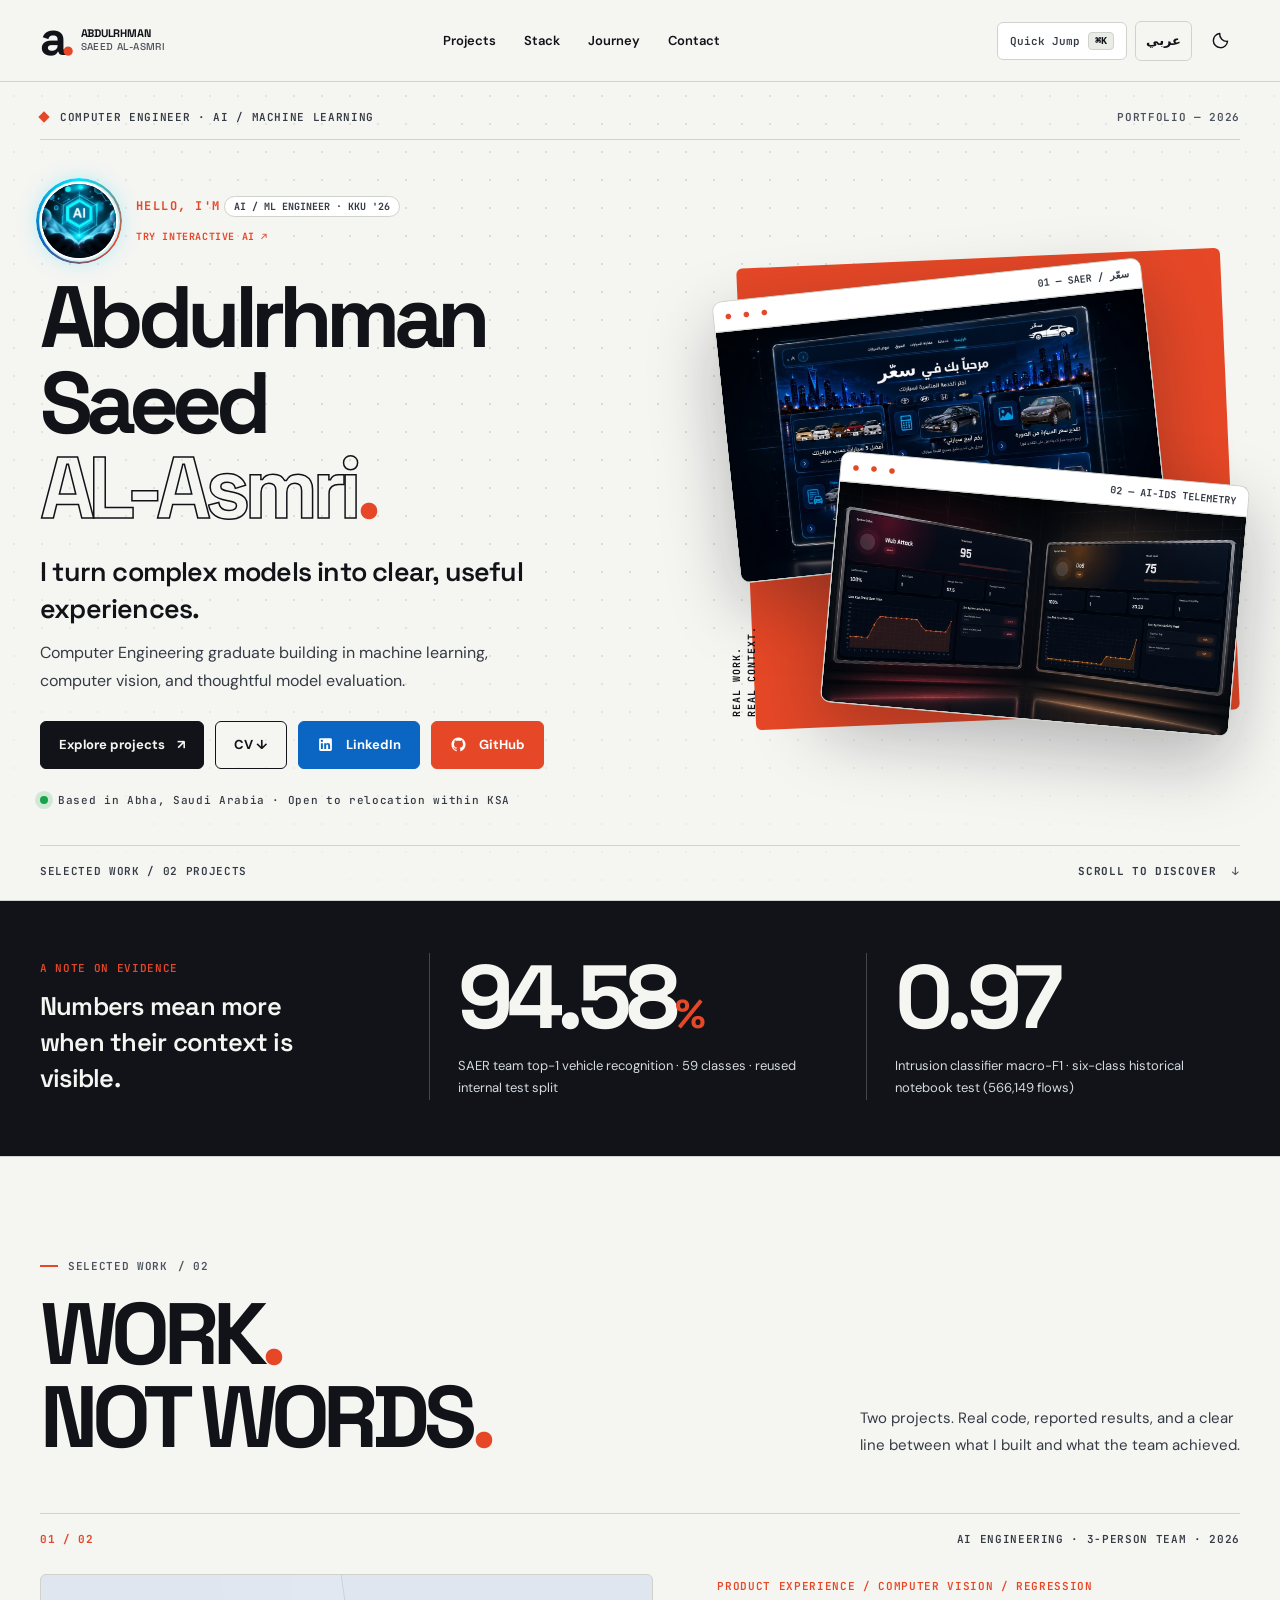
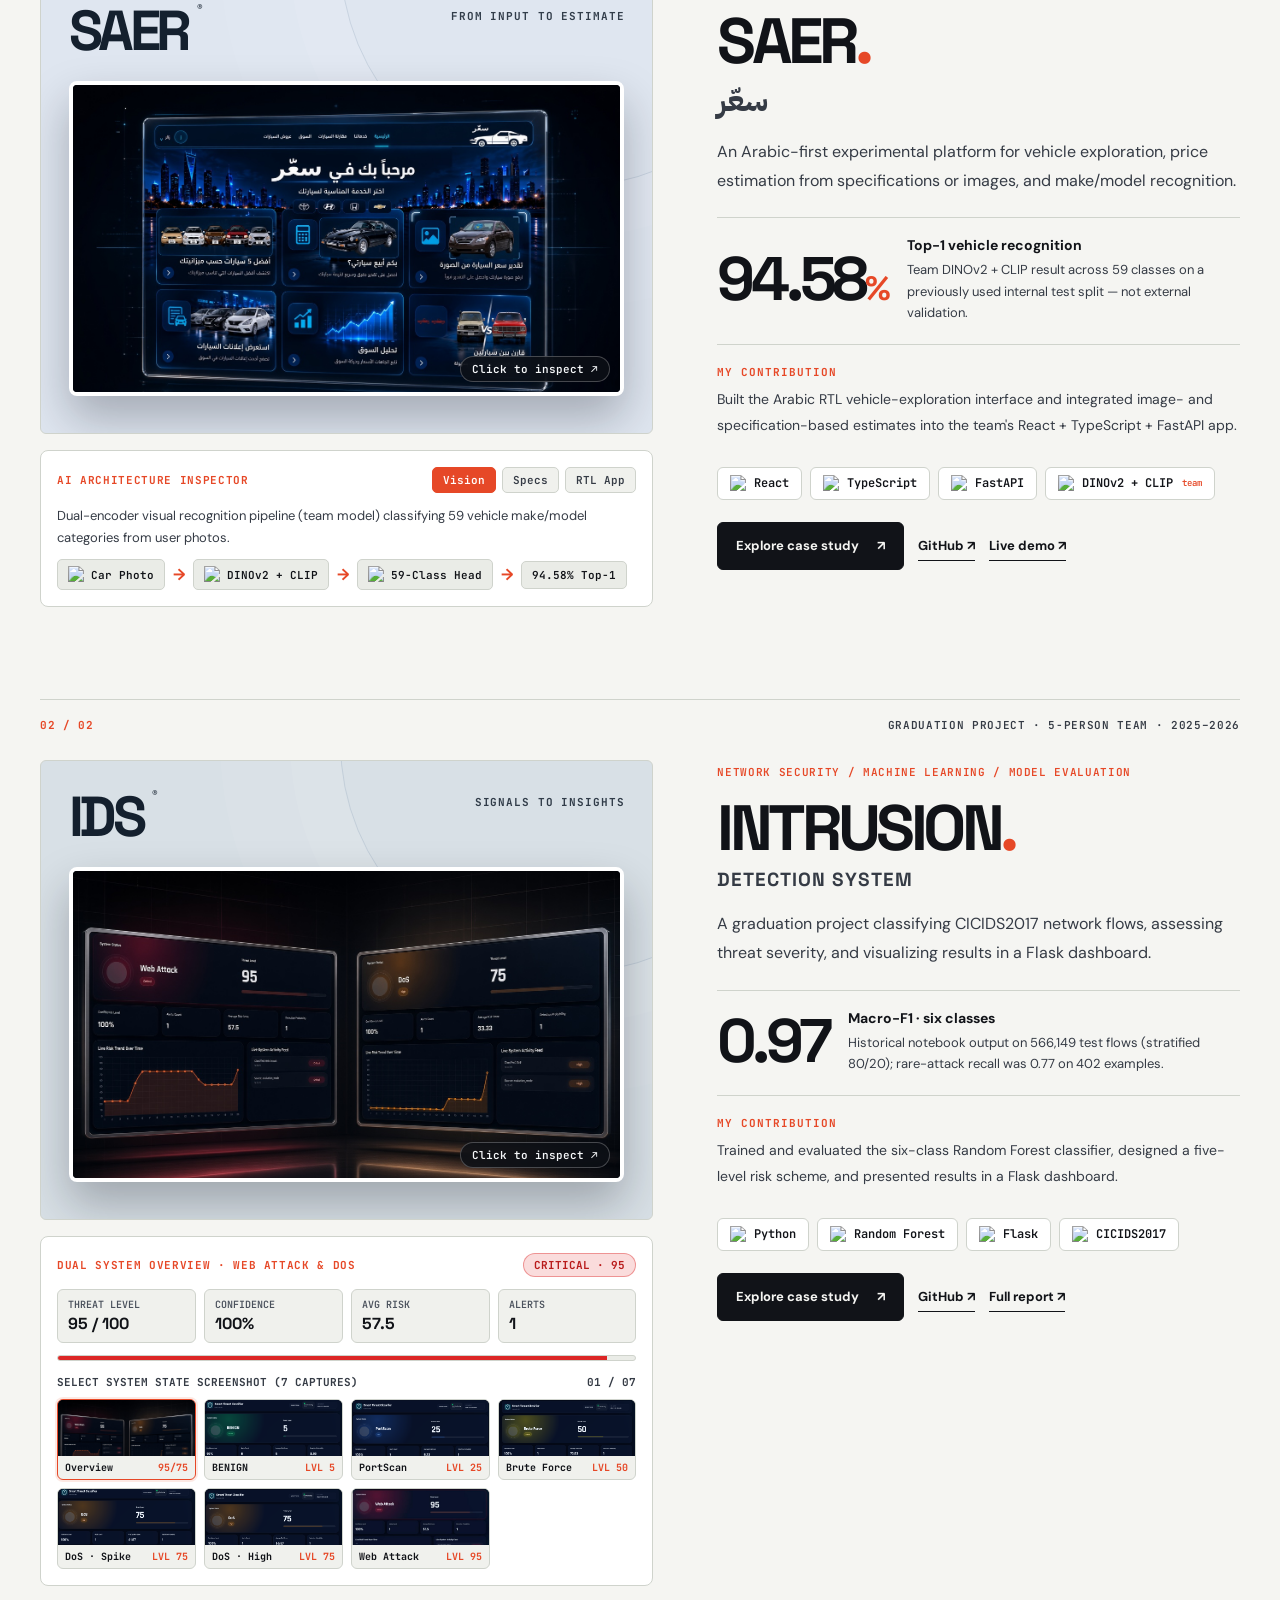
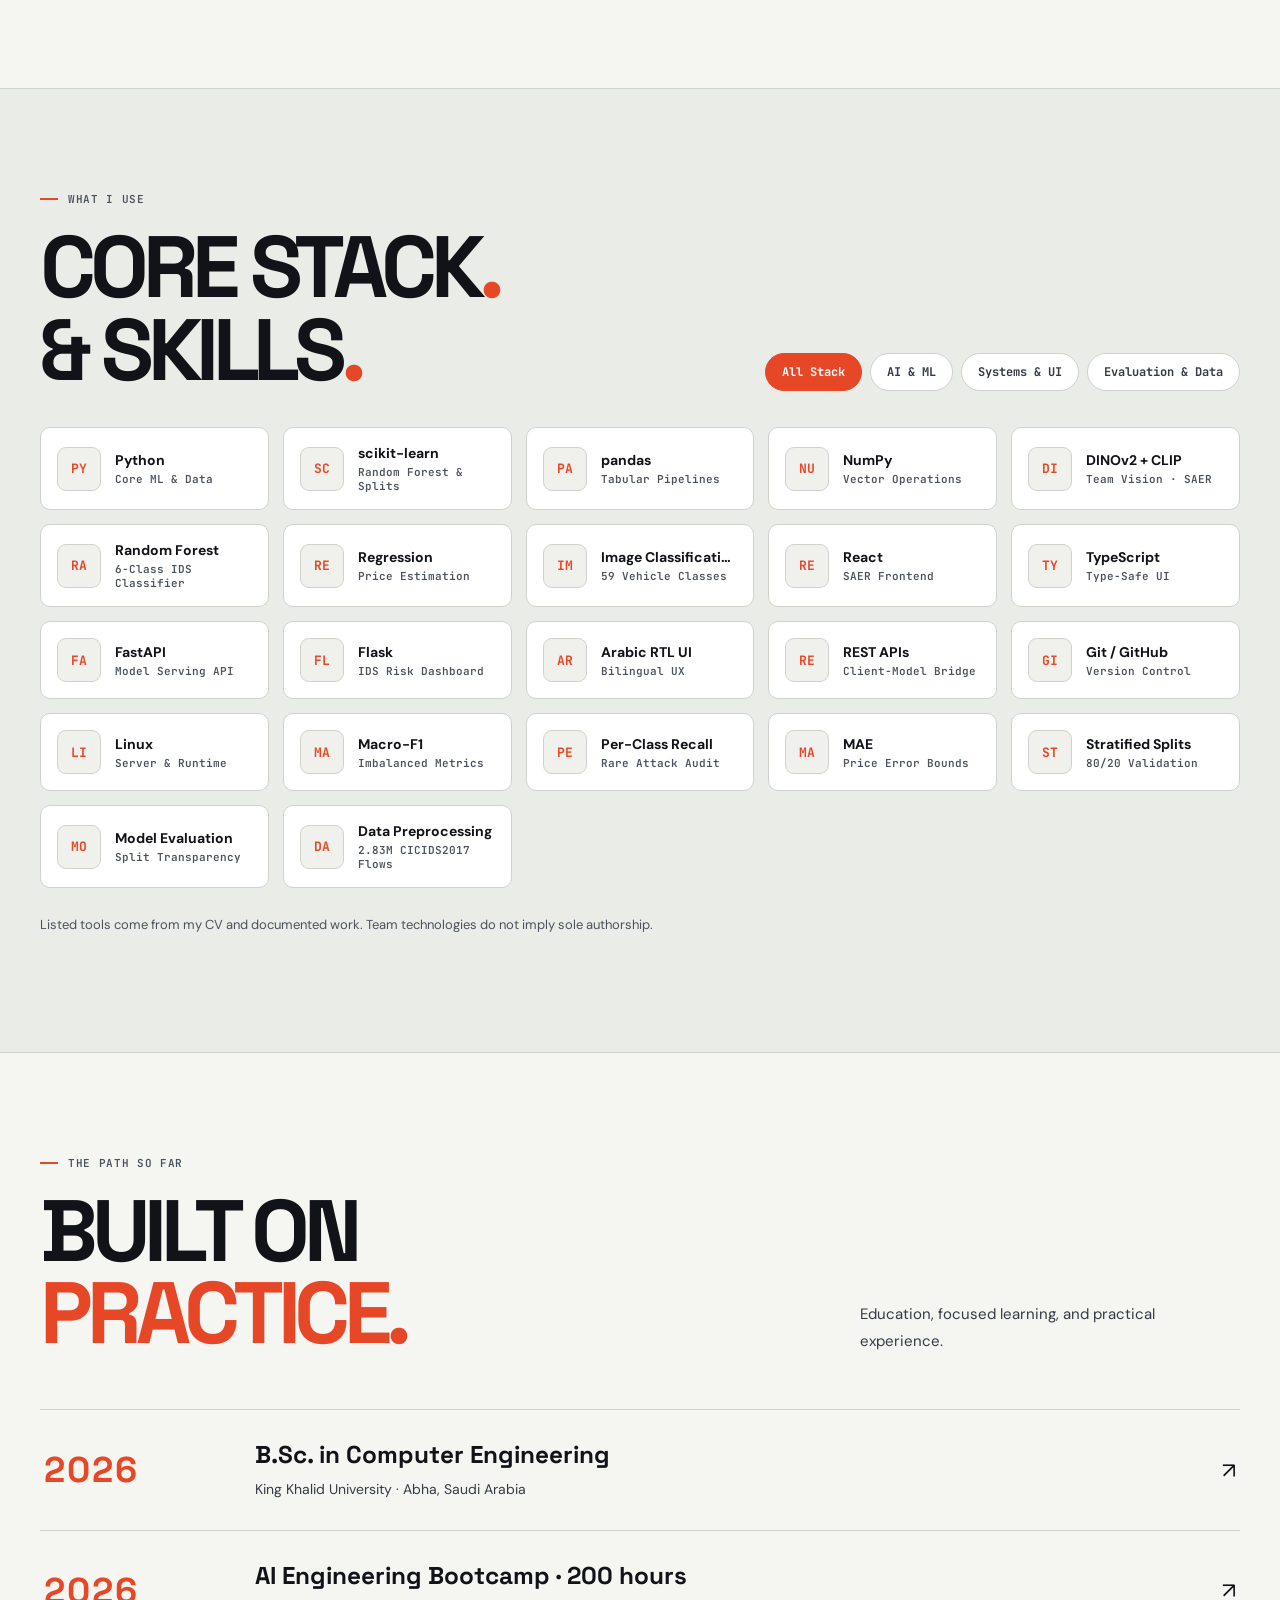
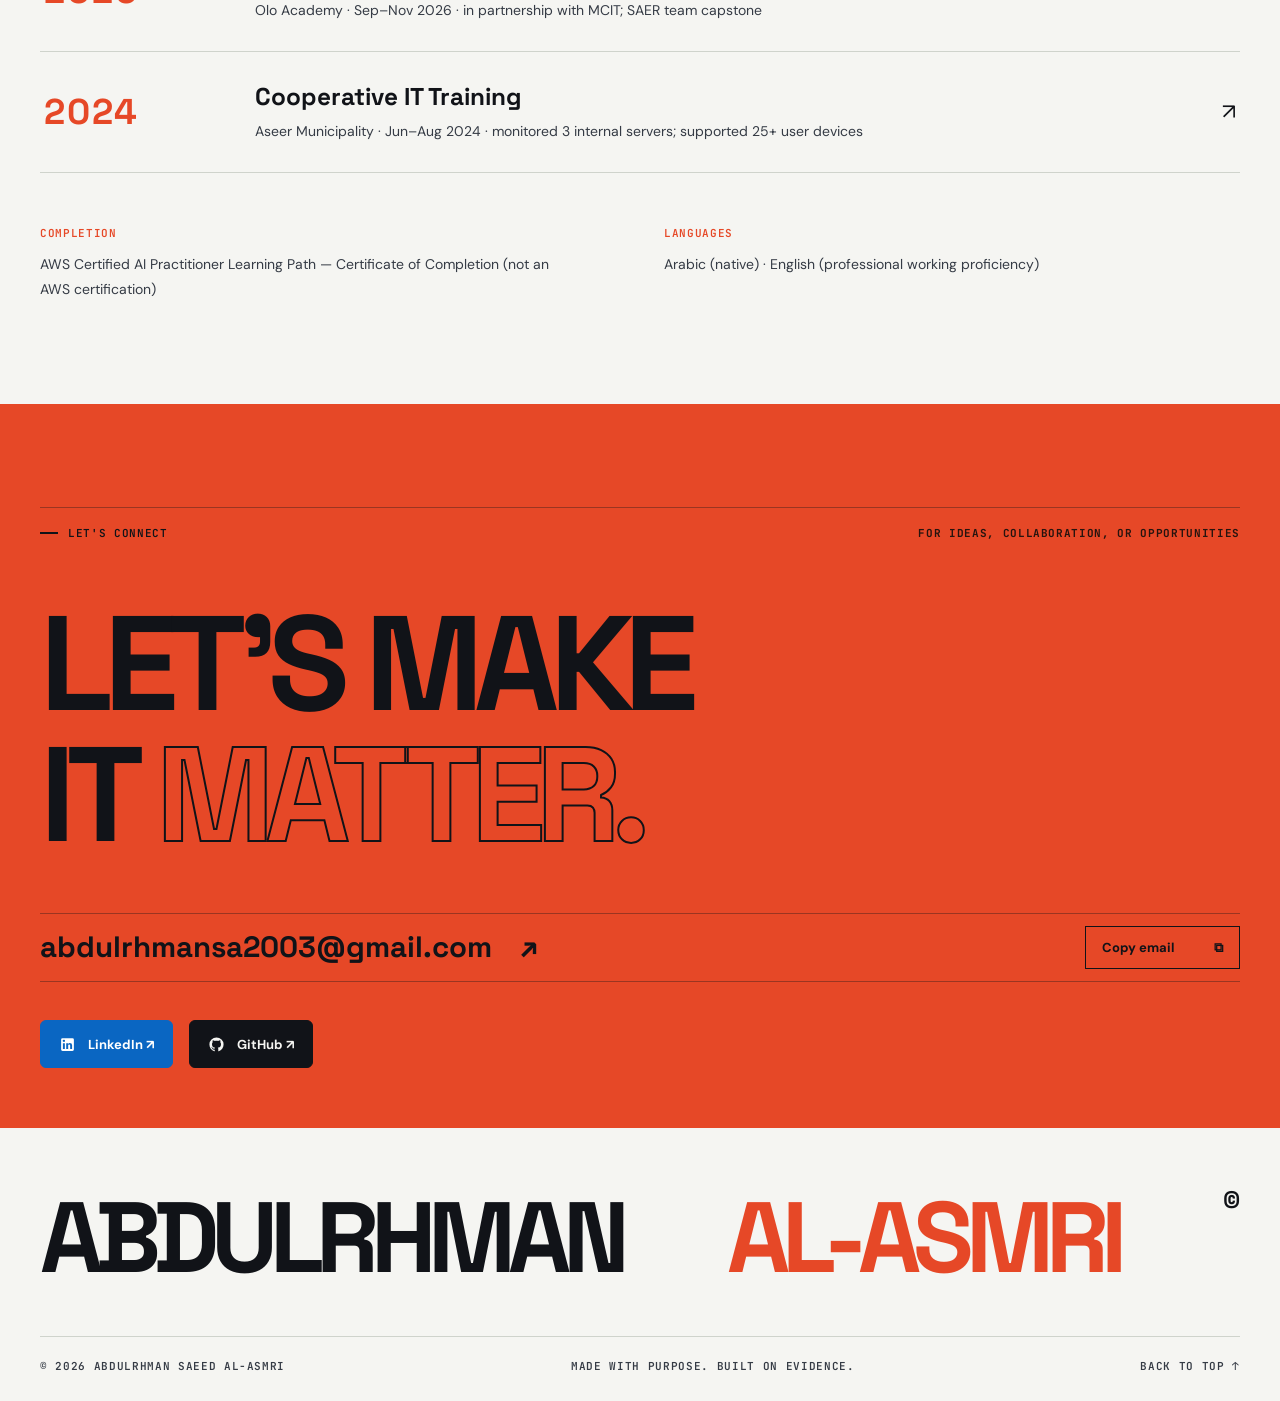
==== commit c8719ad1: "Add CV download link to index.html" ====
--- a/index.html
+++ b/index.html
@@ -997,6 +997,7 @@
           <p class="hero-desc" data-i18n="heroDesc">Computer Engineering graduate building in machine learning, computer vision, and thoughtful model evaluation.</p>
           <div class="hero-ctas">
             <a class="btn btn-dark" href="#projects"><span data-i18n="explore">Explore projects</span><span aria-hidden="true">↗</span></a>
+            <a class="btn" href="resume/Abdulrhman_Saeed_AL-Asmri_CV.pdf" download>CV ↓</a>
             <a class="btn btn-linkedin" href="https://www.linkedin.com/in/abdulrhman-sa/" target="_blank" rel="noopener noreferrer">
               <svg class="btn-icon" viewBox="0 0 24 24" fill="currentColor" aria-hidden="true"><path d="M19 3a2 2 0 0 1 2 2v14a2 2 0 0 1-2 2H5a2 2 0 0 1-2-2V5a2 2 0 0 1 2-2h14m-.5 15.5v-5.3a3.26 3.26 0 0 0-3.26-3.26c-.85 0-1.84.52-2.28 1.3v-1.11h-2.79v8.37h2.79v-4.93c0-.77.62-1.4 1.39-1.4a1.4 1.4 0 0 1 1.4 1.4v4.93h2.75M6.88 8.56a1.68 1.68 0 0 0 1.68-1.68c0-.93-.75-1.69-1.68-1.69a1.69 1.69 0 0 0-1.69 1.69c0 .93.76 1.68 1.69 1.68m1.39 9.94v-8.37H5.5v8.37h2.77z"/></svg>
               <span>LinkedIn</span>
